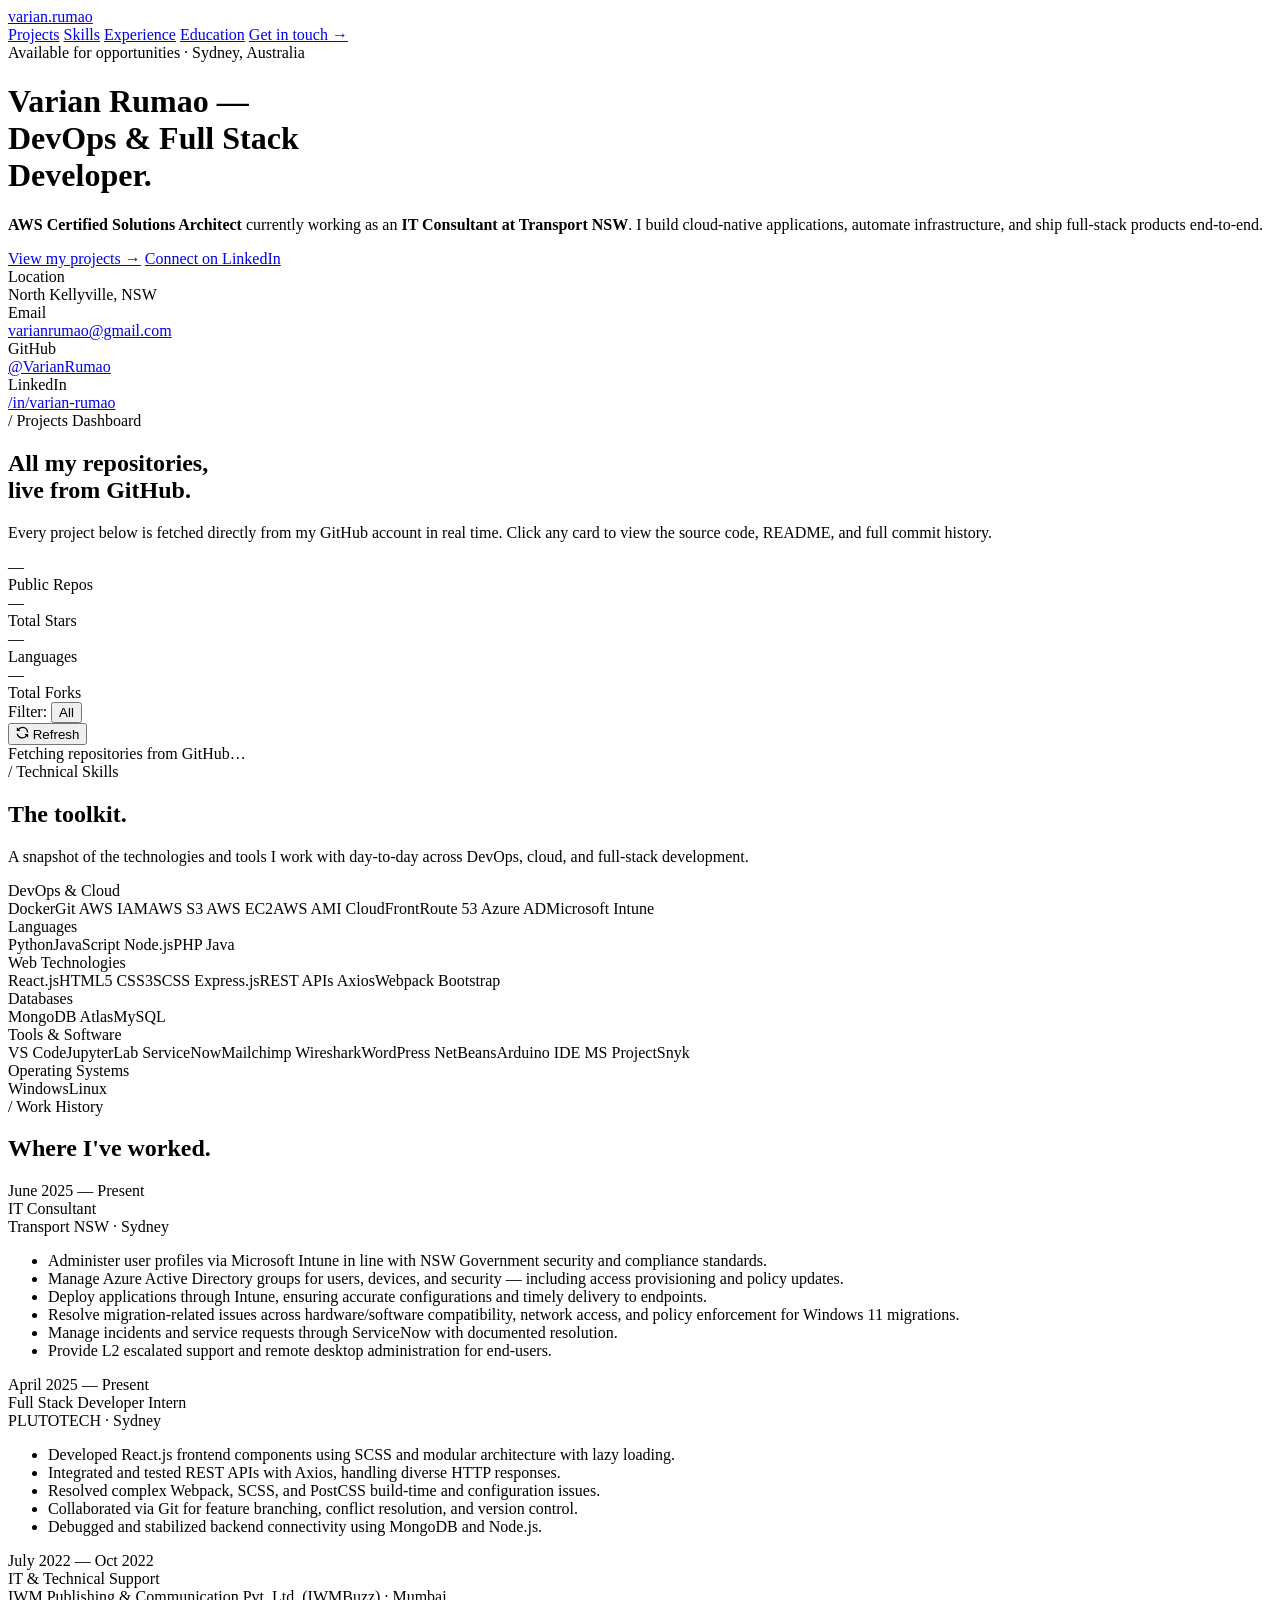
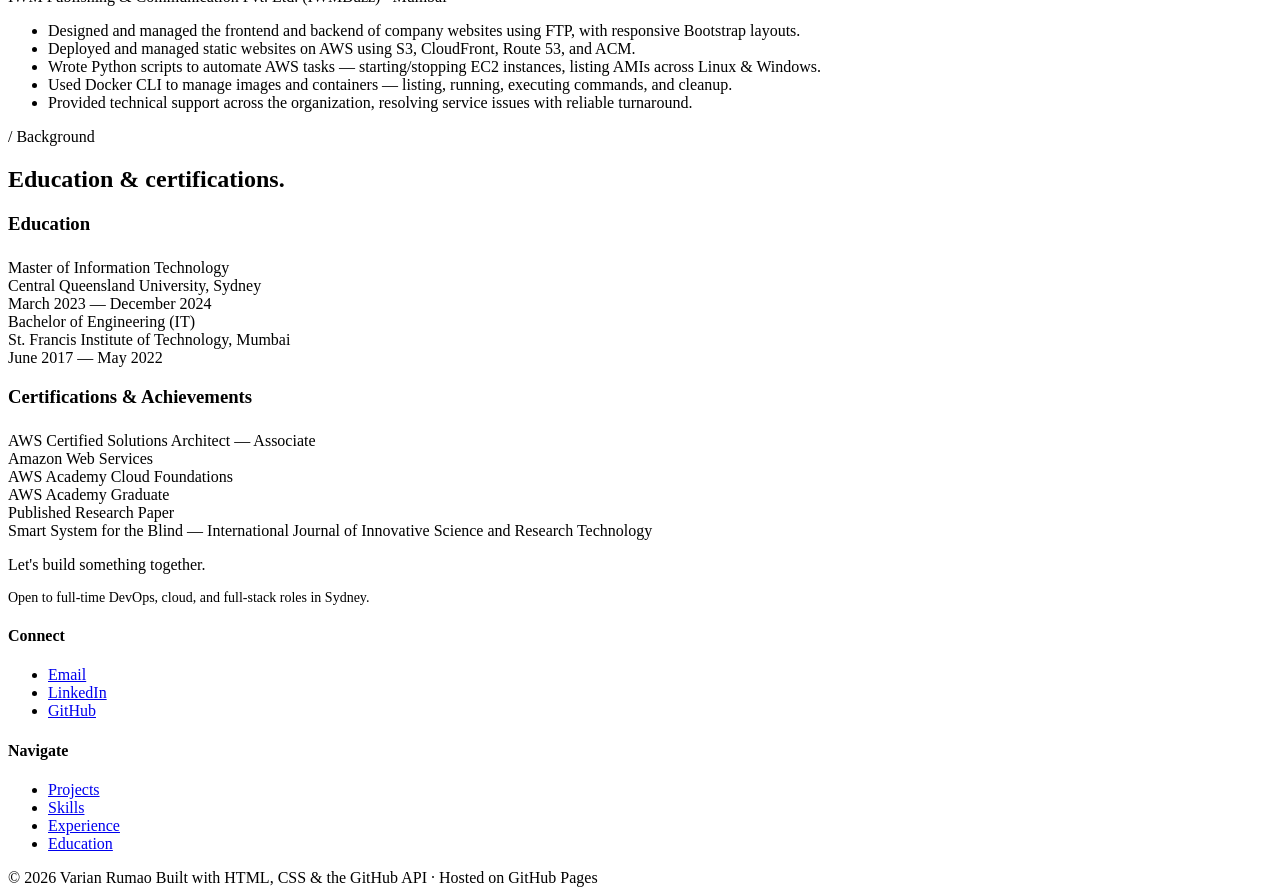
==== index.html @ b537152b "Initial commit" ====
<!DOCTYPE html>
<html lang="en">
<head>
  <meta charset="UTF-8" />
  <meta name="viewport" content="width=device-width, initial-scale=1.0" />
  <meta name="description" content="Varian Rumao — IT Consultant, Full Stack Developer & DevOps Engineer based in Sydney. AWS Certified Solutions Architect." />
  <title>Varian Rumao — DevOps & Full Stack Developer</title>

  <!-- Google Fonts -->
  <link rel="preconnect" href="https://fonts.googleapis.com" />
  <link rel="preconnect" href="https://fonts.gstatic.com" crossorigin />
  <link href="https://fonts.googleapis.com/css2?family=Bricolage+Grotesque:opsz,wght@12..96,400;12..96,600;12..96,700;12..96,800&family=JetBrains+Mono:wght@400;500;700&family=Manrope:wght@300;400;500;600;700&display=swap" rel="stylesheet" />

  <!-- Stylesheet -->
  <link rel="stylesheet" href="css/styles.css" />
</head>
<body>

<!-- ====================================================
     NAVIGATION
     ==================================================== -->
<nav>
  <div class="nav-inner">
    <a href="#" class="logo">varian<span>.</span>rumao</a>
    <div class="nav-links">
      <a href="#projects">Projects</a>
      <a href="#skills">Skills</a>
      <a href="#experience">Experience</a>
      <a href="#education">Education</a>
      <a href="mailto:varianrumao@gmail.com" class="cta">Get in touch →</a>
    </div>
  </div>
</nav>

<!-- ====================================================
     HERO
     ==================================================== -->
<header class="hero">
  <div class="container">
    <div class="hero-meta">Available for opportunities · Sydney, Australia</div>
    <h1>
      Varian Rumao —<br />
      DevOps &amp; <span class="accent">Full Stack</span><br />
      Developer.
    </h1>
    <p class="hero-tagline">
      <strong>AWS Certified Solutions Architect</strong> currently working as an <strong>IT Consultant at Transport NSW</strong>. I build cloud-native applications, automate infrastructure, and ship full-stack products end-to-end.
    </p>
    <div class="hero-actions">
      <a href="#projects" class="btn btn-primary">View my projects →</a>
      <a href="https://www.linkedin.com/in/varian-rumao-9496921b2/" target="_blank" rel="noopener" class="btn btn-secondary">Connect on LinkedIn</a>
    </div>
    <div class="hero-info">
      <div class="info-block">
        <div class="label">Location</div>
        <div class="value">North Kellyville, NSW</div>
      </div>
      <div class="info-block">
        <div class="label">Email</div>
        <div class="value"><a href="mailto:varianrumao@gmail.com">varianrumao@gmail.com</a></div>
      </div>
      <div class="info-block">
        <div class="label">GitHub</div>
        <div class="value"><a href="https://github.com/VarianRumao" target="_blank" rel="noopener">@VarianRumao</a></div>
      </div>
      <div class="info-block">
        <div class="label">LinkedIn</div>
        <div class="value"><a href="https://www.linkedin.com/in/varian-rumao-9496921b2/" target="_blank" rel="noopener">/in/varian-rumao</a></div>
      </div>
    </div>
  </div>
</header>

<!-- ====================================================
     PROJECTS DASHBOARD (live from GitHub API)
     ==================================================== -->
<section id="projects">
  <div class="container">
    <div class="reveal">
      <div class="section-label">/ Projects Dashboard</div>
      <h2 class="section-title">All my repositories,<br />live from GitHub.</h2>
      <p class="section-intro">
        Every project below is fetched directly from my GitHub account in real time. Click any card to view the source code, README, and full commit history.
      </p>
    </div>

    <div class="stats-bar reveal">
      <div class="stat"><div class="num" id="stat-repos">—</div><div class="lbl">Public Repos</div></div>
      <div class="stat"><div class="num" id="stat-stars">—</div><div class="lbl">Total Stars</div></div>
      <div class="stat"><div class="num" id="stat-langs">—</div><div class="lbl">Languages</div></div>
      <div class="stat"><div class="num" id="stat-forks">—</div><div class="lbl">Total Forks</div></div>
    </div>

    <div class="controls-row reveal">
      <div class="filter-bar" id="filter-bar">
        <span class="filter-label">Filter:</span>
        <button class="chip active" data-filter="all">All</button>
      </div>
      <button class="refresh-btn" id="refresh-btn" title="Refresh repos from GitHub">
        <svg width="13" height="13" viewBox="0 0 16 16" fill="currentColor"><path d="M8 2.5a5.487 5.487 0 0 0-4.131 1.869l1.204 1.204A.25.25 0 0 1 4.896 6H1.25A.25.25 0 0 1 1 5.75V2.104a.25.25 0 0 1 .427-.177l1.38 1.38A7.001 7.001 0 0 1 14.95 7.16a.75.75 0 1 1-1.49.178A5.501 5.501 0 0 0 8 2.5Zm-6.477 6.823a.75.75 0 0 1 .835.656A5.501 5.501 0 0 0 12.13 11.63l-1.204-1.204a.25.25 0 0 1 .177-.427h3.646a.25.25 0 0 1 .25.25v3.646a.25.25 0 0 1-.427.177l-1.38-1.38A7.001 7.001 0 0 1 .867 10.158a.75.75 0 0 1 .656-.835Z"/></svg>
        Refresh
      </button>
    </div>

    <div class="repo-grid" id="repo-grid">
      <div class="loading-state"><span class="spinner"></span>Fetching repositories from GitHub…</div>
    </div>
    <div class="source-banner" id="source-banner"></div>
  </div>
</section>

<!-- ====================================================
     SKILLS
     ==================================================== -->
<section id="skills">
  <div class="container">
    <div class="reveal">
      <div class="section-label">/ Technical Skills</div>
      <h2 class="section-title">The toolkit.</h2>
      <p class="section-intro">A snapshot of the technologies and tools I work with day-to-day across DevOps, cloud, and full-stack development.</p>
    </div>
    <div class="skills-grid reveal">
      <div class="skill-cat">
        <div class="skill-cat-name">DevOps &amp; Cloud</div>
        <div class="skill-list">
          <span class="skill-tag">Docker</span><span class="skill-tag">Git</span>
          <span class="skill-tag">AWS IAM</span><span class="skill-tag">AWS S3</span>
          <span class="skill-tag">AWS EC2</span><span class="skill-tag">AWS AMI</span>
          <span class="skill-tag">CloudFront</span><span class="skill-tag">Route 53</span>
          <span class="skill-tag">Azure AD</span><span class="skill-tag">Microsoft Intune</span>
        </div>
      </div>
      <div class="skill-cat">
        <div class="skill-cat-name">Languages</div>
        <div class="skill-list">
          <span class="skill-tag">Python</span><span class="skill-tag">JavaScript</span>
          <span class="skill-tag">Node.js</span><span class="skill-tag">PHP</span>
          <span class="skill-tag">Java</span>
        </div>
      </div>
      <div class="skill-cat">
        <div class="skill-cat-name">Web Technologies</div>
        <div class="skill-list">
          <span class="skill-tag">React.js</span><span class="skill-tag">HTML5</span>
          <span class="skill-tag">CSS3</span><span class="skill-tag">SCSS</span>
          <span class="skill-tag">Express.js</span><span class="skill-tag">REST APIs</span>
          <span class="skill-tag">Axios</span><span class="skill-tag">Webpack</span>
          <span class="skill-tag">Bootstrap</span>
        </div>
      </div>
      <div class="skill-cat">
        <div class="skill-cat-name">Databases</div>
        <div class="skill-list">
          <span class="skill-tag">MongoDB Atlas</span><span class="skill-tag">MySQL</span>
        </div>
      </div>
      <div class="skill-cat">
        <div class="skill-cat-name">Tools &amp; Software</div>
        <div class="skill-list">
          <span class="skill-tag">VS Code</span><span class="skill-tag">JupyterLab</span>
          <span class="skill-tag">ServiceNow</span><span class="skill-tag">Mailchimp</span>
          <span class="skill-tag">Wireshark</span><span class="skill-tag">WordPress</span>
          <span class="skill-tag">NetBeans</span><span class="skill-tag">Arduino IDE</span>
          <span class="skill-tag">MS Project</span><span class="skill-tag">Snyk</span>
        </div>
      </div>
      <div class="skill-cat">
        <div class="skill-cat-name">Operating Systems</div>
        <div class="skill-list">
          <span class="skill-tag">Windows</span><span class="skill-tag">Linux</span>
        </div>
      </div>
    </div>
  </div>
</section>

<!-- ====================================================
     EXPERIENCE
     ==================================================== -->
<section id="experience">
  <div class="container">
    <div class="reveal">
      <div class="section-label">/ Work History</div>
      <h2 class="section-title">Where I've worked.</h2>
    </div>
    <div class="exp-list reveal">
      <article class="exp-item">
        <div class="exp-date">June 2025 — Present</div>
        <div>
          <div class="exp-role">IT Consultant</div>
          <div class="exp-company">Transport NSW · Sydney</div>
          <ul class="exp-points">
            <li>Administer user profiles via Microsoft Intune in line with NSW Government security and compliance standards.</li>
            <li>Manage Azure Active Directory groups for users, devices, and security — including access provisioning and policy updates.</li>
            <li>Deploy applications through Intune, ensuring accurate configurations and timely delivery to endpoints.</li>
            <li>Resolve migration-related issues across hardware/software compatibility, network access, and policy enforcement for Windows 11 migrations.</li>
            <li>Manage incidents and service requests through ServiceNow with documented resolution.</li>
            <li>Provide L2 escalated support and remote desktop administration for end-users.</li>
          </ul>
        </div>
      </article>
      <article class="exp-item">
        <div class="exp-date">April 2025 — Present</div>
        <div>
          <div class="exp-role">Full Stack Developer Intern</div>
          <div class="exp-company">PLUTOTECH · Sydney</div>
          <ul class="exp-points">
            <li>Developed React.js frontend components using SCSS and modular architecture with lazy loading.</li>
            <li>Integrated and tested REST APIs with Axios, handling diverse HTTP responses.</li>
            <li>Resolved complex Webpack, SCSS, and PostCSS build-time and configuration issues.</li>
            <li>Collaborated via Git for feature branching, conflict resolution, and version control.</li>
            <li>Debugged and stabilized backend connectivity using MongoDB and Node.js.</li>
          </ul>
        </div>
      </article>
      <article class="exp-item">
        <div class="exp-date">July 2022 — Oct 2022</div>
        <div>
          <div class="exp-role">IT &amp; Technical Support</div>
          <div class="exp-company">IWM Publishing &amp; Communication Pvt. Ltd. (IWMBuzz) · Mumbai</div>
          <ul class="exp-points">
            <li>Designed and managed the frontend and backend of company websites using FTP, with responsive Bootstrap layouts.</li>
            <li>Deployed and managed static websites on AWS using S3, CloudFront, Route 53, and ACM.</li>
            <li>Wrote Python scripts to automate AWS tasks — starting/stopping EC2 instances, listing AMIs across Linux &amp; Windows.</li>
            <li>Used Docker CLI to manage images and containers — listing, running, executing commands, and cleanup.</li>
            <li>Provided technical support across the organization, resolving service issues with reliable turnaround.</li>
          </ul>
        </div>
      </article>
    </div>
  </div>
</section>

<!-- ====================================================
     EDUCATION & CERTIFICATIONS
     ==================================================== -->
<section id="education">
  <div class="container">
    <div class="reveal">
      <div class="section-label">/ Background</div>
      <h2 class="section-title">Education &amp; certifications.</h2>
    </div>
    <div class="two-col reveal">
      <div>
        <h3 class="skill-cat-name" style="margin-bottom:24px;">Education</h3>
        <div class="edu-item">
          <div class="edu-degree">Master of Information Technology</div>
          <div class="edu-school">Central Queensland University, Sydney</div>
          <div class="edu-date">March 2023 — December 2024</div>
        </div>
        <div class="edu-item">
          <div class="edu-degree">Bachelor of Engineering (IT)</div>
          <div class="edu-school">St. Francis Institute of Technology, Mumbai</div>
          <div class="edu-date">June 2017 — May 2022</div>
        </div>
      </div>
      <div>
        <h3 class="skill-cat-name" style="margin-bottom:24px;">Certifications &amp; Achievements</h3>
        <div class="cert-item">
          <div class="cert-name">AWS Certified Solutions Architect — Associate</div>
          <div class="cert-issuer">Amazon Web Services</div>
        </div>
        <div class="cert-item">
          <div class="cert-name">AWS Academy Cloud Foundations</div>
          <div class="cert-issuer">AWS Academy Graduate</div>
        </div>
        <div class="cert-item">
          <div class="cert-name">Published Research Paper</div>
          <div class="cert-issuer">Smart System for the Blind — International Journal of Innovative Science and Research Technology</div>
        </div>
      </div>
    </div>
  </div>
</section>

<!-- ====================================================
     FOOTER
     ==================================================== -->
<footer>
  <div class="container">
    <div class="footer-grid">
      <div class="footer-col">
        <p class="footer-tagline">Let's build something together.</p>
        <p style="color:var(--text-dim);font-size:14px;max-width:380px;">Open to full-time DevOps, cloud, and full-stack roles in Sydney.</p>
      </div>
      <div class="footer-col">
        <h4>Connect</h4>
        <ul>
          <li><a href="mailto:varianrumao@gmail.com">Email</a></li>
          <li><a href="https://www.linkedin.com/in/varian-rumao-9496921b2/" target="_blank" rel="noopener">LinkedIn</a></li>
          <li><a href="https://github.com/VarianRumao" target="_blank" rel="noopener">GitHub</a></li>
        </ul>
      </div>
      <div class="footer-col">
        <h4>Navigate</h4>
        <ul>
          <li><a href="#projects">Projects</a></li>
          <li><a href="#skills">Skills</a></li>
          <li><a href="#experience">Experience</a></li>
          <li><a href="#education">Education</a></li>
        </ul>
      </div>
    </div>
    <div class="footer-bottom">
      <span>© <span id="year">2026</span> Varian Rumao</span>
      <span>Built with HTML, CSS &amp; the GitHub API · Hosted on GitHub Pages</span>
    </div>
  </div>
</footer>

<!-- Main JavaScript -->
<script src="js/main.js"></script>

</body>
</html>
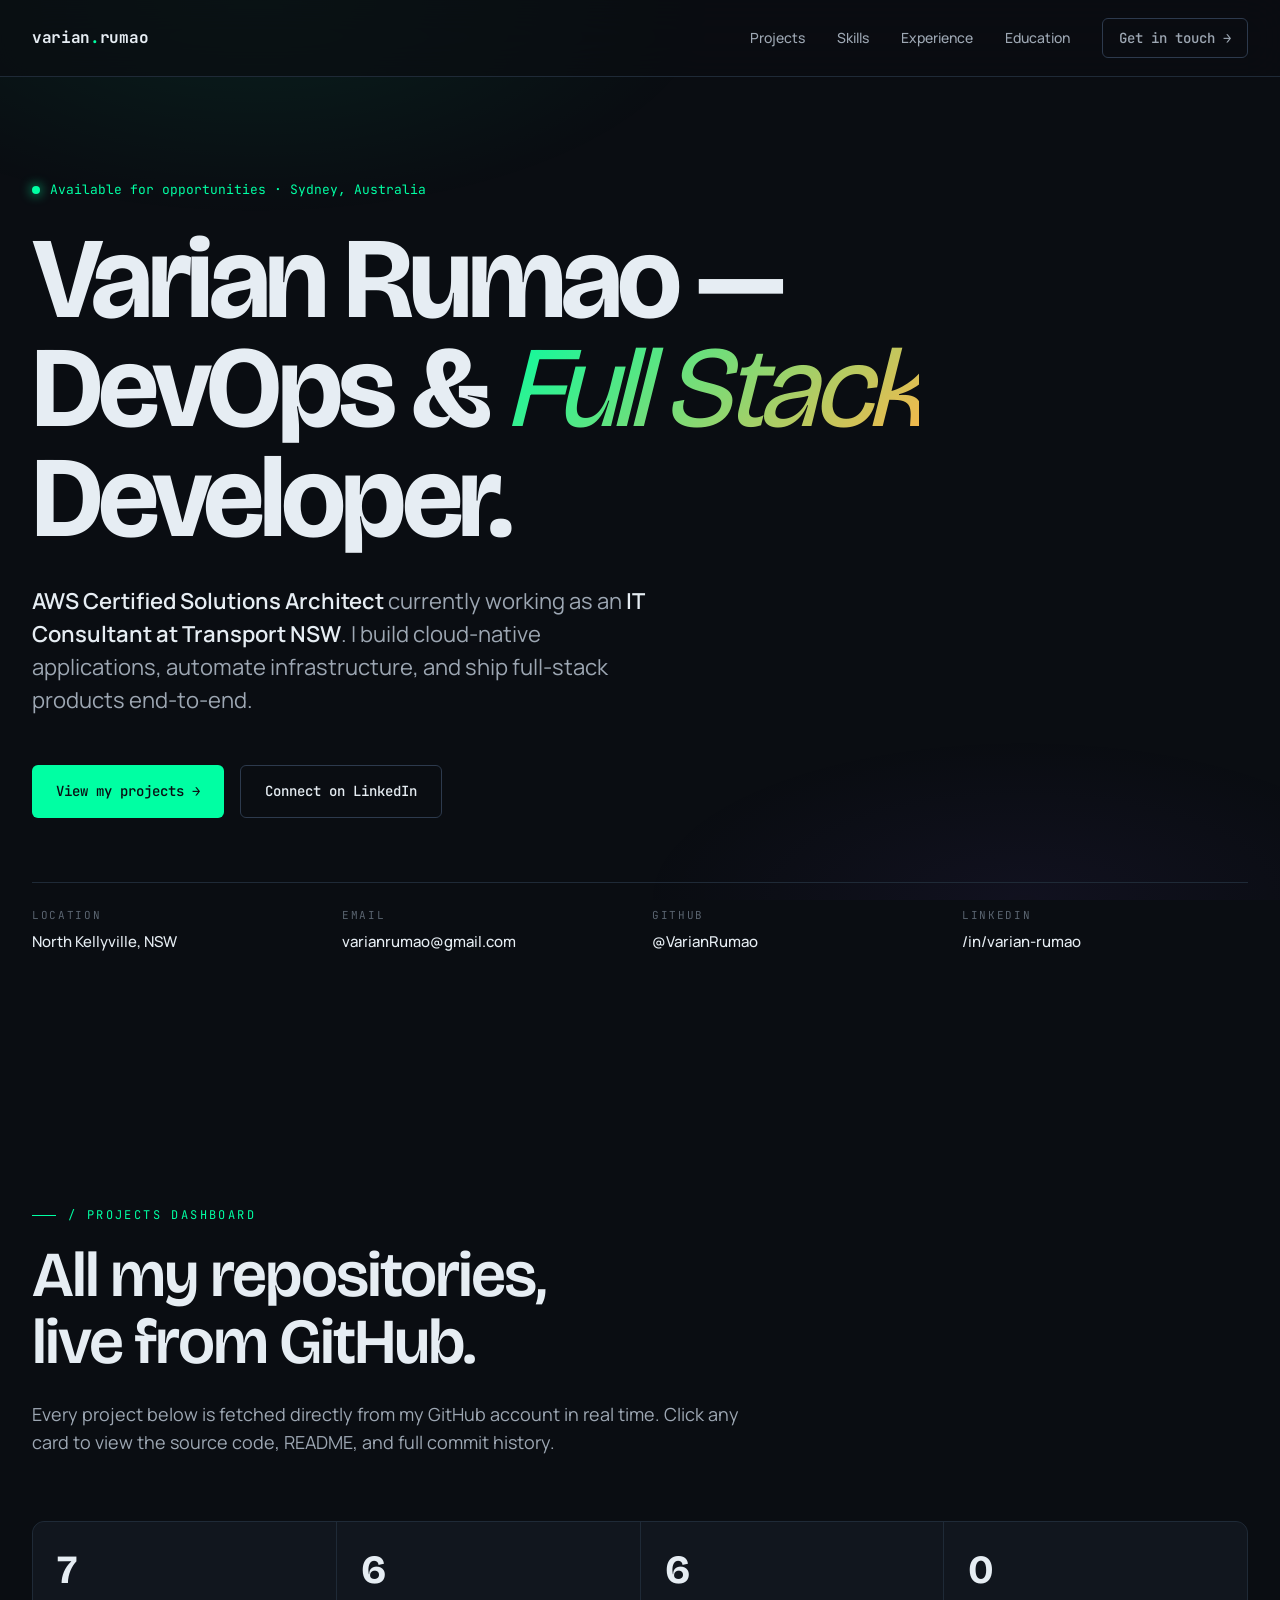
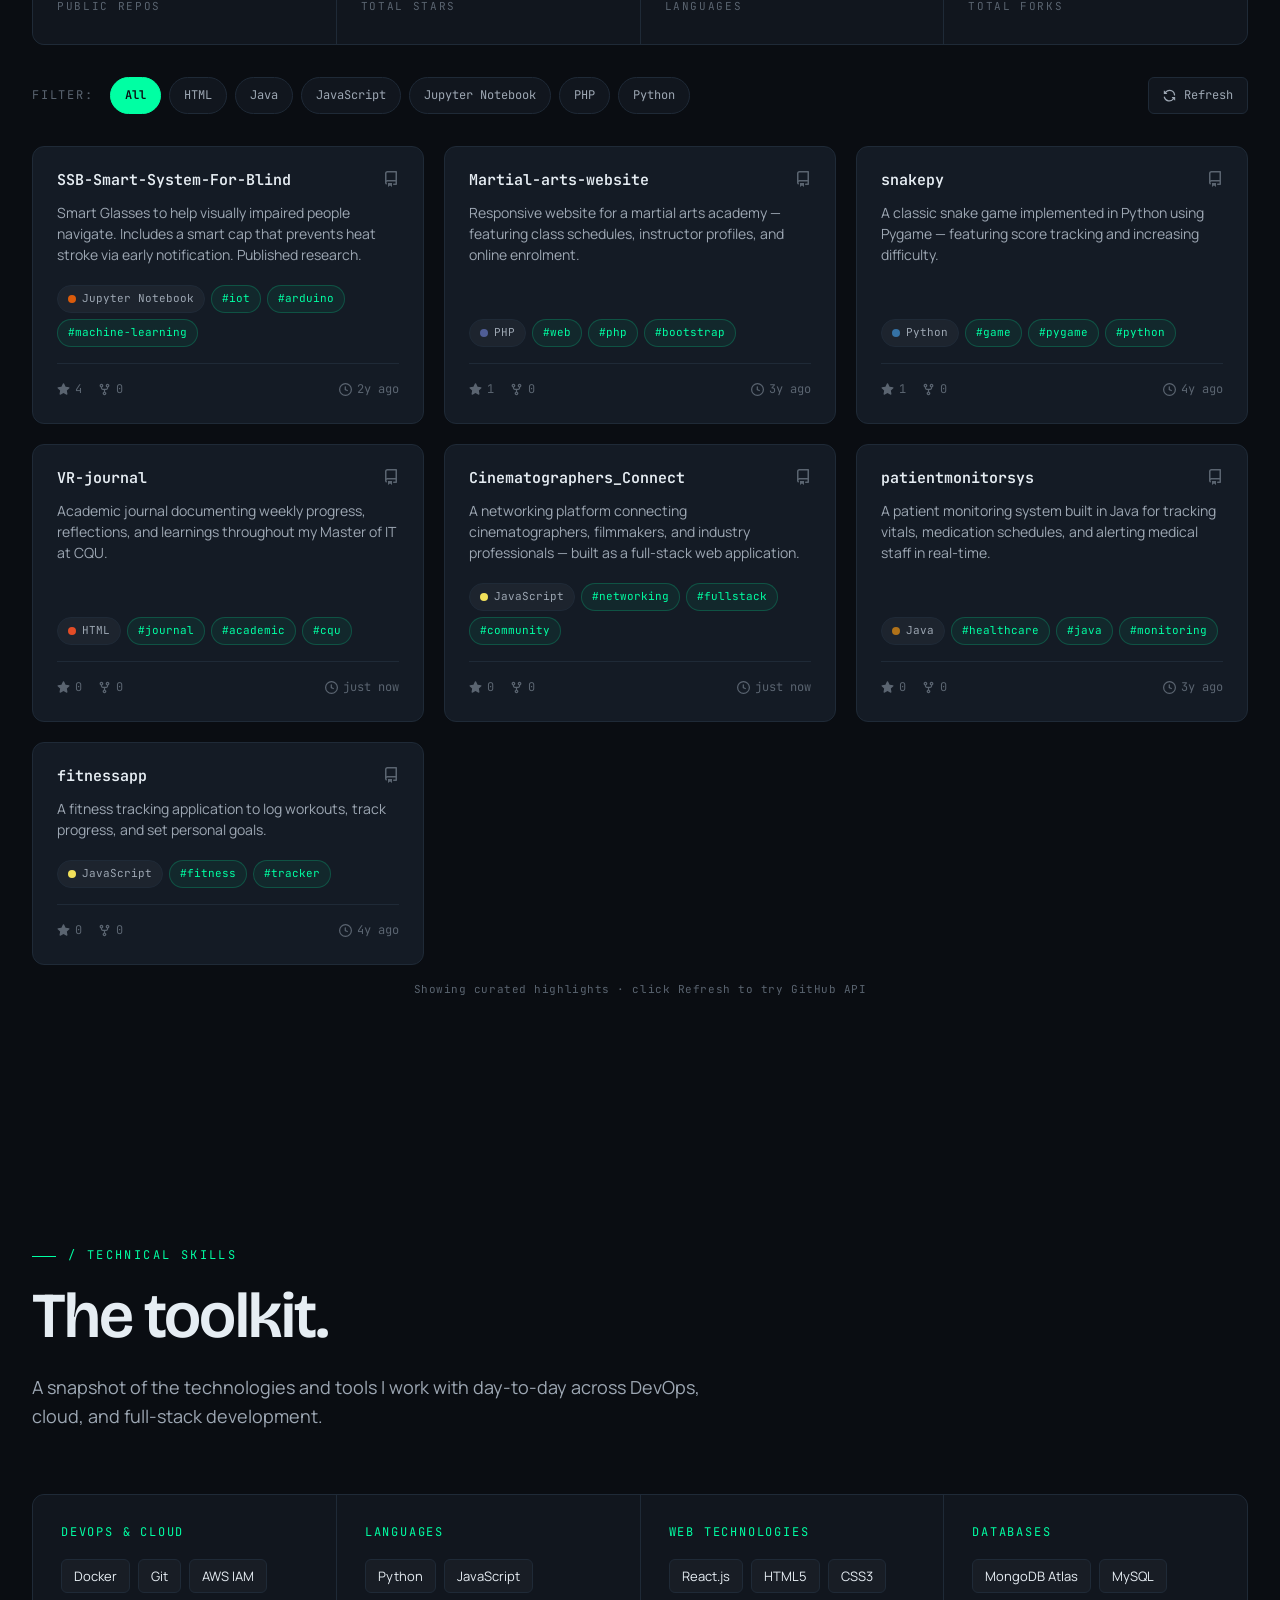
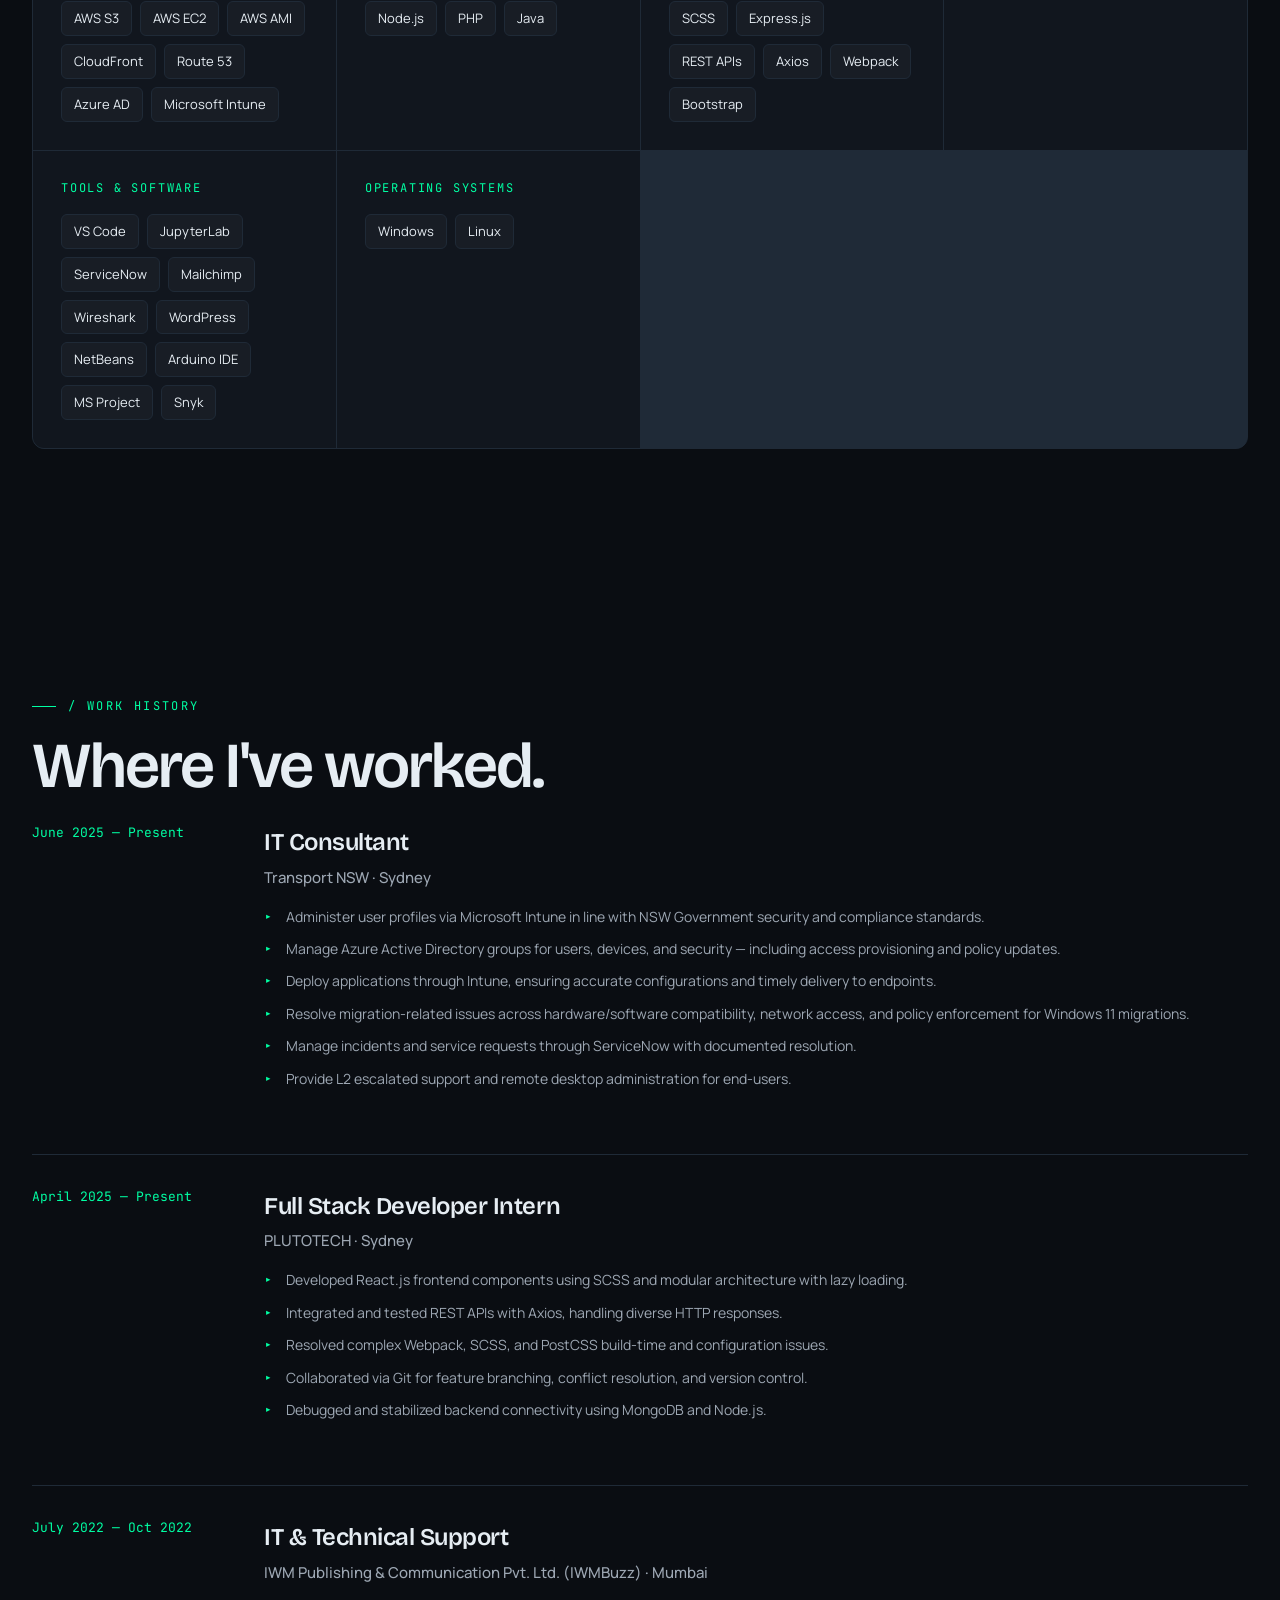
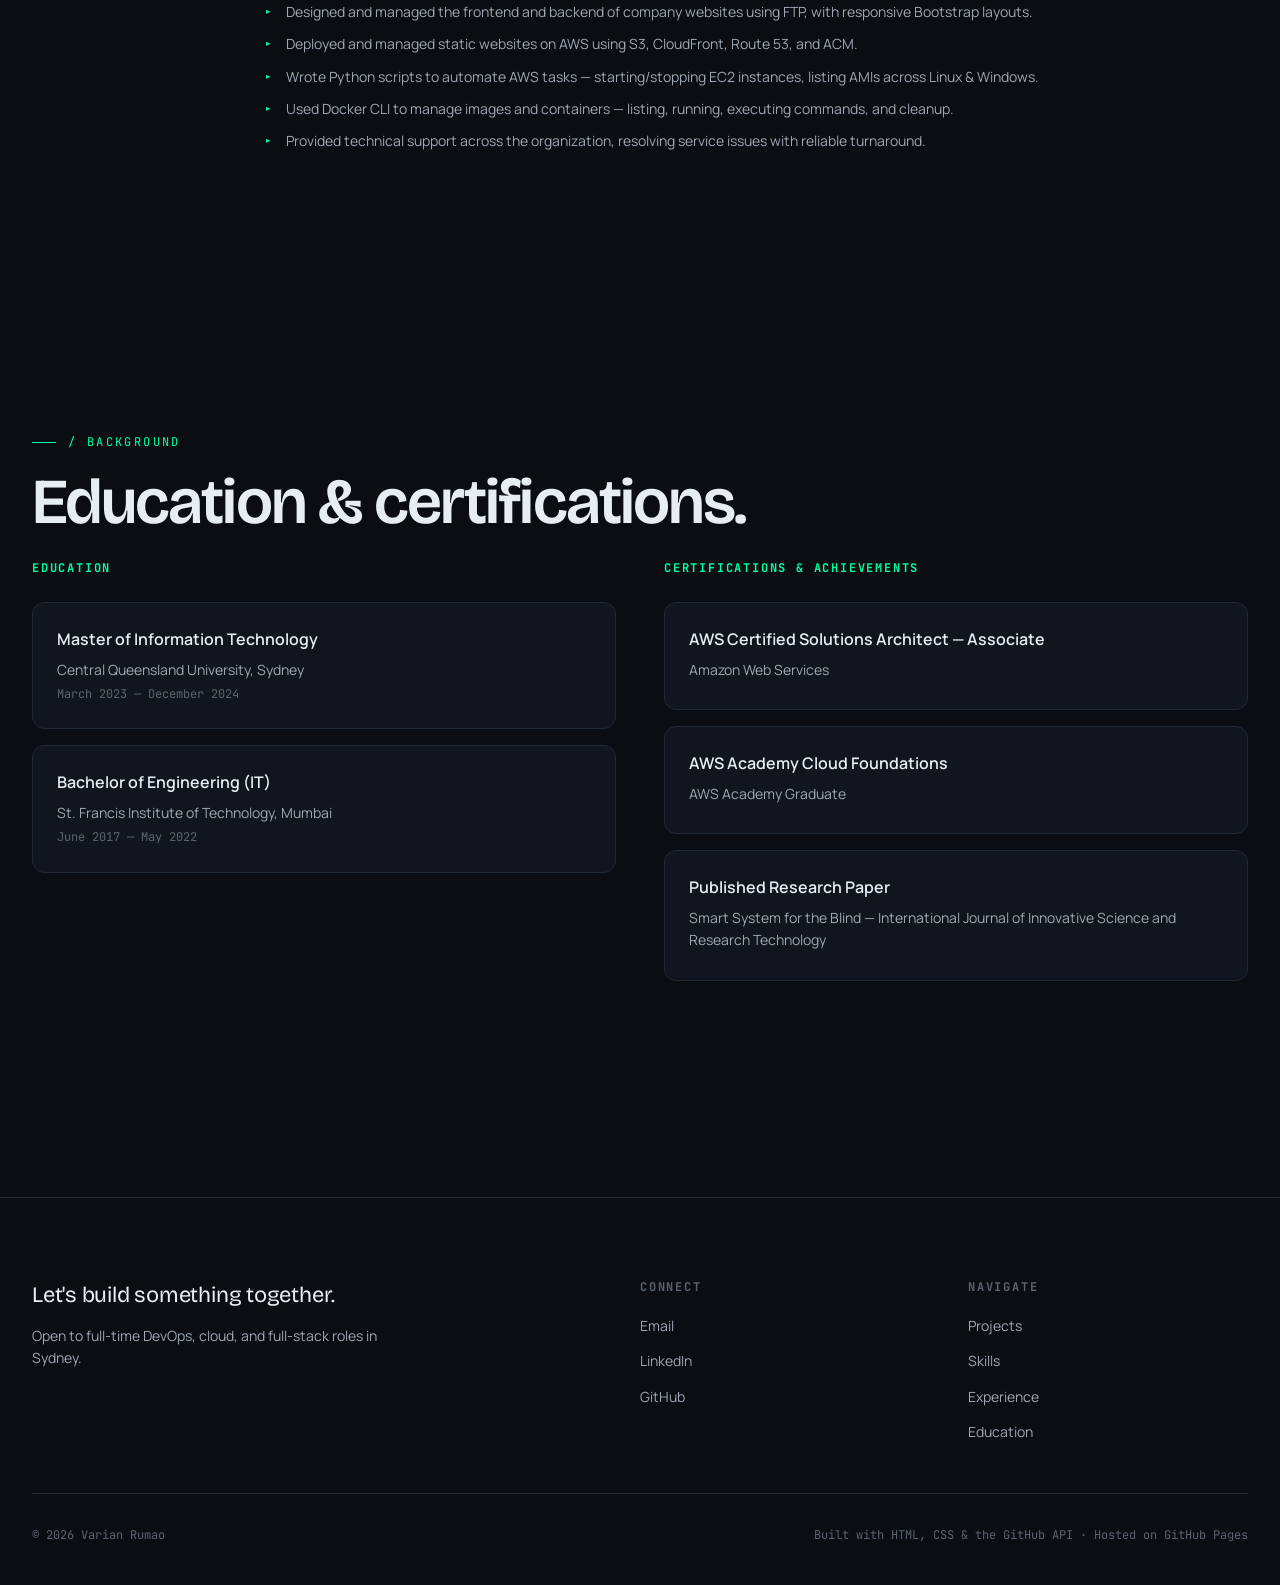
==== commit 921f8b95: "third commit" ====
--- a/index.html
+++ b/index.html
@@ -4,7 +4,7 @@
   <meta charset="UTF-8" />
   <meta name="viewport" content="width=device-width, initial-scale=1.0" />
   <meta name="description" content="Varian Rumao — IT Consultant, Full Stack Developer & DevOps Engineer based in Sydney. AWS Certified Solutions Architect." />
-  <title>Varian Rumao — DevOps & Full Stack Developer</title>
+  <title>Varian Rumao — DevOps & IT Cloud Operations</title>
 
   <!-- Google Fonts -->
   <link rel="preconnect" href="https://fonts.googleapis.com" />
--- a/css/styles.css
+++ b/css/styles.css
@@ -0,0 +1,579 @@
+/* ===========================================================
+   Varian Rumao — Portfolio Website Styles
+   ===========================================================
+   A dark, terminal-inspired developer portfolio.
+
+   Sections:
+   1. Design Tokens (CSS Variables)
+   2. Reset & Base
+   3. Layout
+   4. Navigation
+   5. Hero
+   6. Section Headers
+   7. Stats & Filters
+   8. Repo Cards (GitHub Dashboard)
+   9. Skills
+   10. Experience Timeline
+   11. Education & Certifications
+   12. Footer
+   13. Animations
+   =========================================================== */
+
+:root {
+  --bg: #0a0d12;
+  --bg-elev: #11161e;
+  --bg-card: #141b25;
+  --border: #1f2a37;
+  --border-strong: #2d3a4d;
+  --text: #e6edf3;
+  --text-dim: #9da7b3;
+  --text-faint: #5a6470;
+  --accent: #00ffa3;
+  --accent-warm: #ffb547;
+  --accent-purple: #8b5cf6;
+  --danger: #ff5470;
+  --font-display: 'Bricolage Grotesque', serif;
+  --font-body: 'Manrope', system-ui, sans-serif;
+  --font-mono: 'JetBrains Mono', ui-monospace, monospace;
+  --radius-sm: 6px;
+  --radius-md: 12px;
+  --radius-lg: 18px;
+  --max-width: 1280px;
+}
+*, *::before, *::after { box-sizing: border-box; margin: 0; padding: 0; }
+html {
+  scroll-behavior: smooth;
+  -webkit-text-size-adjust: 100%;
+  scroll-padding-top: 80px; /* offset for fixed nav so anchor links don't hide section titles */
+}
+body {
+  font-family: var(--font-body);
+  background: var(--bg);
+  color: var(--text);
+  line-height: 1.6;
+  overflow-x: hidden;
+}
+body::before {
+  content: '';
+  position: fixed;
+  inset: 0;
+  background:
+    radial-gradient(ellipse 60% 40% at 20% 0%, rgba(0,255,163,0.08), transparent 60%),
+    radial-gradient(ellipse 50% 30% at 80% 100%, rgba(139,92,246,0.06), transparent 60%);
+  pointer-events: none;
+  z-index: 0;
+}
+img { max-width: 100%; display: block; }
+a { color: inherit; text-decoration: none; }
+button { font: inherit; cursor: pointer; border: none; background: none; color: inherit; }
+
+.container {
+  max-width: var(--max-width);
+  margin: 0 auto;
+  padding: 0 32px;
+  position: relative;
+  z-index: 1;
+}
+@media (max-width: 640px) { .container { padding: 0 20px; } }
+section { padding: 120px 0; position: relative; }
+@media (max-width: 768px) { section { padding: 80px 0; } }
+
+nav {
+  position: fixed;
+  top: 0; left: 0; right: 0;
+  z-index: 100;
+  backdrop-filter: blur(20px);
+  -webkit-backdrop-filter: blur(20px);
+  background: rgba(10,13,18,0.7);
+  border-bottom: 1px solid var(--border);
+}
+.nav-inner {
+  max-width: var(--max-width);
+  margin: 0 auto;
+  padding: 18px 32px;
+  display: flex;
+  justify-content: space-between;
+  align-items: center;
+}
+.logo {
+  font-family: var(--font-mono);
+  font-weight: 700;
+  font-size: 16px;
+  letter-spacing: -0.02em;
+}
+.logo span { color: var(--accent); }
+.nav-links { display: flex; gap: 32px; align-items: center; }
+.nav-links a {
+  font-size: 14px;
+  color: var(--text-dim);
+  transition: color 0.2s;
+  font-weight: 500;
+}
+.nav-links a:hover { color: var(--accent); }
+@media (max-width: 768px) {
+  .nav-inner { padding: 14px 20px; }
+  .nav-links { gap: 18px; }
+  .nav-links a:not(.cta) { display: none; }
+}
+.cta {
+  padding: 8px 16px;
+  border: 1px solid var(--border-strong);
+  border-radius: var(--radius-sm);
+  font-family: var(--font-mono);
+  font-size: 13px;
+  transition: all 0.2s;
+}
+.cta:hover {
+  border-color: var(--accent);
+  color: var(--accent) !important;
+  background: rgba(0,255,163,0.05);
+}
+
+.hero { padding-top: 180px; padding-bottom: 100px; }
+.hero-meta {
+  font-family: var(--font-mono);
+  font-size: 13px;
+  color: var(--accent);
+  margin-bottom: 24px;
+  display: flex;
+  align-items: center;
+  gap: 10px;
+}
+.hero-meta::before {
+  content: '';
+  width: 8px; height: 8px;
+  background: var(--accent);
+  border-radius: 50%;
+  box-shadow: 0 0 12px var(--accent);
+  animation: pulse 2s ease-in-out infinite;
+}
+@keyframes pulse {
+  0%, 100% { opacity: 1; transform: scale(1); }
+  50% { opacity: 0.6; transform: scale(0.9); }
+}
+.hero h1 {
+  font-family: var(--font-display);
+  font-size: clamp(48px, 9vw, 120px);
+  font-weight: 700;
+  line-height: 0.95;
+  letter-spacing: -0.04em;
+  margin-bottom: 32px;
+}
+.hero h1 .accent {
+  font-style: italic;
+  font-weight: 400;
+  background: linear-gradient(135deg, var(--accent) 0%, var(--accent-warm) 100%);
+  -webkit-background-clip: text;
+  background-clip: text;
+  -webkit-text-fill-color: transparent;
+}
+.hero-tagline {
+  font-size: clamp(18px, 2vw, 22px);
+  color: var(--text-dim);
+  max-width: 640px;
+  margin-bottom: 48px;
+  line-height: 1.5;
+}
+.hero-tagline strong { color: var(--text); font-weight: 600; }
+.hero-actions { display: flex; gap: 16px; flex-wrap: wrap; margin-bottom: 64px; }
+.btn {
+  padding: 14px 24px;
+  border-radius: var(--radius-sm);
+  font-family: var(--font-mono);
+  font-size: 14px;
+  font-weight: 500;
+  transition: all 0.25s ease;
+  display: inline-flex;
+  align-items: center;
+  gap: 10px;
+}
+.btn-primary { background: var(--accent); color: var(--bg); }
+.btn-primary:hover {
+  background: #00d488;
+  transform: translateY(-2px);
+  box-shadow: 0 8px 24px rgba(0,255,163,0.25);
+}
+.btn-secondary { border: 1px solid var(--border-strong); color: var(--text); }
+.btn-secondary:hover { border-color: var(--text); background: var(--bg-elev); }
+.hero-info {
+  display: grid;
+  grid-template-columns: repeat(auto-fit, minmax(180px, 1fr));
+  gap: 24px;
+  padding: 24px 0;
+  border-top: 1px solid var(--border);
+}
+.info-block .label {
+  font-family: var(--font-mono);
+  font-size: 11px;
+  text-transform: uppercase;
+  letter-spacing: 0.15em;
+  color: var(--text-faint);
+  margin-bottom: 6px;
+}
+.info-block .value { font-size: 15px; font-weight: 500; }
+
+.section-label {
+  font-family: var(--font-mono);
+  font-size: 12px;
+  text-transform: uppercase;
+  letter-spacing: 0.2em;
+  color: var(--accent);
+  margin-bottom: 16px;
+  display: inline-flex;
+  align-items: center;
+  gap: 12px;
+}
+.section-label::before {
+  content: '';
+  width: 24px;
+  height: 1px;
+  background: var(--accent);
+}
+.section-title {
+  font-family: var(--font-display);
+  font-size: clamp(36px, 6vw, 64px);
+  font-weight: 600;
+  letter-spacing: -0.03em;
+  line-height: 1.05;
+  margin-bottom: 24px;
+}
+.section-intro {
+  font-size: 18px;
+  color: var(--text-dim);
+  max-width: 720px;
+  margin-bottom: 64px;
+}
+
+.stats-bar {
+  display: grid;
+  grid-template-columns: repeat(4, 1fr);
+  gap: 1px;
+  background: var(--border);
+  border: 1px solid var(--border);
+  border-radius: var(--radius-md);
+  overflow: hidden;
+  margin-bottom: 32px;
+}
+@media (max-width: 640px) { .stats-bar { grid-template-columns: repeat(2, 1fr); } }
+.stat { background: var(--bg-elev); padding: 28px 24px; transition: background 0.25s; }
+.stat:hover { background: var(--bg-card); }
+.stat .num {
+  font-family: var(--font-display);
+  font-size: 40px;
+  font-weight: 700;
+  letter-spacing: -0.02em;
+  line-height: 1;
+  margin-bottom: 8px;
+}
+.stat .lbl {
+  font-family: var(--font-mono);
+  font-size: 11px;
+  text-transform: uppercase;
+  letter-spacing: 0.15em;
+  color: var(--text-faint);
+}
+
+.controls-row {
+  display: flex;
+  justify-content: space-between;
+  align-items: center;
+  gap: 16px;
+  flex-wrap: wrap;
+  margin-bottom: 32px;
+}
+.filter-bar { display: flex; gap: 8px; flex-wrap: wrap; align-items: center; }
+.filter-label {
+  font-family: var(--font-mono);
+  font-size: 12px;
+  color: var(--text-faint);
+  text-transform: uppercase;
+  letter-spacing: 0.15em;
+  margin-right: 8px;
+}
+.chip {
+  padding: 8px 14px;
+  border: 1px solid var(--border);
+  border-radius: 100px;
+  font-family: var(--font-mono);
+  font-size: 12px;
+  color: var(--text-dim);
+  transition: all 0.2s;
+  background: var(--bg-elev);
+}
+.chip:hover { border-color: var(--border-strong); color: var(--text); }
+.chip.active {
+  background: var(--accent);
+  color: var(--bg);
+  border-color: var(--accent);
+  font-weight: 600;
+}
+.refresh-btn {
+  font-family: var(--font-mono);
+  font-size: 12px;
+  color: var(--text-dim);
+  padding: 8px 14px;
+  border: 1px solid var(--border);
+  border-radius: var(--radius-sm);
+  background: var(--bg-elev);
+  transition: all 0.2s;
+  display: inline-flex;
+  align-items: center;
+  gap: 8px;
+}
+.refresh-btn:hover { border-color: var(--accent); color: var(--accent); }
+.refresh-btn.spinning svg { animation: spin 0.8s linear infinite; }
+
+.repo-grid {
+  display: grid;
+  grid-template-columns: repeat(auto-fill, minmax(340px, 1fr));
+  gap: 20px;
+}
+.repo-card {
+  background: var(--bg-card);
+  border: 1px solid var(--border);
+  border-radius: var(--radius-md);
+  padding: 24px;
+  transition: all 0.3s ease;
+  display: flex;
+  flex-direction: column;
+  position: relative;
+  overflow: hidden;
+}
+.repo-card::before {
+  content: '';
+  position: absolute;
+  top: 0; left: 0; right: 0;
+  height: 2px;
+  background: linear-gradient(90deg, transparent, var(--accent), transparent);
+  transform: translateX(-100%);
+  transition: transform 0.5s ease;
+}
+.repo-card:hover {
+  border-color: var(--border-strong);
+  transform: translateY(-4px);
+  box-shadow: 0 16px 40px rgba(0,0,0,0.3);
+}
+.repo-card:hover::before { transform: translateX(100%); }
+.repo-header {
+  display: flex;
+  justify-content: space-between;
+  align-items: flex-start;
+  gap: 12px;
+  margin-bottom: 12px;
+}
+.repo-name {
+  font-family: var(--font-mono);
+  font-size: 15px;
+  font-weight: 600;
+  word-break: break-word;
+  line-height: 1.3;
+}
+.repo-name:hover { color: var(--accent); }
+.repo-icon {
+  flex-shrink: 0;
+  width: 16px; height: 16px;
+  color: var(--text-faint);
+}
+.repo-desc {
+  font-size: 14px;
+  color: var(--text-dim);
+  line-height: 1.5;
+  margin-bottom: 20px;
+  flex-grow: 1;
+  display: -webkit-box;
+  -webkit-line-clamp: 3;
+  line-clamp: 3;
+  -webkit-box-orient: vertical;
+  overflow: hidden;
+}
+.repo-desc.empty { color: var(--text-faint); font-style: italic; }
+.repo-langs {
+  display: flex;
+  gap: 6px;
+  flex-wrap: wrap;
+  margin-bottom: 16px;
+}
+.lang-pill {
+  font-family: var(--font-mono);
+  font-size: 11px;
+  padding: 4px 10px;
+  border-radius: 100px;
+  background: rgba(255,255,255,0.04);
+  border: 1px solid var(--border);
+  color: var(--text-dim);
+  display: inline-flex;
+  align-items: center;
+  gap: 6px;
+}
+.lang-dot { width: 8px; height: 8px; border-radius: 50%; background: var(--accent); }
+.repo-meta {
+  display: flex;
+  gap: 16px;
+  padding-top: 16px;
+  border-top: 1px solid var(--border);
+  font-family: var(--font-mono);
+  font-size: 12px;
+  color: var(--text-faint);
+}
+.repo-meta-item { display: inline-flex; align-items: center; gap: 5px; }
+.loading-state, .error-state {
+  grid-column: 1 / -1;
+  text-align: center;
+  padding: 60px 20px;
+  font-family: var(--font-mono);
+  font-size: 14px;
+}
+.loading-state { color: var(--text-dim); }
+.error-state { color: var(--accent-warm); }
+.loading-state .spinner {
+  display: inline-block;
+  width: 20px; height: 20px;
+  border: 2px solid var(--border);
+  border-top-color: var(--accent);
+  border-radius: 50%;
+  animation: spin 0.8s linear infinite;
+  margin-right: 12px;
+  vertical-align: middle;
+}
+@keyframes spin { to { transform: rotate(360deg); } }
+.source-banner {
+  font-family: var(--font-mono);
+  font-size: 11px;
+  color: var(--text-faint);
+  text-align: center;
+  margin-top: 16px;
+  letter-spacing: 0.05em;
+}
+.source-banner.live { color: var(--accent); }
+.source-banner.live::before { content: '● '; }
+
+.skills-grid {
+  display: grid;
+  grid-template-columns: repeat(auto-fit, minmax(280px, 1fr));
+  gap: 1px;
+  background: var(--border);
+  border: 1px solid var(--border);
+  border-radius: var(--radius-md);
+  overflow: hidden;
+}
+.skill-cat { background: var(--bg-elev); padding: 28px; transition: background 0.25s; }
+.skill-cat:hover { background: var(--bg-card); }
+.skill-cat-name {
+  font-family: var(--font-mono);
+  font-size: 12px;
+  text-transform: uppercase;
+  letter-spacing: 0.15em;
+  color: var(--accent);
+  margin-bottom: 16px;
+}
+.skill-list { display: flex; gap: 8px; flex-wrap: wrap; }
+.skill-tag {
+  padding: 6px 12px;
+  border-radius: var(--radius-sm);
+  background: rgba(255,255,255,0.03);
+  border: 1px solid var(--border);
+  font-size: 13px;
+  transition: all 0.2s;
+}
+.skill-tag:hover { border-color: var(--accent); color: var(--accent); }
+
+.exp-list { display: flex; flex-direction: column; gap: 32px; }
+.exp-item {
+  display: grid;
+  grid-template-columns: 200px 1fr;
+  gap: 32px;
+  padding: 32px 0;
+  border-top: 1px solid var(--border);
+}
+.exp-item:first-child { border-top: none; padding-top: 0; }
+@media (max-width: 768px) { .exp-item { grid-template-columns: 1fr; gap: 12px; } }
+.exp-date { font-family: var(--font-mono); font-size: 13px; color: var(--accent); }
+.exp-role {
+  font-family: var(--font-display);
+  font-size: 24px;
+  font-weight: 600;
+  letter-spacing: -0.02em;
+  margin-bottom: 4px;
+}
+.exp-company { font-size: 15px; color: var(--text-dim); margin-bottom: 16px; font-weight: 500; }
+.exp-points { list-style: none; display: flex; flex-direction: column; gap: 10px; }
+.exp-points li {
+  font-size: 14px;
+  color: var(--text-dim);
+  line-height: 1.6;
+  padding-left: 22px;
+  position: relative;
+}
+.exp-points li::before {
+  content: '▸';
+  position: absolute;
+  left: 0; top: 0;
+  color: var(--accent);
+  font-family: var(--font-mono);
+}
+
+.two-col { display: grid; grid-template-columns: 1fr 1fr; gap: 48px; }
+@media (max-width: 768px) { .two-col { grid-template-columns: 1fr; gap: 48px; } }
+.edu-item, .cert-item {
+  padding: 24px;
+  background: var(--bg-elev);
+  border: 1px solid var(--border);
+  border-radius: var(--radius-md);
+  margin-bottom: 16px;
+  transition: all 0.25s;
+}
+.edu-item:hover, .cert-item:hover {
+  border-color: var(--border-strong);
+  background: var(--bg-card);
+}
+.edu-degree, .cert-name { font-weight: 600; font-size: 16px; margin-bottom: 6px; }
+.edu-school, .cert-issuer { font-size: 14px; color: var(--text-dim); margin-bottom: 4px; }
+.edu-date, .cert-date {
+  font-family: var(--font-mono);
+  font-size: 12px;
+  color: var(--text-faint);
+}
+
+footer { padding: 80px 0 40px; border-top: 1px solid var(--border); margin-top: 80px; }
+.footer-grid {
+  display: grid;
+  grid-template-columns: 2fr 1fr 1fr;
+  gap: 48px;
+  margin-bottom: 48px;
+}
+@media (max-width: 768px) { .footer-grid { grid-template-columns: 1fr; gap: 32px; } }
+.footer-col h4 {
+  font-family: var(--font-mono);
+  font-size: 12px;
+  text-transform: uppercase;
+  letter-spacing: 0.15em;
+  color: var(--text-faint);
+  margin-bottom: 16px;
+}
+.footer-col ul { list-style: none; display: flex; flex-direction: column; gap: 10px; }
+.footer-col a { color: var(--text-dim); transition: color 0.2s; font-size: 14px; }
+.footer-col a:hover { color: var(--accent); }
+.footer-tagline {
+  font-family: var(--font-display);
+  font-size: 22px;
+  margin-bottom: 12px;
+  letter-spacing: -0.01em;
+}
+.footer-bottom {
+  padding-top: 32px;
+  border-top: 1px solid var(--border);
+  display: flex;
+  justify-content: space-between;
+  flex-wrap: wrap;
+  gap: 16px;
+  font-family: var(--font-mono);
+  font-size: 12px;
+  color: var(--text-faint);
+}
+
+.reveal {
+  opacity: 0;
+  transform: translateY(20px);
+  transition: opacity 0.8s ease, transform 0.8s ease;
+}
+.reveal.visible { opacity: 1; transform: translateY(0); }
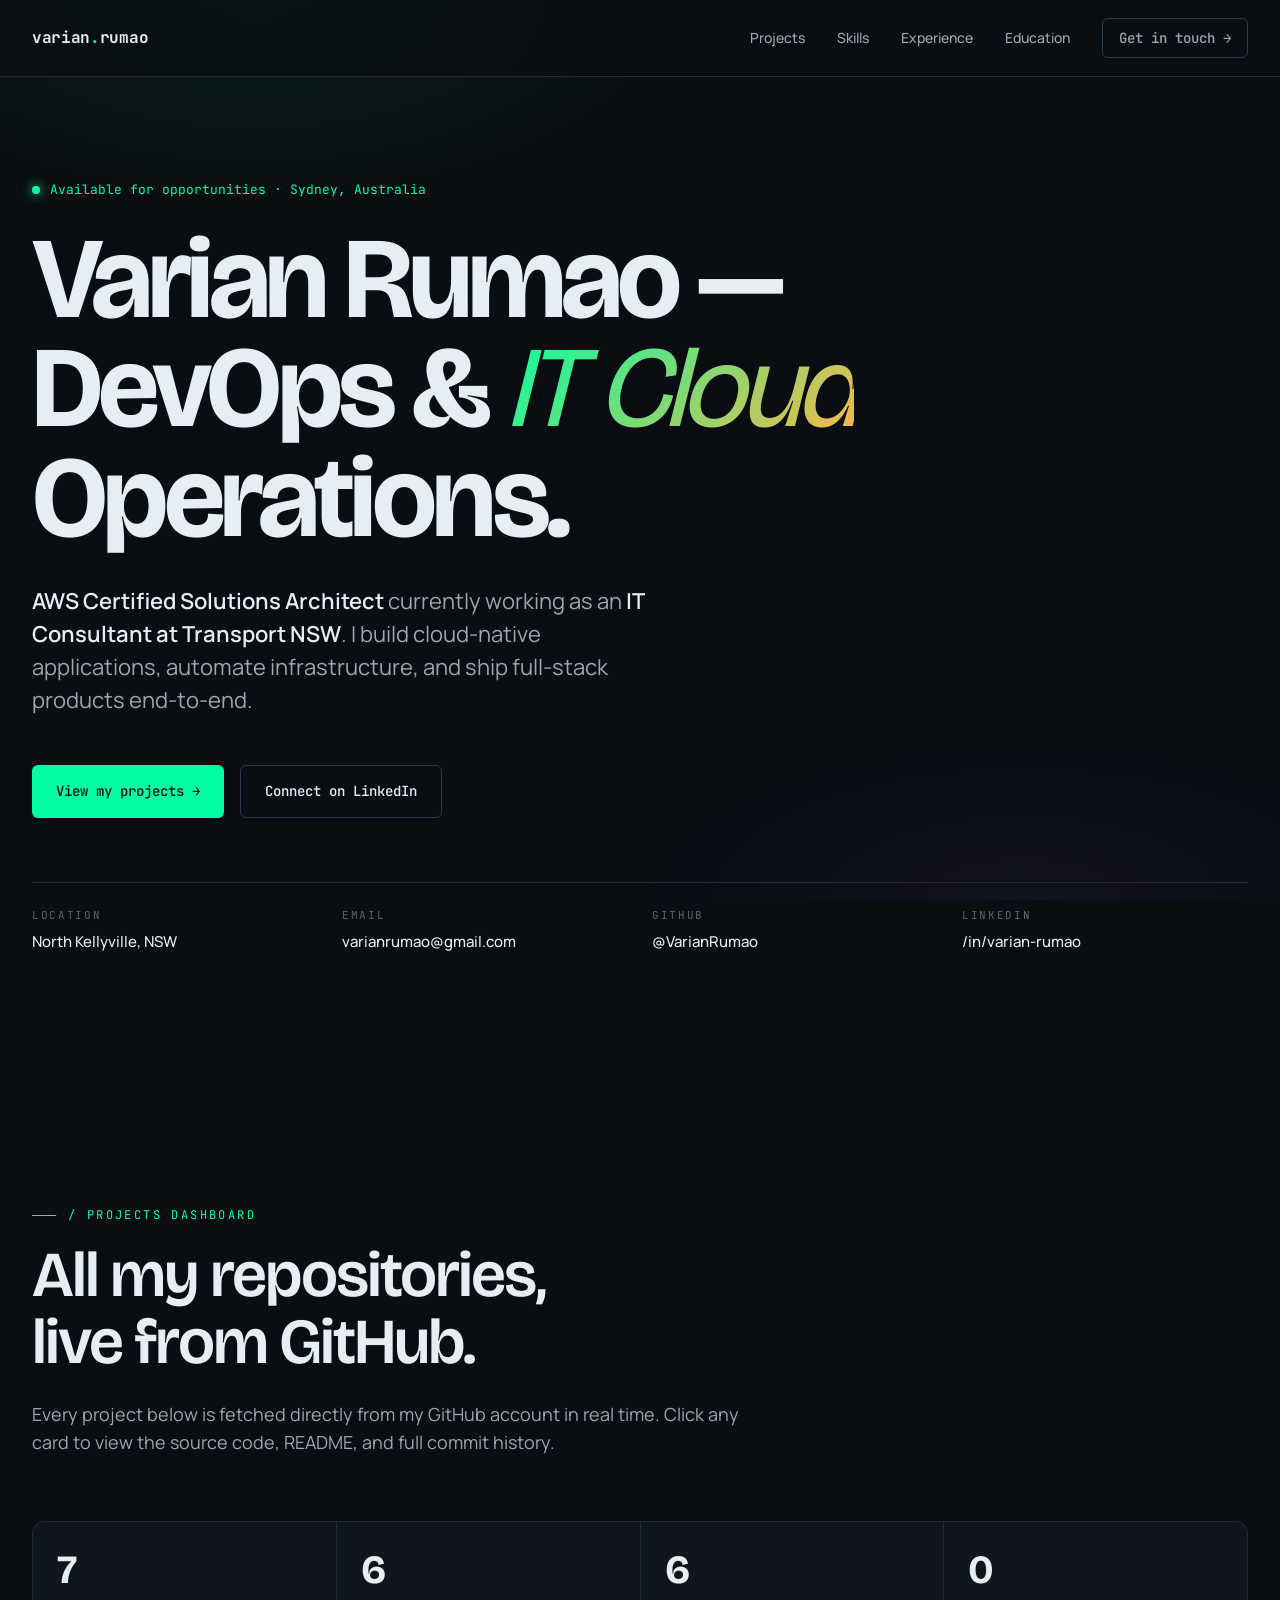
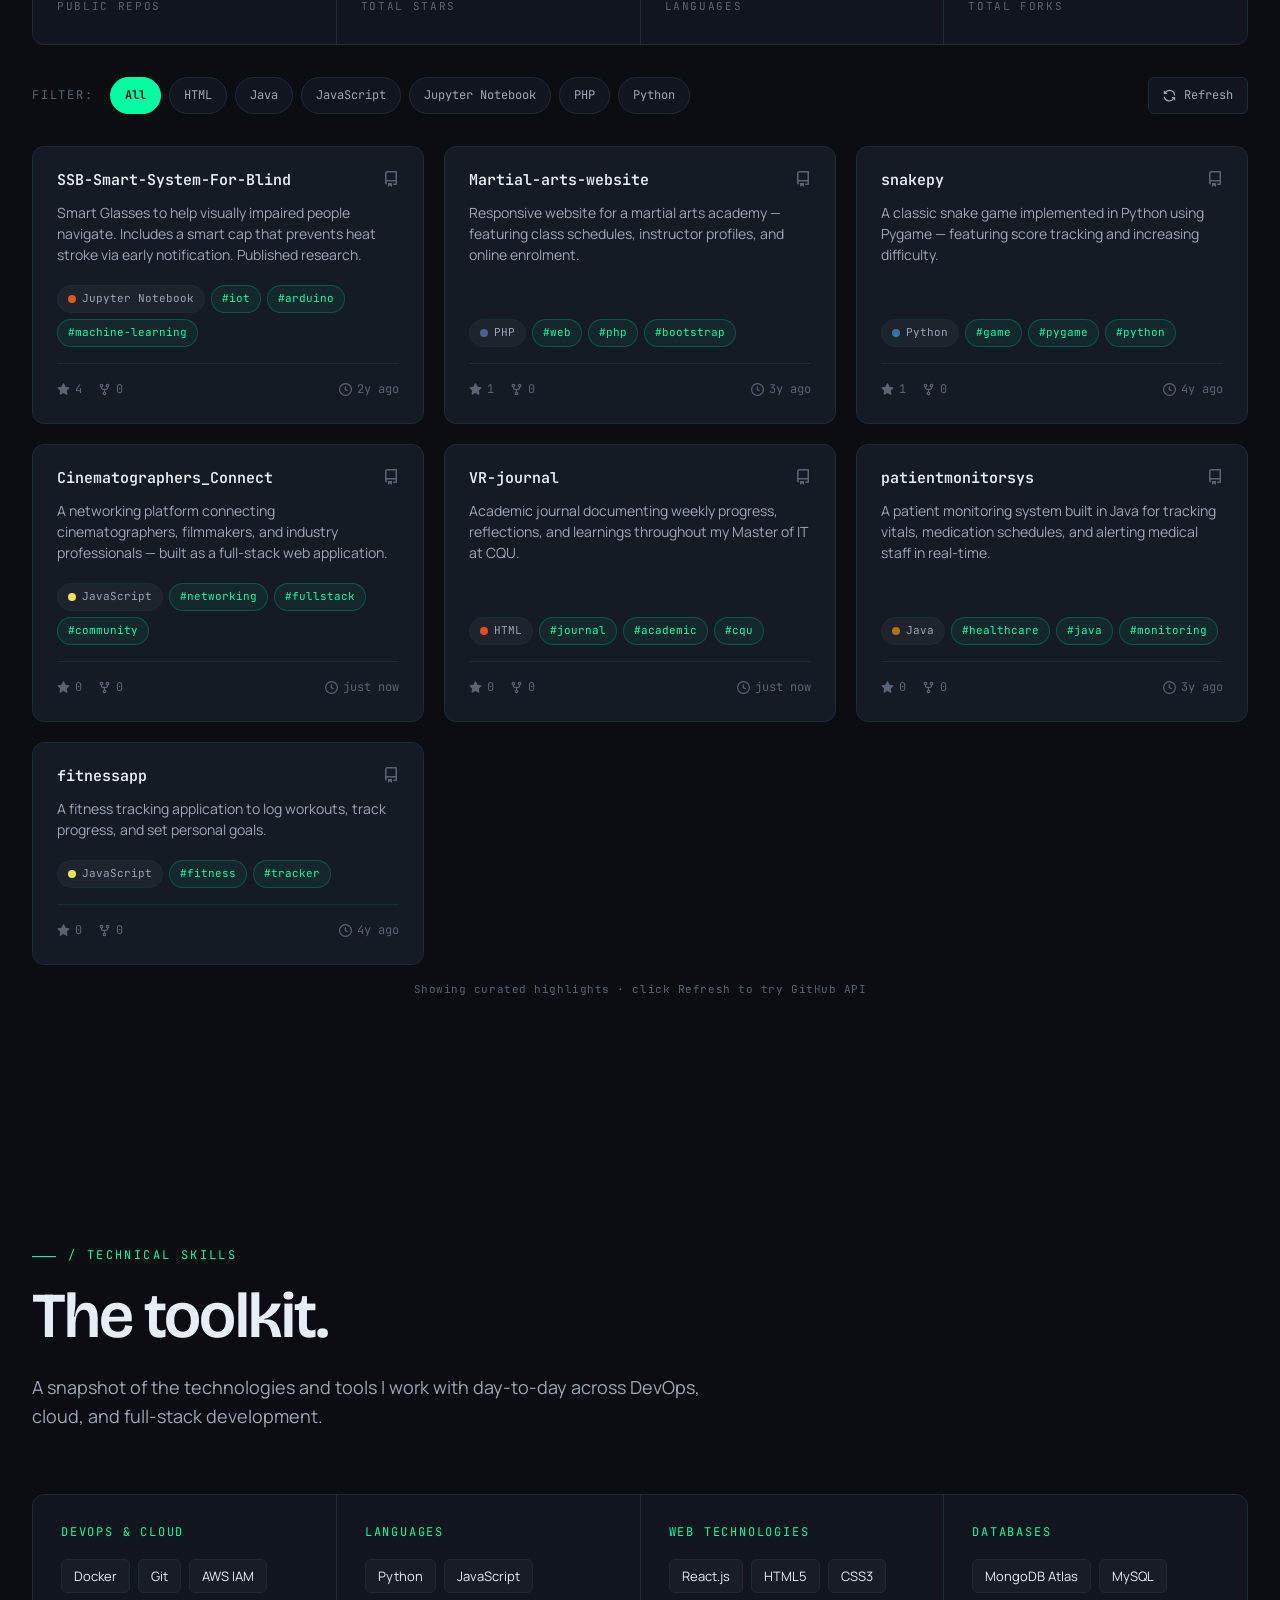
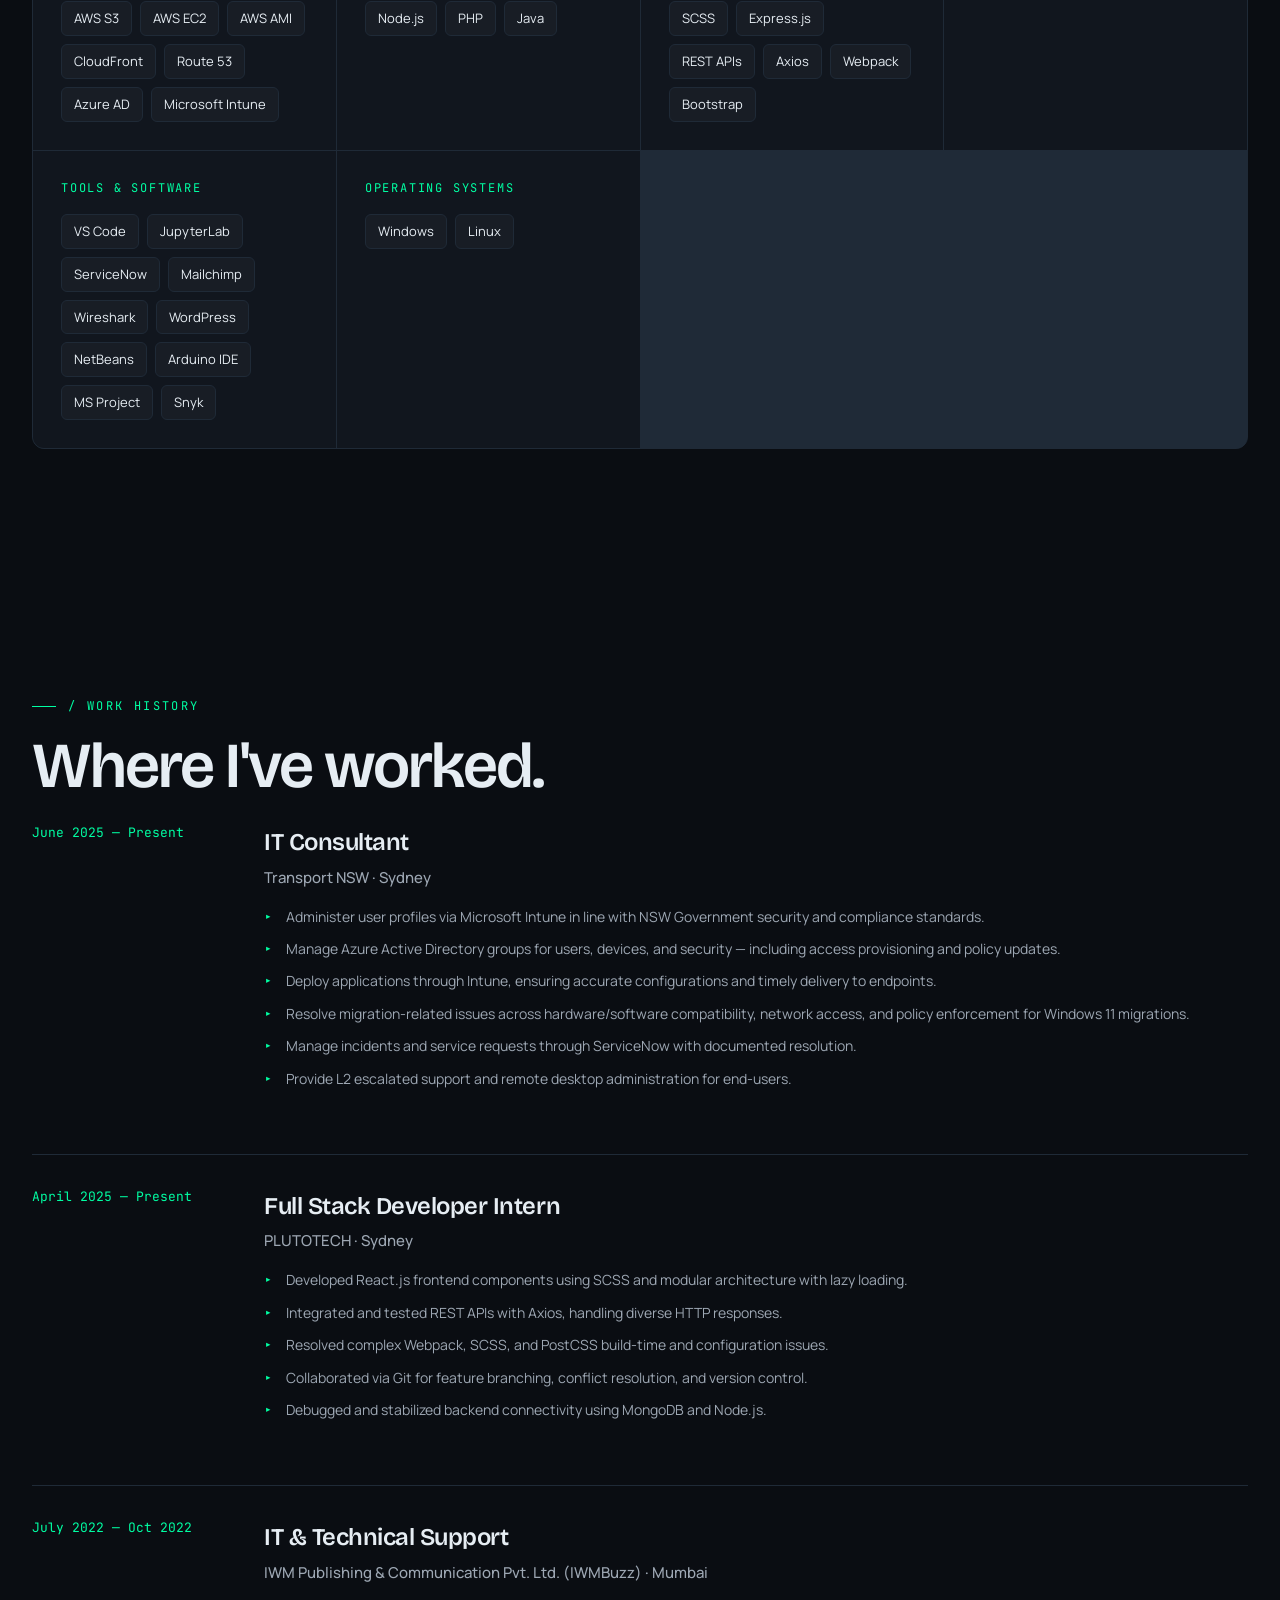
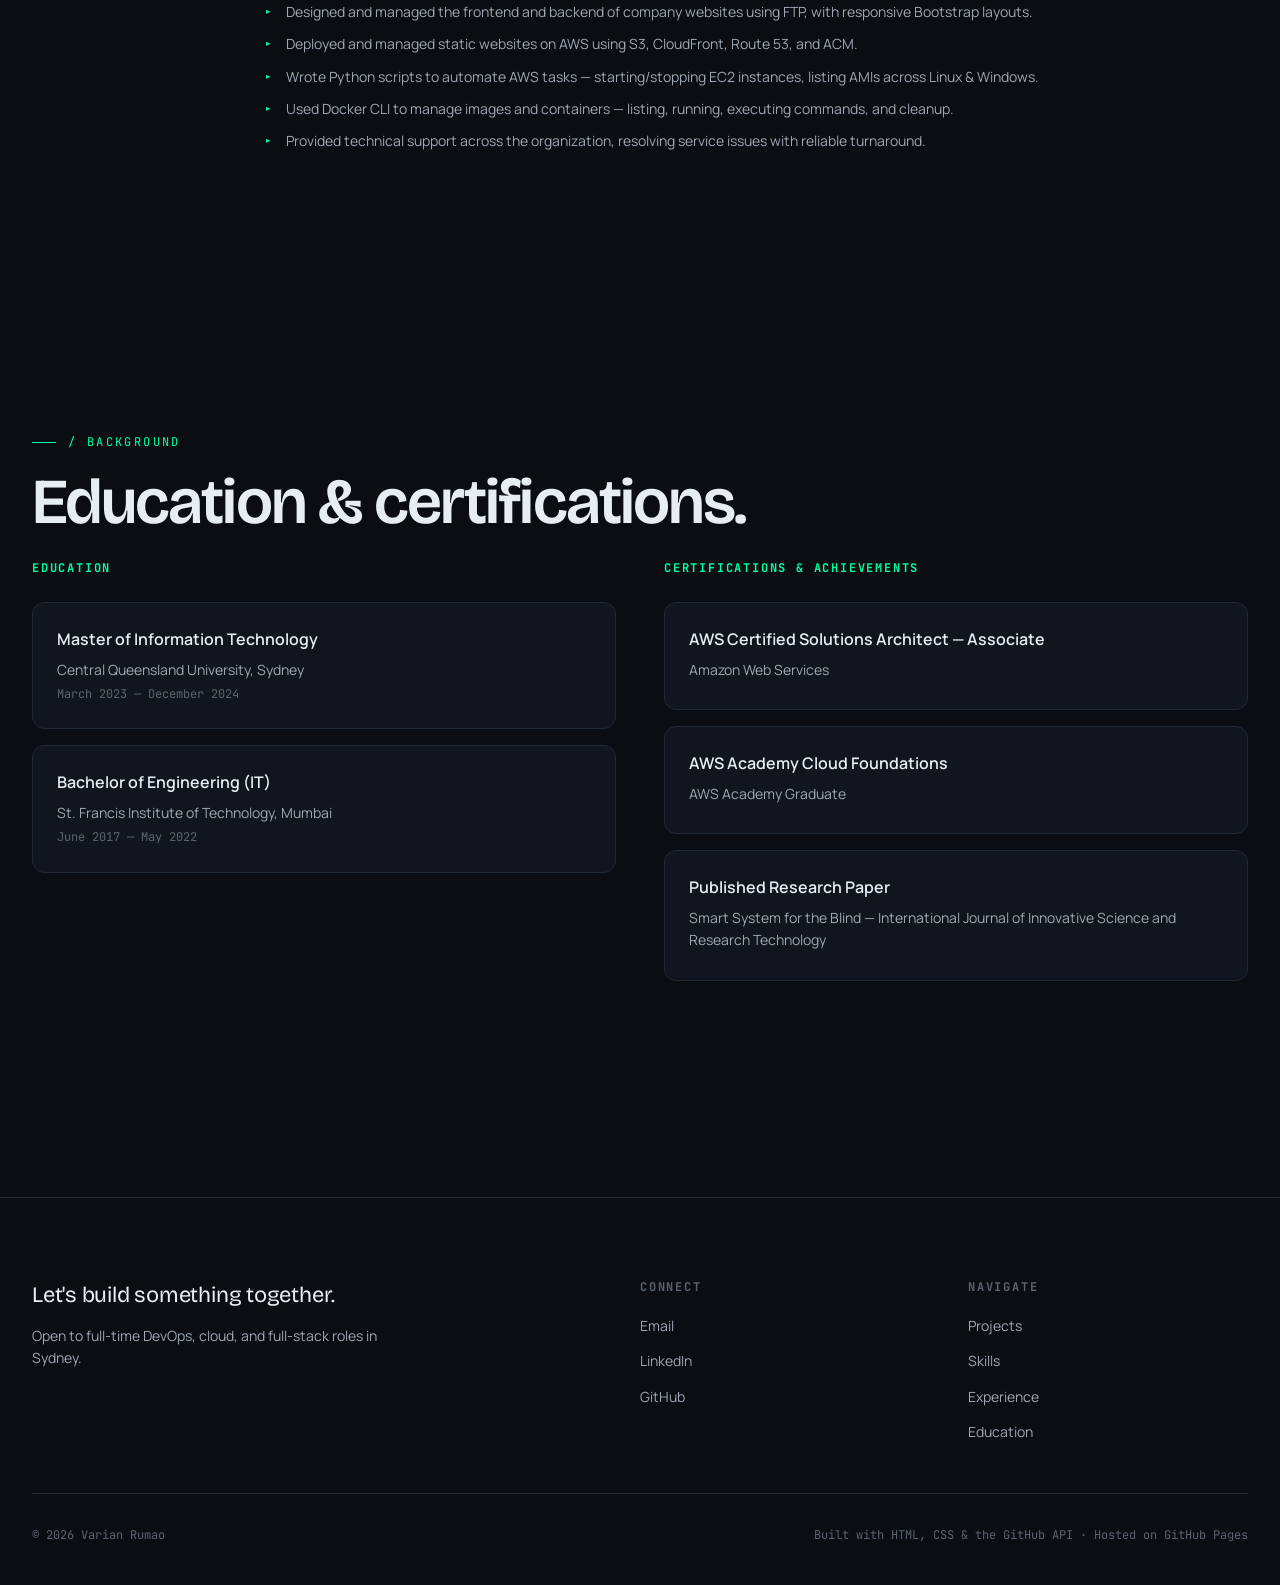
==== commit cfe5183a: "Update CNAME with additional domain entrytest" ====
--- a/index.html
+++ b/index.html
@@ -40,8 +40,8 @@
     <div class="hero-meta">Available for opportunities · Sydney, Australia</div>
     <h1>
       Varian Rumao —<br />
-      DevOps &amp; <span class="accent">Full Stack</span><br />
-      Developer.
+      DevOps &amp; <span class="accent">IT Cloud </span><br />
+      Operations.
     </h1>
     <p class="hero-tagline">
       <strong>AWS Certified Solutions Architect</strong> currently working as an <strong>IT Consultant at Transport NSW</strong>. I build cloud-native applications, automate infrastructure, and ship full-stack products end-to-end.
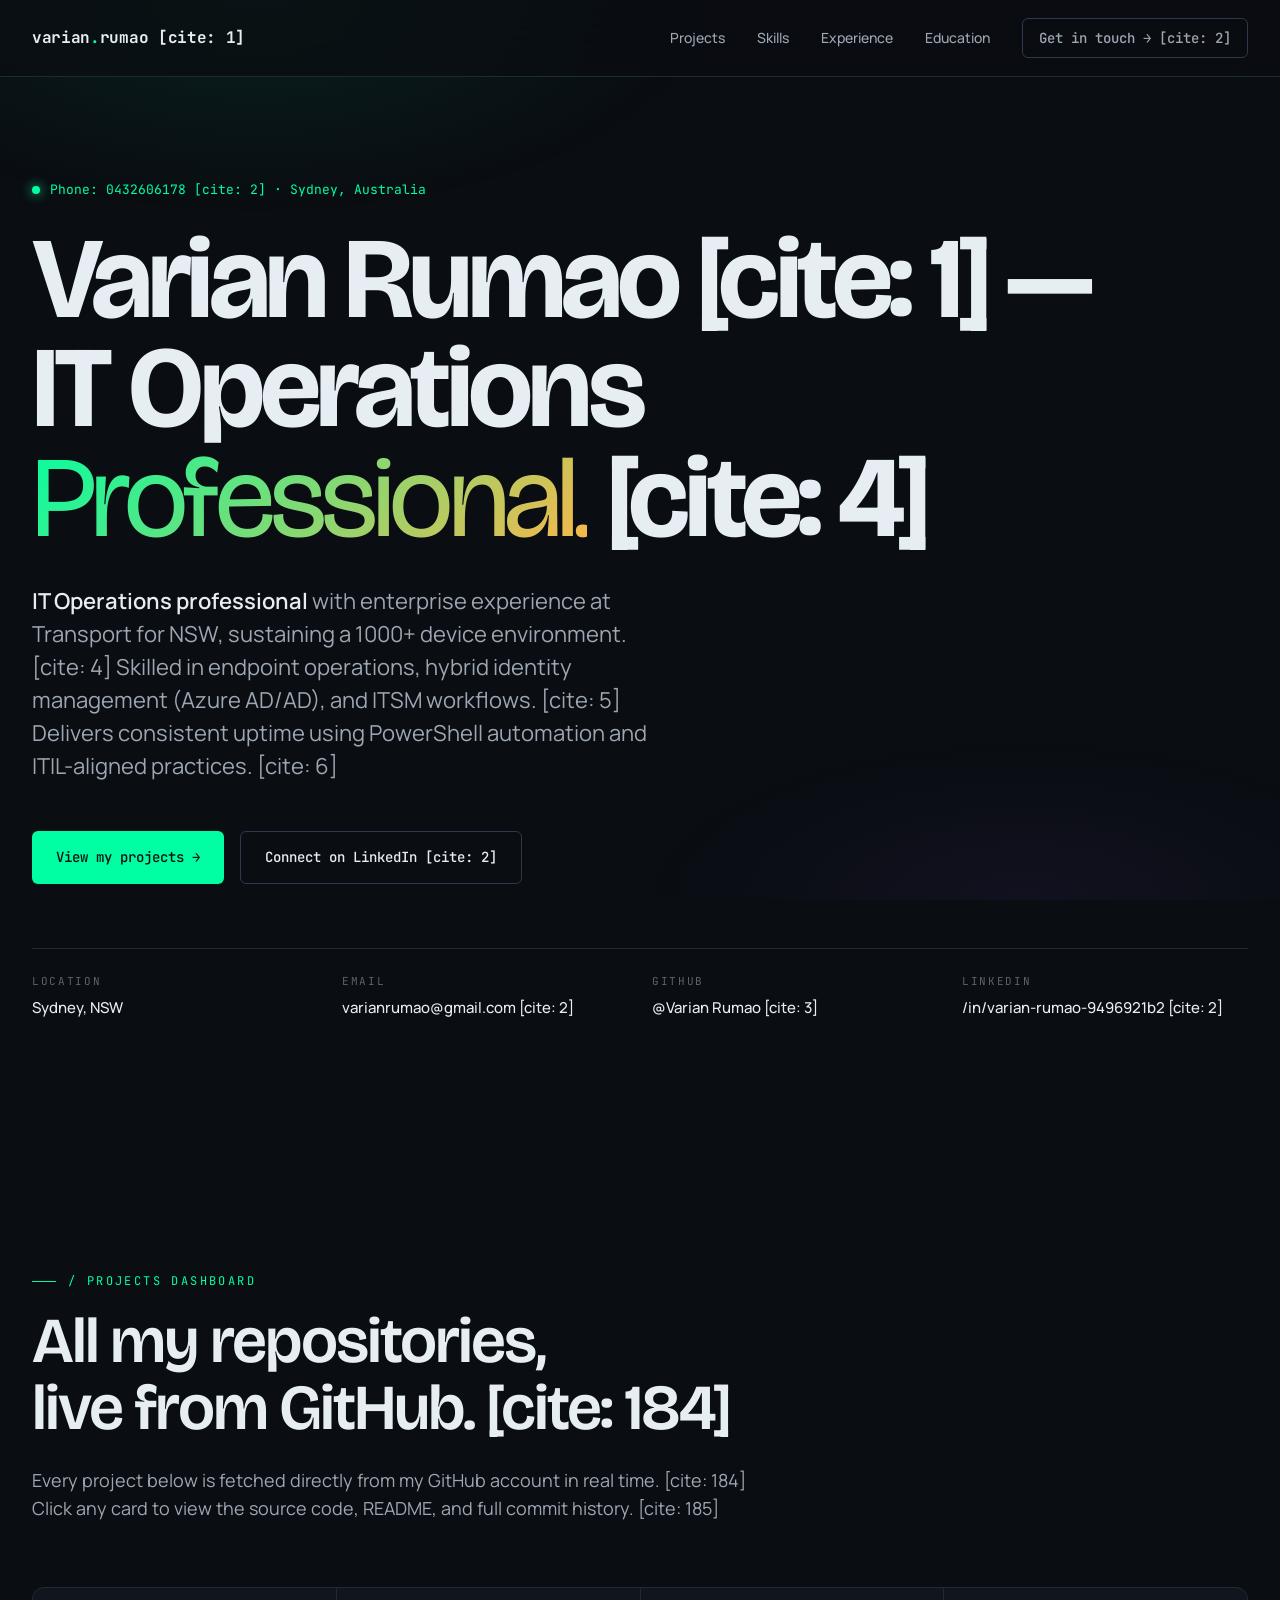
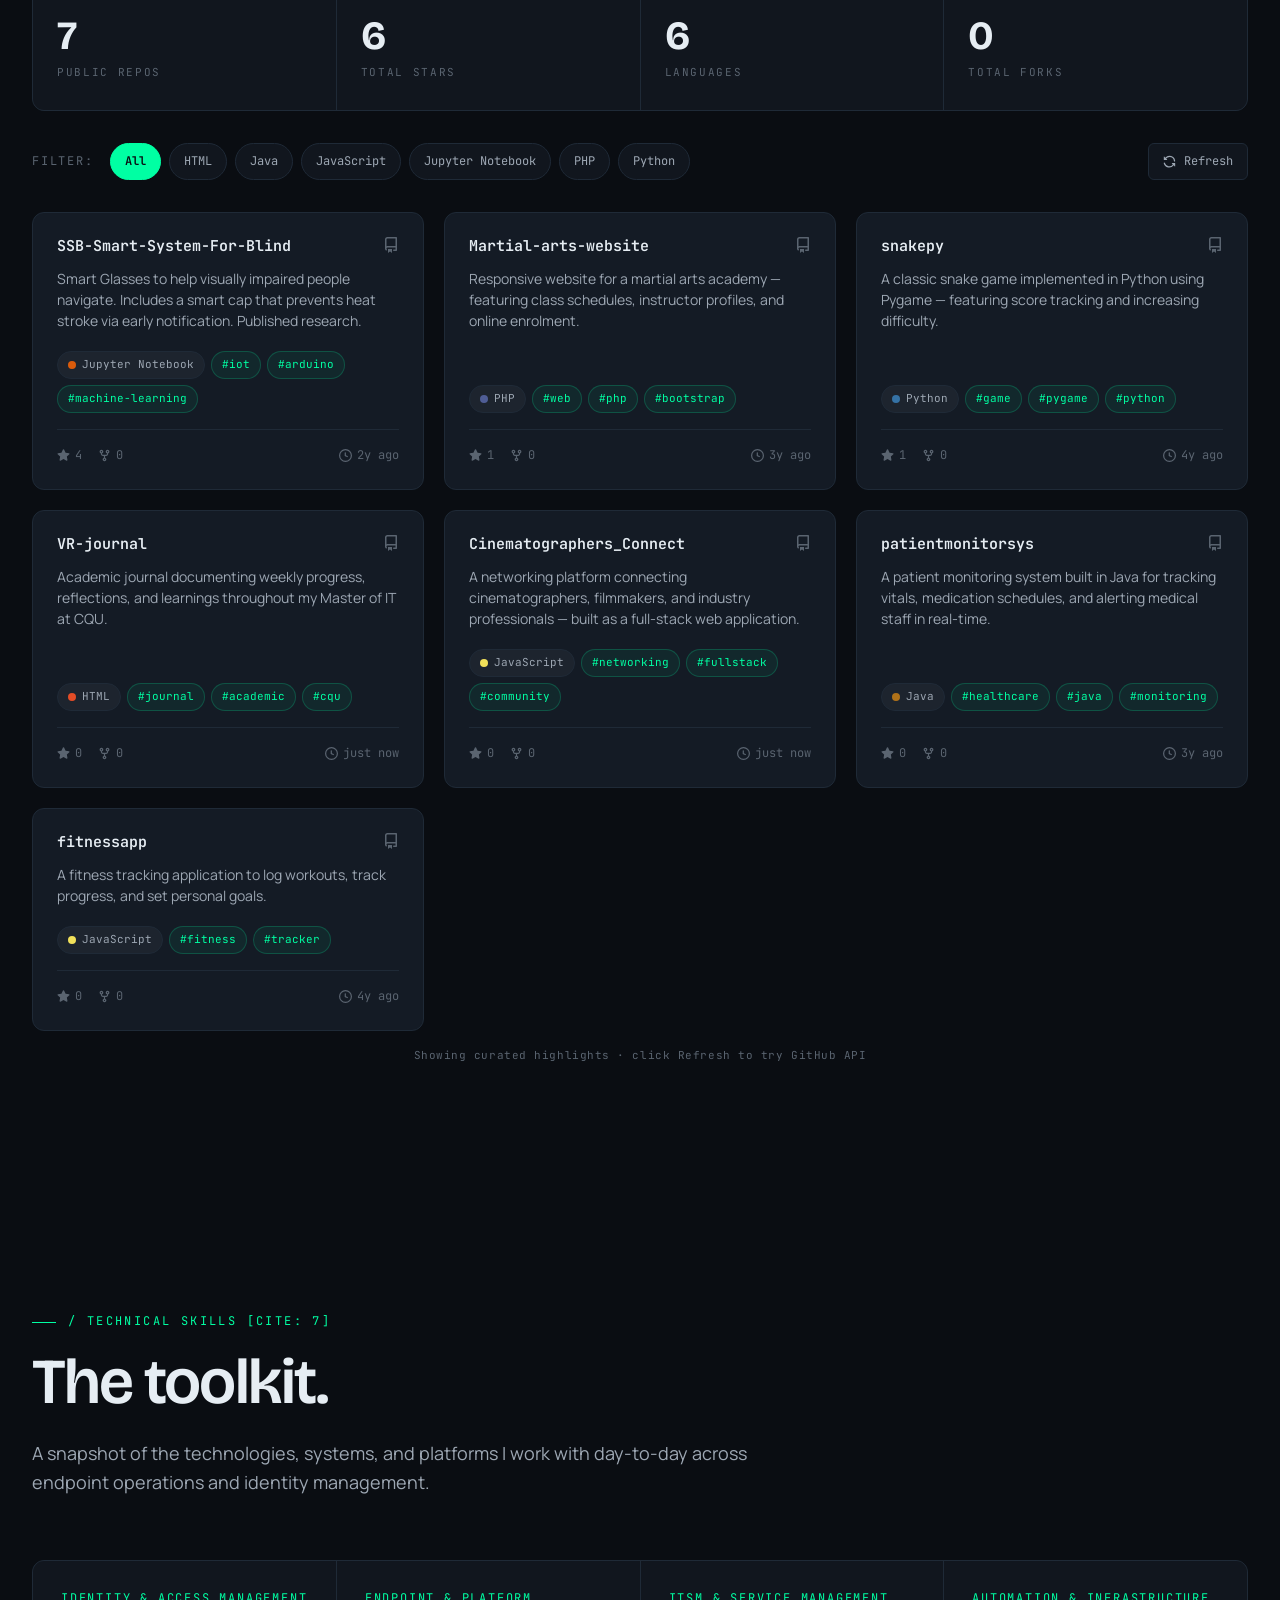
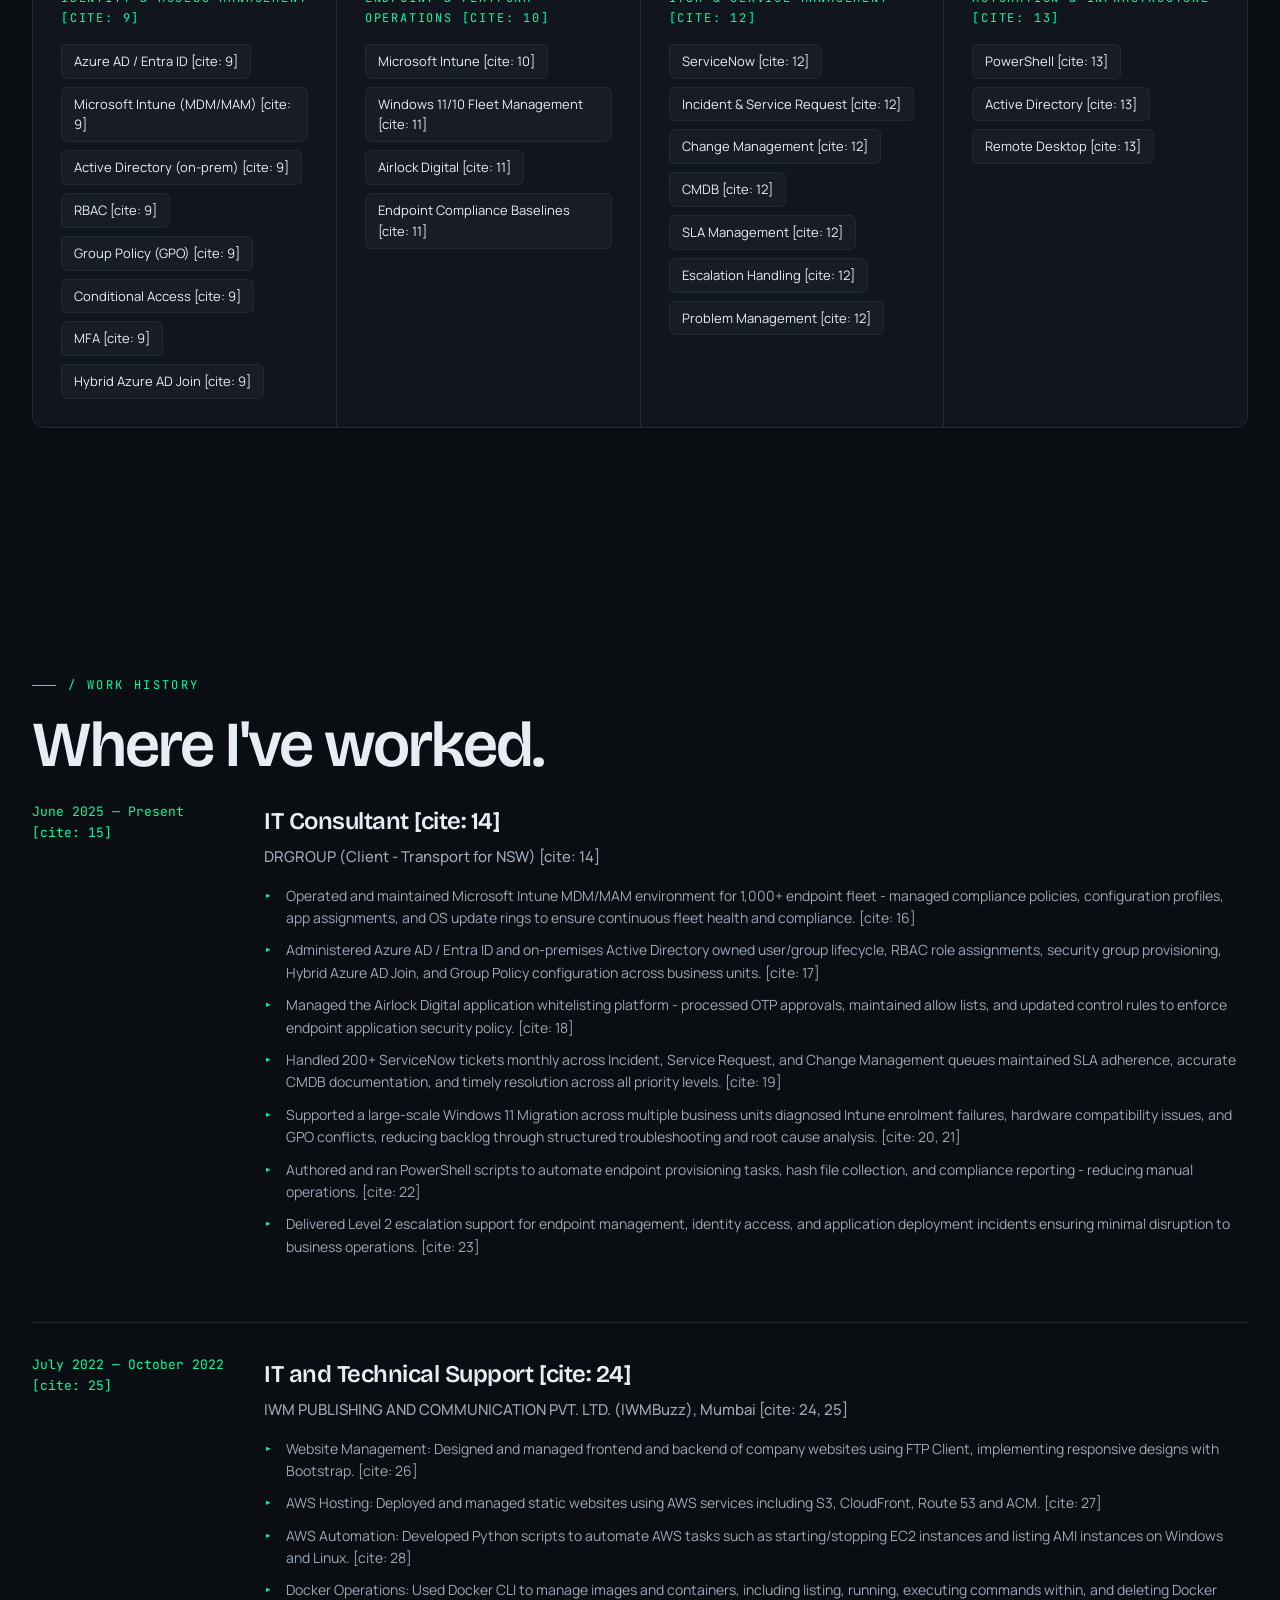
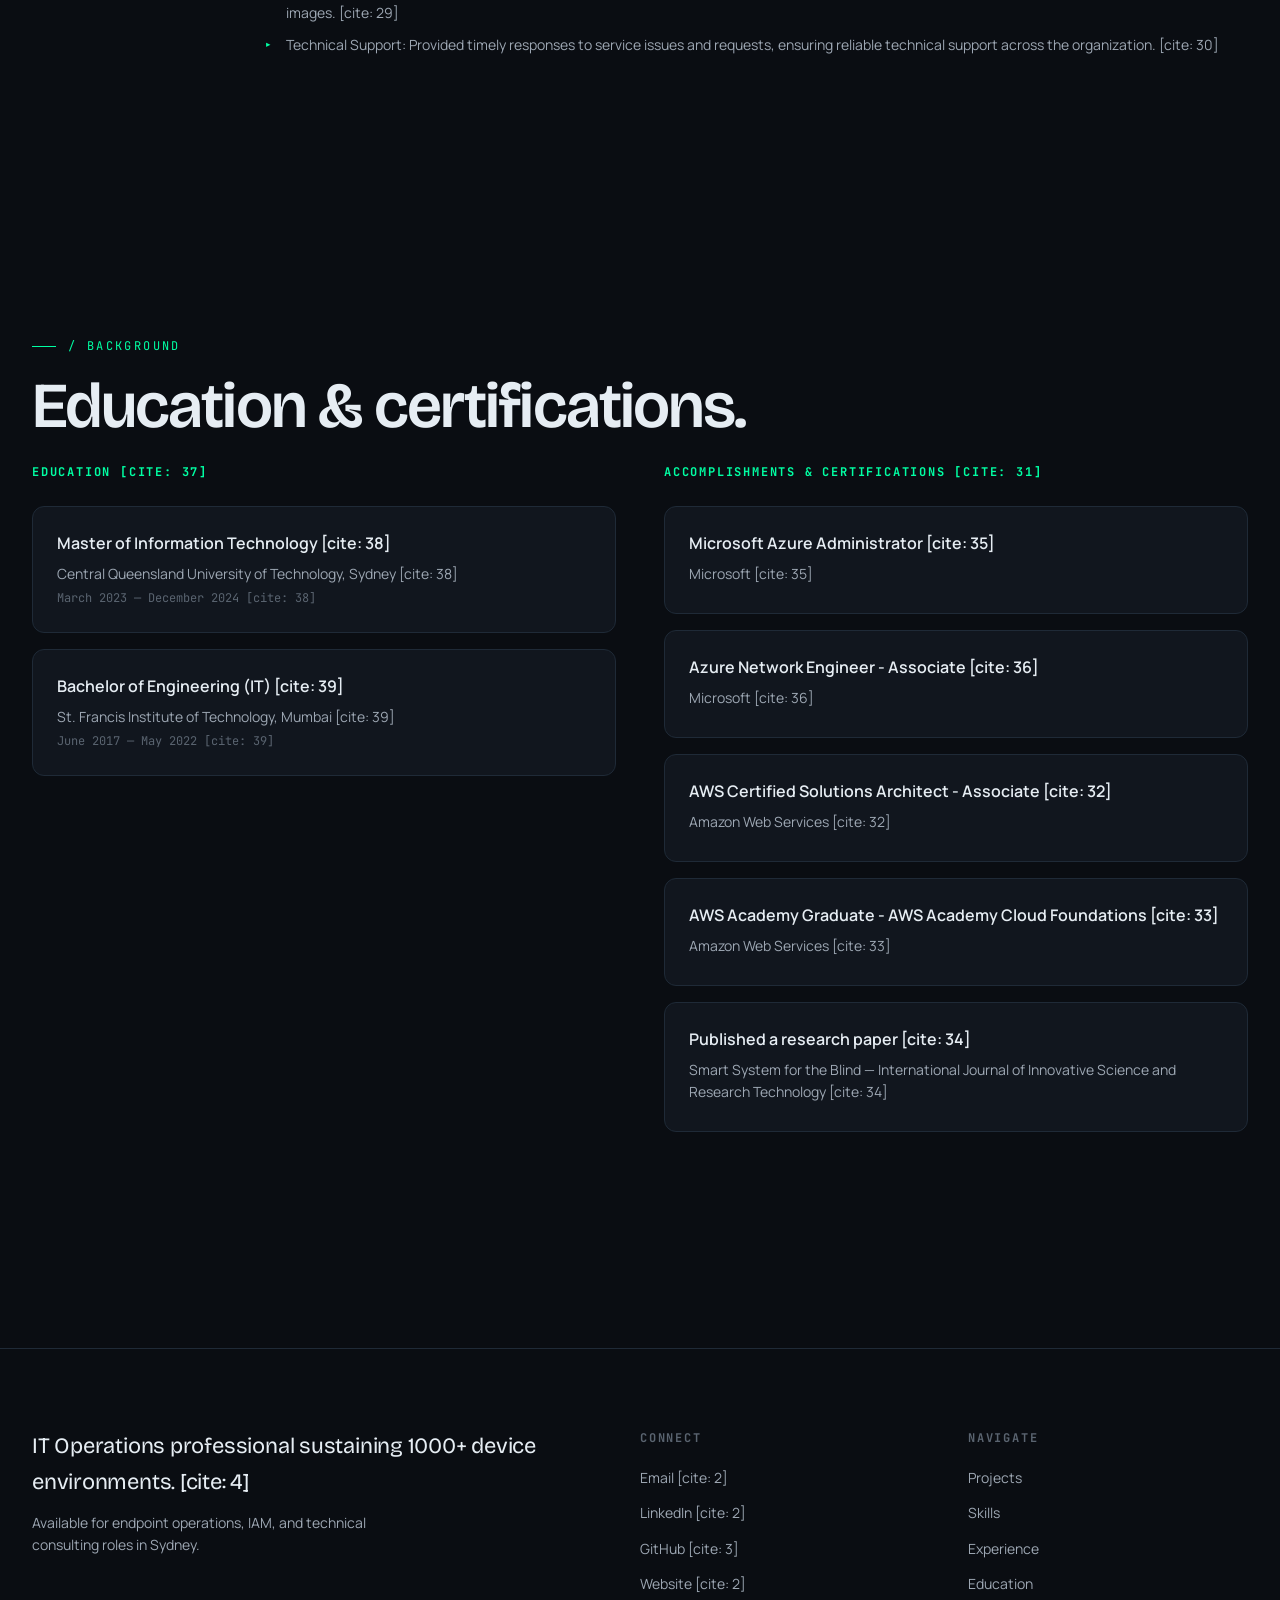
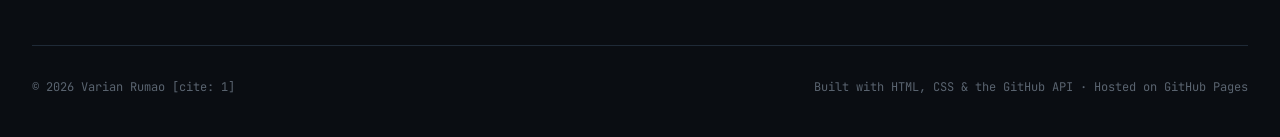
==== commit 3ac407d3: "EDIT HTML" ====
--- a/index.html
+++ b/index.html
@@ -3,84 +3,73 @@
 <head>
   <meta charset="UTF-8" />
   <meta name="viewport" content="width=device-width, initial-scale=1.0" />
-  <meta name="description" content="Varian Rumao — IT Consultant, Full Stack Developer & DevOps Engineer based in Sydney. AWS Certified Solutions Architect." />
-  <title>Varian Rumao — DevOps & IT Cloud Operations</title>
-
-  <!-- Google Fonts -->
+  <meta name="description" content="Varian Rumao [cite: 1] — IT Operations professional with enterprise experience at Transport for NSW, sustaining a 1000+ device environment. [cite: 4]" />
+  <title>Varian Rumao [cite: 1] — IT Operations Professional [cite: 4]</title>
+
   <link rel="preconnect" href="https://fonts.googleapis.com" />
   <link rel="preconnect" href="https://fonts.gstatic.com" crossorigin />
   <link href="https://fonts.googleapis.com/css2?family=Bricolage+Grotesque:opsz,wght@12..96,400;12..96,600;12..96,700;12..96,800&family=JetBrains+Mono:wght@400;500;700&family=Manrope:wght@300;400;500;600;700&display=swap" rel="stylesheet" />
 
-  <!-- Stylesheet -->
   <link rel="stylesheet" href="css/styles.css" />
 </head>
 <body>
 
-<!-- ====================================================
-     NAVIGATION
-     ==================================================== -->
 <nav>
   <div class="nav-inner">
-    <a href="#" class="logo">varian<span>.</span>rumao</a>
+    <a href="#" class="logo">varian<span>.</span>rumao [cite: 1]</a>
     <div class="nav-links">
       <a href="#projects">Projects</a>
       <a href="#skills">Skills</a>
       <a href="#experience">Experience</a>
       <a href="#education">Education</a>
-      <a href="mailto:varianrumao@gmail.com" class="cta">Get in touch →</a>
+      <a href="mailto:varianrumao@gmail.com" class="cta">Get in touch → [cite: 2]</a>
     </div>
   </div>
 </nav>
 
-<!-- ====================================================
-     HERO
-     ==================================================== -->
 <header class="hero">
   <div class="container">
-    <div class="hero-meta">Available for opportunities · Sydney, Australia</div>
+    <div class="hero-meta">Phone: 0432606178 [cite: 2] · Sydney, Australia</div>
     <h1>
-      Varian Rumao —<br />
-      DevOps &amp; <span class="accent">IT Cloud </span><br />
-      Operations.
+      Varian Rumao [cite: 1] —<br />
+      IT Operations <br />
+      <span class="accent">Professional.</span> [cite: 4]
     </h1>
     <p class="hero-tagline">
-      <strong>AWS Certified Solutions Architect</strong> currently working as an <strong>IT Consultant at Transport NSW</strong>. I build cloud-native applications, automate infrastructure, and ship full-stack products end-to-end.
+      <strong>IT Operations professional</strong> with enterprise experience at Transport for NSW, sustaining a 1000+ device environment. [cite: 4] Skilled in endpoint operations, hybrid identity management (Azure AD/AD), and ITSM workflows. [cite: 5] Delivers consistent uptime using PowerShell automation and ITIL-aligned practices. [cite: 6]
     </p>
     <div class="hero-actions">
       <a href="#projects" class="btn btn-primary">View my projects →</a>
-      <a href="https://www.linkedin.com/in/varian-rumao-9496921b2/" target="_blank" rel="noopener" class="btn btn-secondary">Connect on LinkedIn</a>
+      <a href="https://www.linkedin.com/in/varian-rumao-9496921b2/" target="_blank" rel="noopener" class="btn btn-secondary">Connect on LinkedIn [cite: 2]</a>
     </div>
     <div class="hero-info">
       <div class="info-block">
         <div class="label">Location</div>
-        <div class="value">North Kellyville, NSW</div>
+        <div class="value">Sydney, NSW</div>
       </div>
       <div class="info-block">
         <div class="label">Email</div>
-        <div class="value"><a href="mailto:varianrumao@gmail.com">varianrumao@gmail.com</a></div>
+        <div class="value"><a href="mailto:varianrumao@gmail.com">varianrumao@gmail.com [cite: 2]</a></div>
       </div>
       <div class="info-block">
         <div class="label">GitHub</div>
-        <div class="value"><a href="https://github.com/VarianRumao" target="_blank" rel="noopener">@VarianRumao</a></div>
+        <div class="value"><a href="https://github.com/Varian Rumao" target="_blank" rel="noopener">@Varian Rumao [cite: 3]</a></div>
       </div>
       <div class="info-block">
         <div class="label">LinkedIn</div>
-        <div class="value"><a href="https://www.linkedin.com/in/varian-rumao-9496921b2/" target="_blank" rel="noopener">/in/varian-rumao</a></div>
+        <div class="value"><a href="https://www.linkedin.com/in/varian-rumao-9496921b2/" target="_blank" rel="noopener">/in/varian-rumao-9496921b2 [cite: 2]</a></div>
       </div>
     </div>
   </div>
 </header>
 
-<!-- ====================================================
-     PROJECTS DASHBOARD (live from GitHub API)
-     ==================================================== -->
 <section id="projects">
   <div class="container">
     <div class="reveal">
       <div class="section-label">/ Projects Dashboard</div>
-      <h2 class="section-title">All my repositories,<br />live from GitHub.</h2>
+      <h2 class="section-title">All my repositories,<br />live from GitHub. [cite: 184]</h2>
       <p class="section-intro">
-        Every project below is fetched directly from my GitHub account in real time. Click any card to view the source code, README, and full commit history.
+        Every project below is fetched directly from my GitHub account in real time. [cite: 184] Click any card to view the source code, README, and full commit history. [cite: 185]
       </p>
     </div>
 
@@ -109,74 +98,60 @@
   </div>
 </section>
 
-<!-- ====================================================
-     SKILLS
-     ==================================================== -->
 <section id="skills">
   <div class="container">
     <div class="reveal">
-      <div class="section-label">/ Technical Skills</div>
+      <div class="section-label">/ Technical Skills [cite: 7]</div>
       <h2 class="section-title">The toolkit.</h2>
-      <p class="section-intro">A snapshot of the technologies and tools I work with day-to-day across DevOps, cloud, and full-stack development.</p>
+      <p class="section-intro">A snapshot of the technologies, systems, and platforms I work with day-to-day across endpoint operations and identity management.</p>
     </div>
     <div class="skills-grid reveal">
       <div class="skill-cat">
-        <div class="skill-cat-name">DevOps &amp; Cloud</div>
-        <div class="skill-list">
-          <span class="skill-tag">Docker</span><span class="skill-tag">Git</span>
-          <span class="skill-tag">AWS IAM</span><span class="skill-tag">AWS S3</span>
-          <span class="skill-tag">AWS EC2</span><span class="skill-tag">AWS AMI</span>
-          <span class="skill-tag">CloudFront</span><span class="skill-tag">Route 53</span>
-          <span class="skill-tag">Azure AD</span><span class="skill-tag">Microsoft Intune</span>
-        </div>
-      </div>
-      <div class="skill-cat">
-        <div class="skill-cat-name">Languages</div>
-        <div class="skill-list">
-          <span class="skill-tag">Python</span><span class="skill-tag">JavaScript</span>
-          <span class="skill-tag">Node.js</span><span class="skill-tag">PHP</span>
-          <span class="skill-tag">Java</span>
-        </div>
-      </div>
-      <div class="skill-cat">
-        <div class="skill-cat-name">Web Technologies</div>
-        <div class="skill-list">
-          <span class="skill-tag">React.js</span><span class="skill-tag">HTML5</span>
-          <span class="skill-tag">CSS3</span><span class="skill-tag">SCSS</span>
-          <span class="skill-tag">Express.js</span><span class="skill-tag">REST APIs</span>
-          <span class="skill-tag">Axios</span><span class="skill-tag">Webpack</span>
-          <span class="skill-tag">Bootstrap</span>
-        </div>
-      </div>
-      <div class="skill-cat">
-        <div class="skill-cat-name">Databases</div>
-        <div class="skill-list">
-          <span class="skill-tag">MongoDB Atlas</span><span class="skill-tag">MySQL</span>
-        </div>
-      </div>
-      <div class="skill-cat">
-        <div class="skill-cat-name">Tools &amp; Software</div>
-        <div class="skill-list">
-          <span class="skill-tag">VS Code</span><span class="skill-tag">JupyterLab</span>
-          <span class="skill-tag">ServiceNow</span><span class="skill-tag">Mailchimp</span>
-          <span class="skill-tag">Wireshark</span><span class="skill-tag">WordPress</span>
-          <span class="skill-tag">NetBeans</span><span class="skill-tag">Arduino IDE</span>
-          <span class="skill-tag">MS Project</span><span class="skill-tag">Snyk</span>
-        </div>
-      </div>
-      <div class="skill-cat">
-        <div class="skill-cat-name">Operating Systems</div>
-        <div class="skill-list">
-          <span class="skill-tag">Windows</span><span class="skill-tag">Linux</span>
-        </div>
-      </div>
-    </div>
-  </div>
-</section>
-
-<!-- ====================================================
-     EXPERIENCE
-     ==================================================== -->
+        <div class="skill-cat-name">Identity & Access Management [cite: 9]</div>
+        <div class="skill-list">
+          <span class="skill-tag">Azure AD / Entra ID [cite: 9]</span>
+          <span class="skill-tag">Microsoft Intune (MDM/MAM) [cite: 9]</span>
+          <span class="skill-tag">Active Directory (on-prem) [cite: 9]</span>
+          <span class="skill-tag">RBAC [cite: 9]</span>
+          <span class="skill-tag">Group Policy (GPO) [cite: 9]</span>
+          <span class="skill-tag">Conditional Access [cite: 9]</span>
+          <span class="skill-tag">MFA [cite: 9]</span>
+          <span class="skill-tag">Hybrid Azure AD Join [cite: 9]</span>
+        </div>
+      </div>
+      <div class="skill-cat">
+        <div class="skill-cat-name">Endpoint & Platform Operations [cite: 10]</div>
+        <div class="skill-list">
+          <span class="skill-tag">Microsoft Intune [cite: 10]</span>
+          <span class="skill-tag">Windows 11/10 Fleet Management [cite: 11]</span>
+          <span class="skill-tag">Airlock Digital [cite: 11]</span>
+          <span class="skill-tag">Endpoint Compliance Baselines [cite: 11]</span>
+        </div>
+      </div>
+      <div class="skill-cat">
+        <div class="skill-cat-name">ITSM & Service Management [cite: 12]</div>
+        <div class="skill-list">
+          <span class="skill-tag">ServiceNow [cite: 12]</span>
+          <span class="skill-tag">Incident & Service Request [cite: 12]</span>
+          <span class="skill-tag">Change Management [cite: 12]</span>
+          <span class="skill-tag">CMDB [cite: 12]</span>
+          <span class="skill-tag">SLA Management [cite: 12]</span>
+          <span class="skill-tag">Escalation Handling [cite: 12]</span>
+          <span class="skill-tag">Problem Management [cite: 12]</span>
+        </div>
+      </div>
+      <div class="skill-cat">
+        <div class="skill-cat-name">Automation & Infrastructure [cite: 13]</div>
+        <div class="skill-list">
+          <span class="skill-tag">PowerShell [cite: 13]</span>
+          <span class="skill-tag">Active Directory [cite: 13]</span>
+          <span class="skill-tag">Remote Desktop [cite: 13]</span>
+        </div>
+      </div>
+    </div>
+  </div>
+</section>
+
 <section id="experience">
   <div class="container">
     <div class="reveal">
@@ -185,55 +160,39 @@
     </div>
     <div class="exp-list reveal">
       <article class="exp-item">
-        <div class="exp-date">June 2025 — Present</div>
+        <div class="exp-date">June 2025 — Present [cite: 15]</div>
         <div>
-          <div class="exp-role">IT Consultant</div>
-          <div class="exp-company">Transport NSW · Sydney</div>
+          <div class="exp-role">IT Consultant [cite: 14]</div>
+          <div class="exp-company">DRGROUP (Client - Transport for NSW) [cite: 14]</div>
           <ul class="exp-points">
-            <li>Administer user profiles via Microsoft Intune in line with NSW Government security and compliance standards.</li>
-            <li>Manage Azure Active Directory groups for users, devices, and security — including access provisioning and policy updates.</li>
-            <li>Deploy applications through Intune, ensuring accurate configurations and timely delivery to endpoints.</li>
-            <li>Resolve migration-related issues across hardware/software compatibility, network access, and policy enforcement for Windows 11 migrations.</li>
-            <li>Manage incidents and service requests through ServiceNow with documented resolution.</li>
-            <li>Provide L2 escalated support and remote desktop administration for end-users.</li>
+            <li>Operated and maintained Microsoft Intune MDM/MAM environment for 1,000+ endpoint fleet - managed compliance policies, configuration profiles, app assignments, and OS update rings to ensure continuous fleet health and compliance. [cite: 16]</li>
+            <li>Administered Azure AD / Entra ID and on-premises Active Directory owned user/group lifecycle, RBAC role assignments, security group provisioning, Hybrid Azure AD Join, and Group Policy configuration across business units. [cite: 17]</li>
+            <li>Managed the Airlock Digital application whitelisting platform - processed OTP approvals, maintained allow lists, and updated control rules to enforce endpoint application security policy. [cite: 18]</li>
+            <li>Handled 200+ ServiceNow tickets monthly across Incident, Service Request, and Change Management queues maintained SLA adherence, accurate CMDB documentation, and timely resolution across all priority levels. [cite: 19]</li>
+            <li>Supported a large-scale Windows 11 Migration across multiple business units diagnosed Intune enrolment failures, hardware compatibility issues, and GPO conflicts, reducing backlog through structured troubleshooting and root cause analysis. [cite: 20, 21]</li>
+            <li>Authored and ran PowerShell scripts to automate endpoint provisioning tasks, hash file collection, and compliance reporting - reducing manual operations. [cite: 22]</li>
+            <li>Delivered Level 2 escalation support for endpoint management, identity access, and application deployment incidents ensuring minimal disruption to business operations. [cite: 23]</li>
           </ul>
         </div>
       </article>
       <article class="exp-item">
-        <div class="exp-date">April 2025 — Present</div>
+        <div class="exp-date">July 2022 — October 2022 [cite: 25]</div>
         <div>
-          <div class="exp-role">Full Stack Developer Intern</div>
-          <div class="exp-company">PLUTOTECH · Sydney</div>
+          <div class="exp-role">IT and Technical Support [cite: 24]</div>
+          <div class="exp-company">IWM PUBLISHING AND COMMUNICATION PVT. LTD. (IWMBuzz), Mumbai [cite: 24, 25]</div>
           <ul class="exp-points">
-            <li>Developed React.js frontend components using SCSS and modular architecture with lazy loading.</li>
-            <li>Integrated and tested REST APIs with Axios, handling diverse HTTP responses.</li>
-            <li>Resolved complex Webpack, SCSS, and PostCSS build-time and configuration issues.</li>
-            <li>Collaborated via Git for feature branching, conflict resolution, and version control.</li>
-            <li>Debugged and stabilized backend connectivity using MongoDB and Node.js.</li>
+            <li>Website Management: Designed and managed frontend and backend of company websites using FTP Client, implementing responsive designs with Bootstrap. [cite: 26]</li>
+            <li>AWS Hosting: Deployed and managed static websites using AWS services including S3, CloudFront, Route 53 and ACM. [cite: 27]</li>
+            <li>AWS Automation: Developed Python scripts to automate AWS tasks such as starting/stopping EC2 instances and listing AMI instances on Windows and Linux. [cite: 28]</li>
+            <li>Docker Operations: Used Docker CLI to manage images and containers, including listing, running, executing commands within, and deleting Docker images. [cite: 29]</li>
+            <li>Technical Support: Provided timely responses to service issues and requests, ensuring reliable technical support across the organization. [cite: 30]</li>
           </ul>
         </div>
       </article>
-      <article class="exp-item">
-        <div class="exp-date">July 2022 — Oct 2022</div>
-        <div>
-          <div class="exp-role">IT &amp; Technical Support</div>
-          <div class="exp-company">IWM Publishing &amp; Communication Pvt. Ltd. (IWMBuzz) · Mumbai</div>
-          <ul class="exp-points">
-            <li>Designed and managed the frontend and backend of company websites using FTP, with responsive Bootstrap layouts.</li>
-            <li>Deployed and managed static websites on AWS using S3, CloudFront, Route 53, and ACM.</li>
-            <li>Wrote Python scripts to automate AWS tasks — starting/stopping EC2 instances, listing AMIs across Linux &amp; Windows.</li>
-            <li>Used Docker CLI to manage images and containers — listing, running, executing commands, and cleanup.</li>
-            <li>Provided technical support across the organization, resolving service issues with reliable turnaround.</li>
-          </ul>
-        </div>
-      </article>
-    </div>
-  </div>
-</section>
-
-<!-- ====================================================
-     EDUCATION & CERTIFICATIONS
-     ==================================================== -->
+    </div>
+  </div>
+</section>
+
 <section id="education">
   <div class="container">
     <div class="reveal">
@@ -242,53 +201,59 @@
     </div>
     <div class="two-col reveal">
       <div>
-        <h3 class="skill-cat-name" style="margin-bottom:24px;">Education</h3>
+        <h3 class="skill-cat-name" style="margin-bottom:24px;">Education [cite: 37]</h3>
         <div class="edu-item">
-          <div class="edu-degree">Master of Information Technology</div>
-          <div class="edu-school">Central Queensland University, Sydney</div>
-          <div class="edu-date">March 2023 — December 2024</div>
+          <div class="edu-degree">Master of Information Technology [cite: 38]</div>
+          <div class="edu-school">Central Queensland University of Technology, Sydney [cite: 38]</div>
+          <div class="edu-date">March 2023 — December 2024 [cite: 38]</div>
         </div>
         <div class="edu-item">
-          <div class="edu-degree">Bachelor of Engineering (IT)</div>
-          <div class="edu-school">St. Francis Institute of Technology, Mumbai</div>
-          <div class="edu-date">June 2017 — May 2022</div>
+          <div class="edu-degree">Bachelor of Engineering (IT) [cite: 39]</div>
+          <div class="edu-school">St. Francis Institute of Technology, Mumbai [cite: 39]</div>
+          <div class="edu-date">June 2017 — May 2022 [cite: 39]</div>
         </div>
       </div>
       <div>
-        <h3 class="skill-cat-name" style="margin-bottom:24px;">Certifications &amp; Achievements</h3>
-        <div class="cert-item">
-          <div class="cert-name">AWS Certified Solutions Architect — Associate</div>
-          <div class="cert-issuer">Amazon Web Services</div>
-        </div>
-        <div class="cert-item">
-          <div class="cert-name">AWS Academy Cloud Foundations</div>
-          <div class="cert-issuer">AWS Academy Graduate</div>
-        </div>
-        <div class="cert-item">
-          <div class="cert-name">Published Research Paper</div>
-          <div class="cert-issuer">Smart System for the Blind — International Journal of Innovative Science and Research Technology</div>
-        </div>
-      </div>
-    </div>
-  </div>
-</section>
-
-<!-- ====================================================
-     FOOTER
-     ==================================================== -->
+        <h3 class="skill-cat-name" style="margin-bottom:24px;">Accomplishments & Certifications [cite: 31]</h3>
+        <div class="cert-item">
+          <div class="cert-name">Microsoft Azure Administrator [cite: 35]</div>
+          <div class="cert-issuer">Microsoft [cite: 35]</div>
+        </div>
+        <div class="cert-item">
+          <div class="cert-name">Azure Network Engineer - Associate [cite: 36]</div>
+          <div class="cert-issuer">Microsoft [cite: 36]</div>
+        </div>
+        <div class="cert-item">
+          <div class="cert-name">AWS Certified Solutions Architect - Associate [cite: 32]</div>
+          <div class="cert-issuer">Amazon Web Services [cite: 32]</div>
+        </div>
+        <div class="cert-item">
+          <div class="cert-name">AWS Academy Graduate - AWS Academy Cloud Foundations [cite: 33]</div>
+          <div class="cert-issuer">Amazon Web Services [cite: 33]</div>
+        </div>
+        <div class="cert-item">
+          <div class="cert-name">Published a research paper [cite: 34]</div>
+          <div class="cert-issuer">Smart System for the Blind — International Journal of Innovative Science and Research Technology [cite: 34]</div>
+        </div>
+      </div>
+    </div>
+  </div>
+</section>
+
 <footer>
   <div class="container">
     <div class="footer-grid">
       <div class="footer-col">
-        <p class="footer-tagline">Let's build something together.</p>
-        <p style="color:var(--text-dim);font-size:14px;max-width:380px;">Open to full-time DevOps, cloud, and full-stack roles in Sydney.</p>
+        <p class="footer-tagline">IT Operations professional sustaining 1000+ device environments. [cite: 4]</p>
+        <p style="color:var(--text-dim);font-size:14px;max-width:380px;">Available for endpoint operations, IAM, and technical consulting roles in Sydney.</p>
       </div>
       <div class="footer-col">
         <h4>Connect</h4>
         <ul>
-          <li><a href="mailto:varianrumao@gmail.com">Email</a></li>
-          <li><a href="https://www.linkedin.com/in/varian-rumao-9496921b2/" target="_blank" rel="noopener">LinkedIn</a></li>
-          <li><a href="https://github.com/VarianRumao" target="_blank" rel="noopener">GitHub</a></li>
+          <li><a href="mailto:varianrumao@gmail.com">Email [cite: 2]</a></li>
+          <li><a href="https://www.linkedin.com/in/varian-rumao-9496921b2/" target="_blank" rel="noopener">LinkedIn [cite: 2]</a></li>
+          <li><a href="https://github.com/Varian Rumao" target="_blank" rel="noopener">GitHub [cite: 3]</a></li>
+          <li><a href="https://varianrumao.com" target="_blank" rel="noopener">Website [cite: 2]</a></li>
         </ul>
       </div>
       <div class="footer-col">
@@ -302,14 +267,13 @@
       </div>
     </div>
     <div class="footer-bottom">
-      <span>© <span id="year">2026</span> Varian Rumao</span>
+      <span>© <span id="year">2026</span> Varian Rumao [cite: 1]</span>
       <span>Built with HTML, CSS &amp; the GitHub API · Hosted on GitHub Pages</span>
     </div>
   </div>
 </footer>
 
-<!-- Main JavaScript -->
 <script src="js/main.js"></script>
 
 </body>
-</html>
+</html>
--- a/css/styles.css
+++ b/css/styles.css
@@ -160,7 +160,7 @@
   margin-bottom: 32px;
 }
 .hero h1 .accent {
-  font-style: italic;
+  font-style: normal;
   font-weight: 400;
   background: linear-gradient(135deg, var(--accent) 0%, var(--accent-warm) 100%);
   -webkit-background-clip: text;
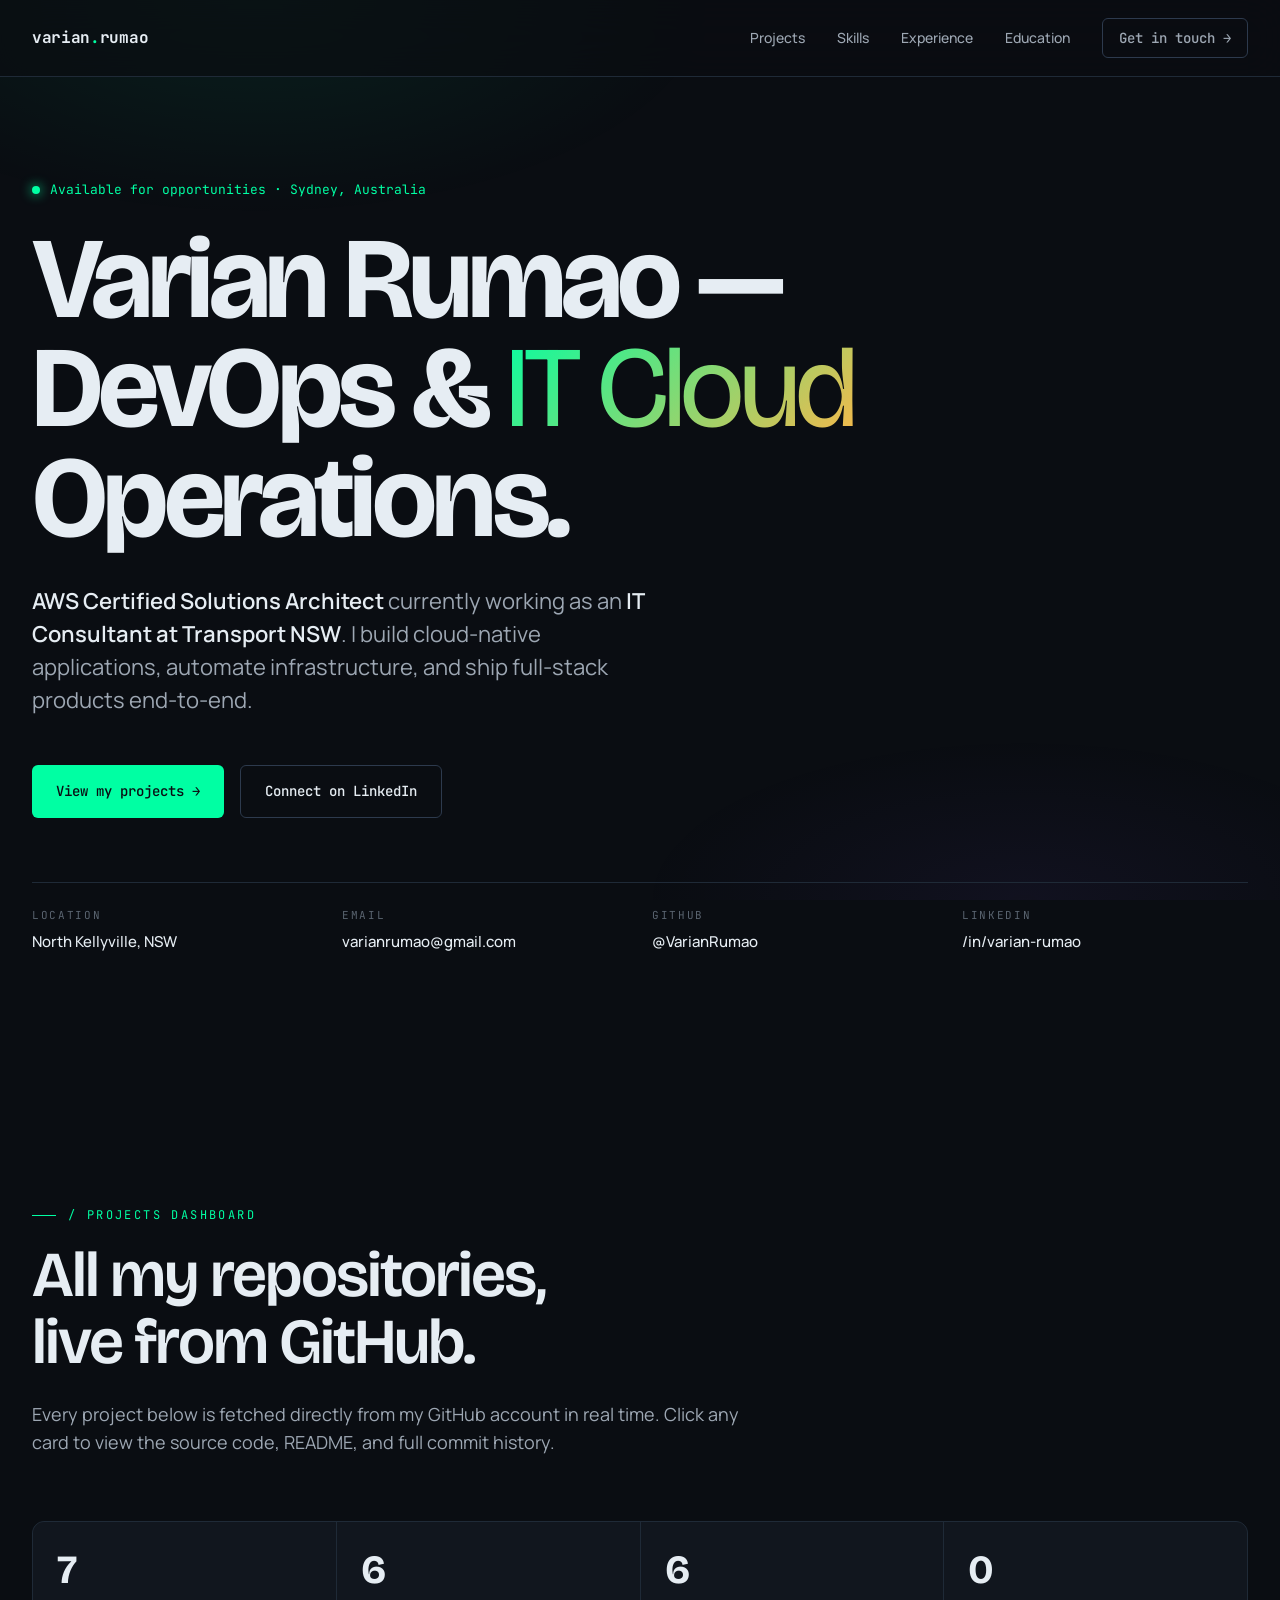
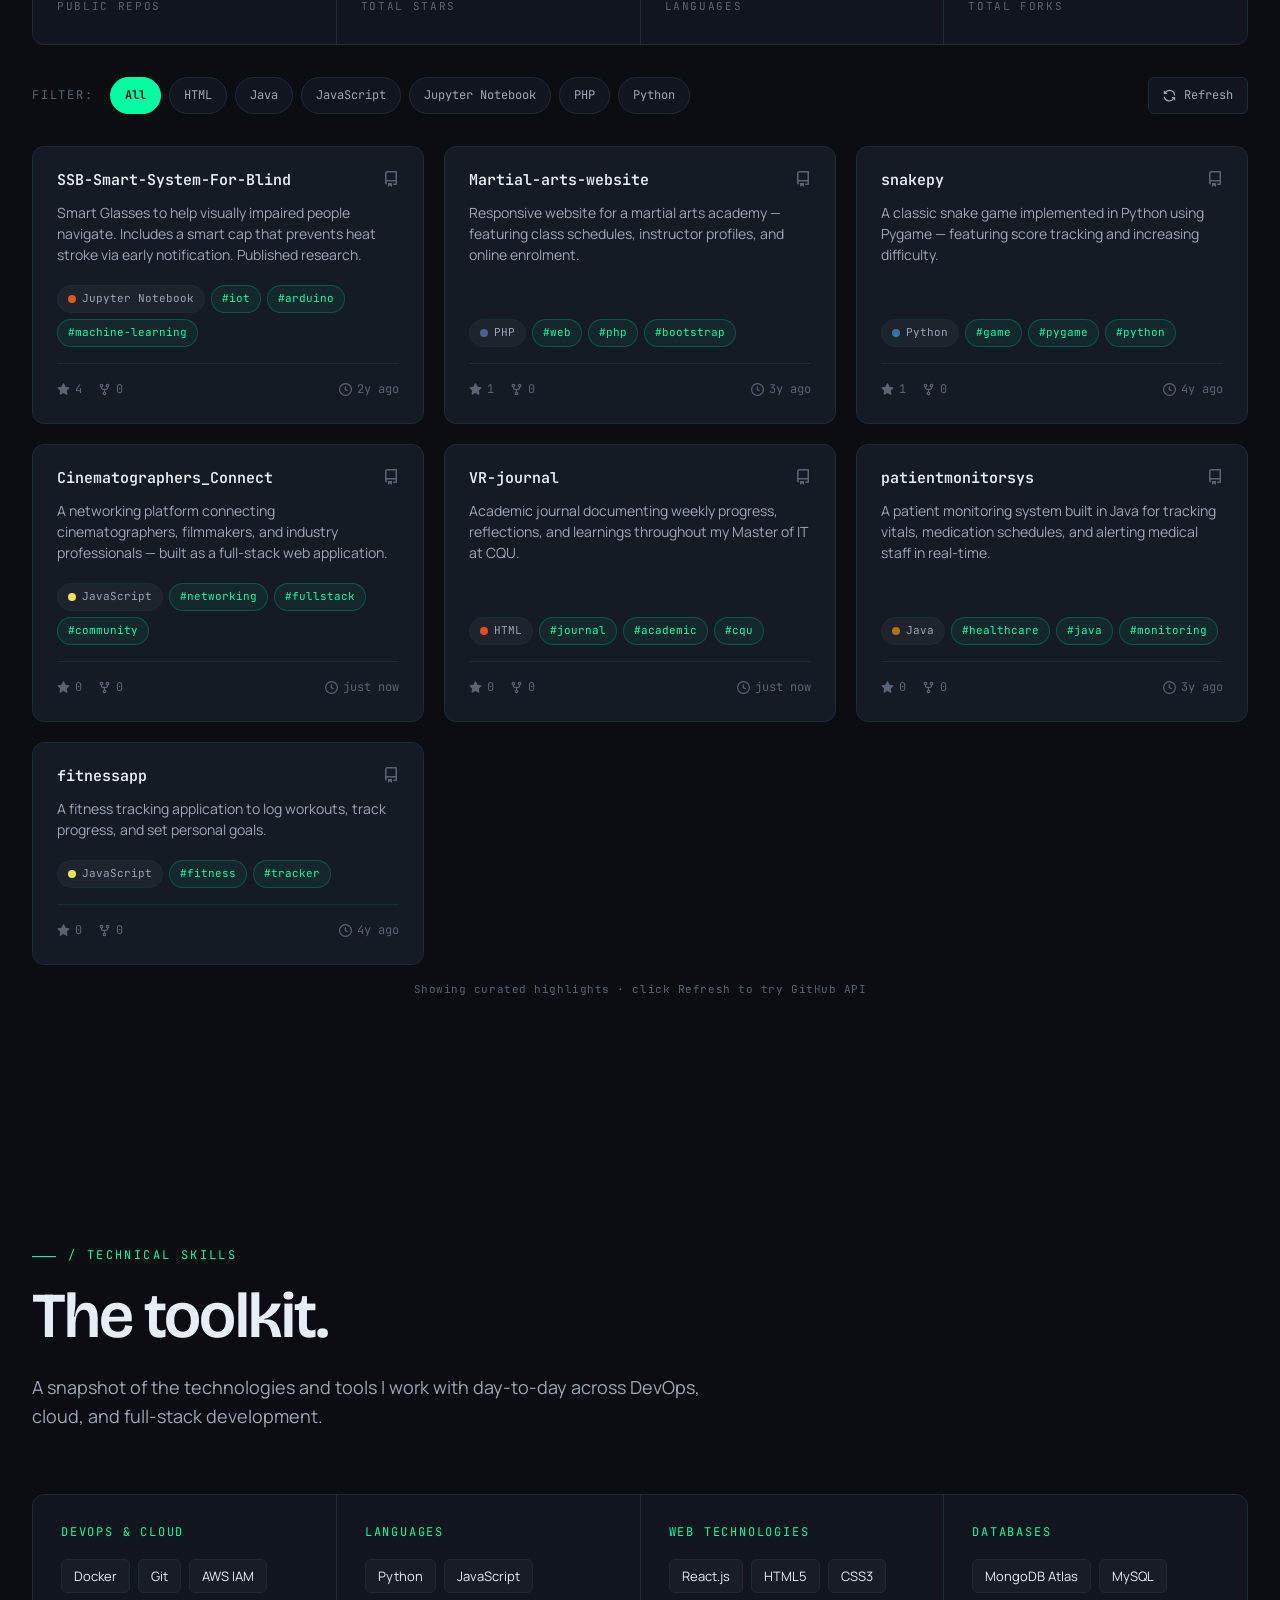
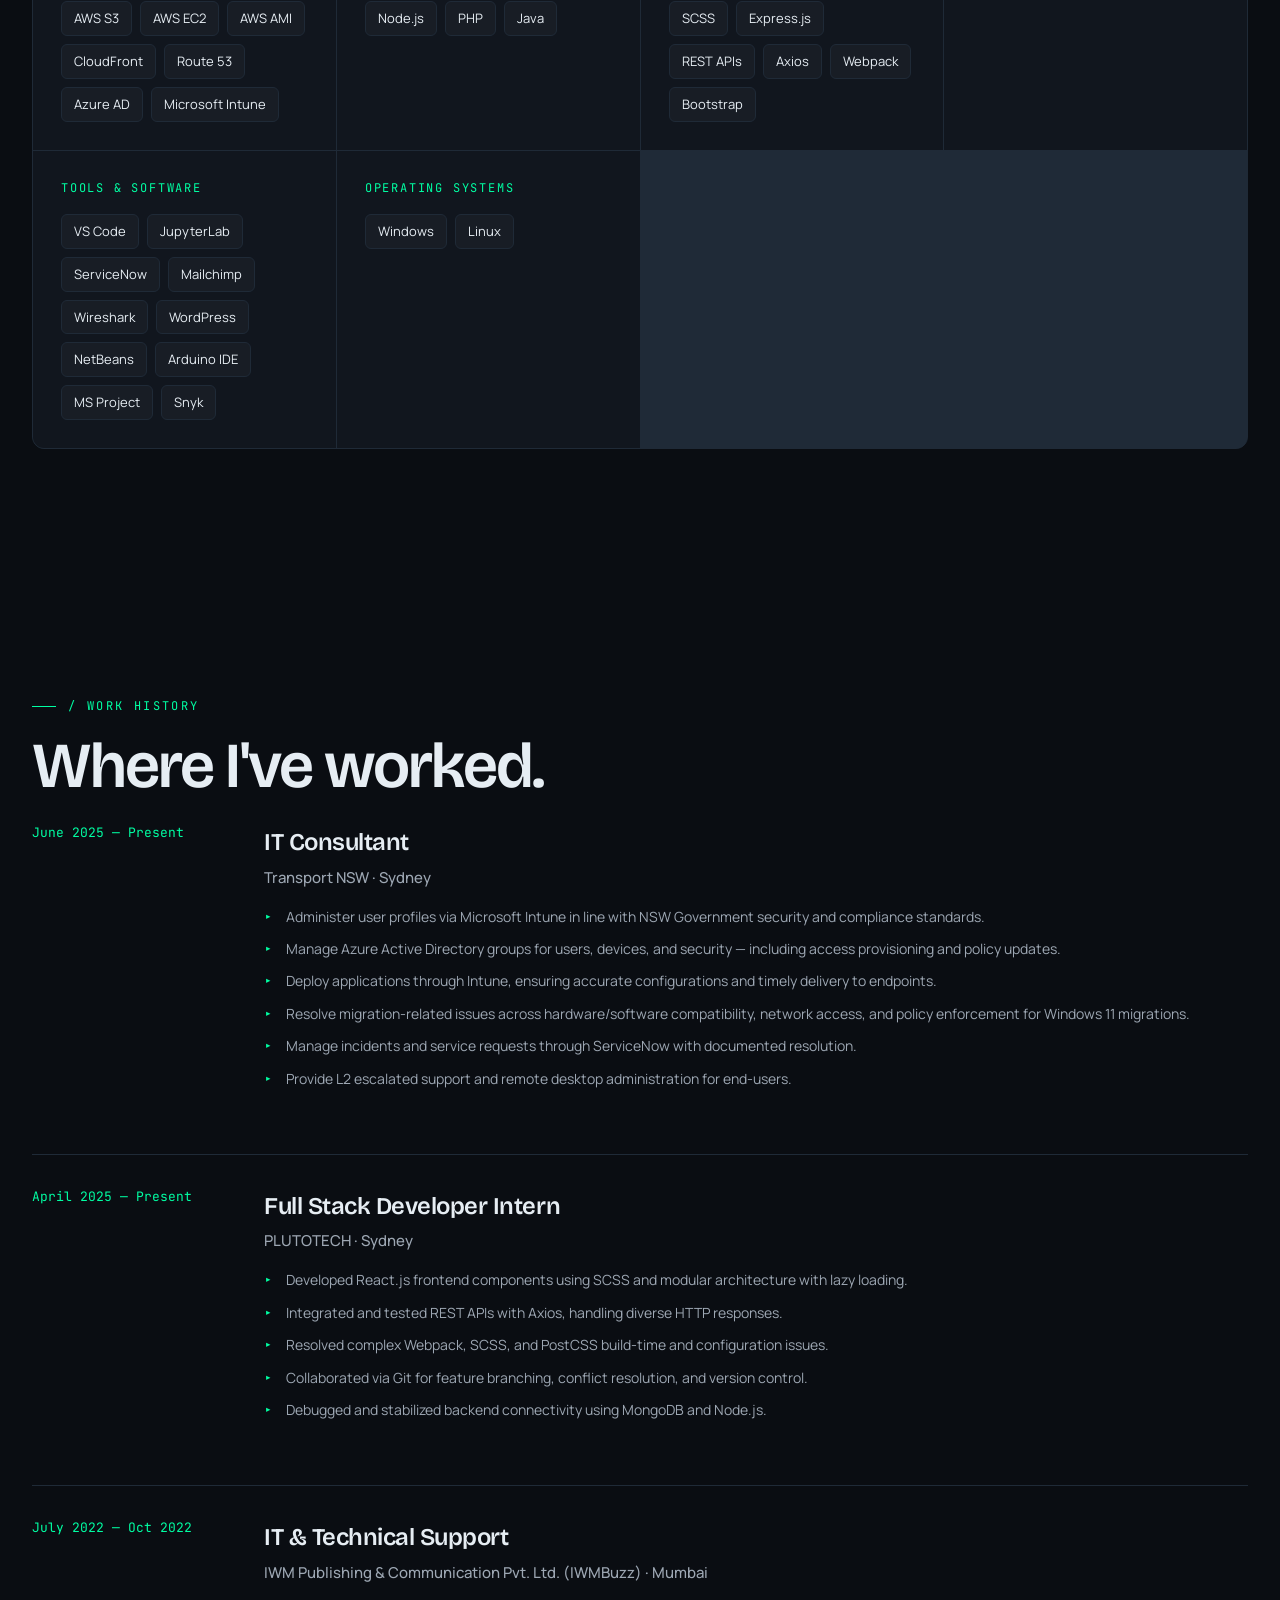
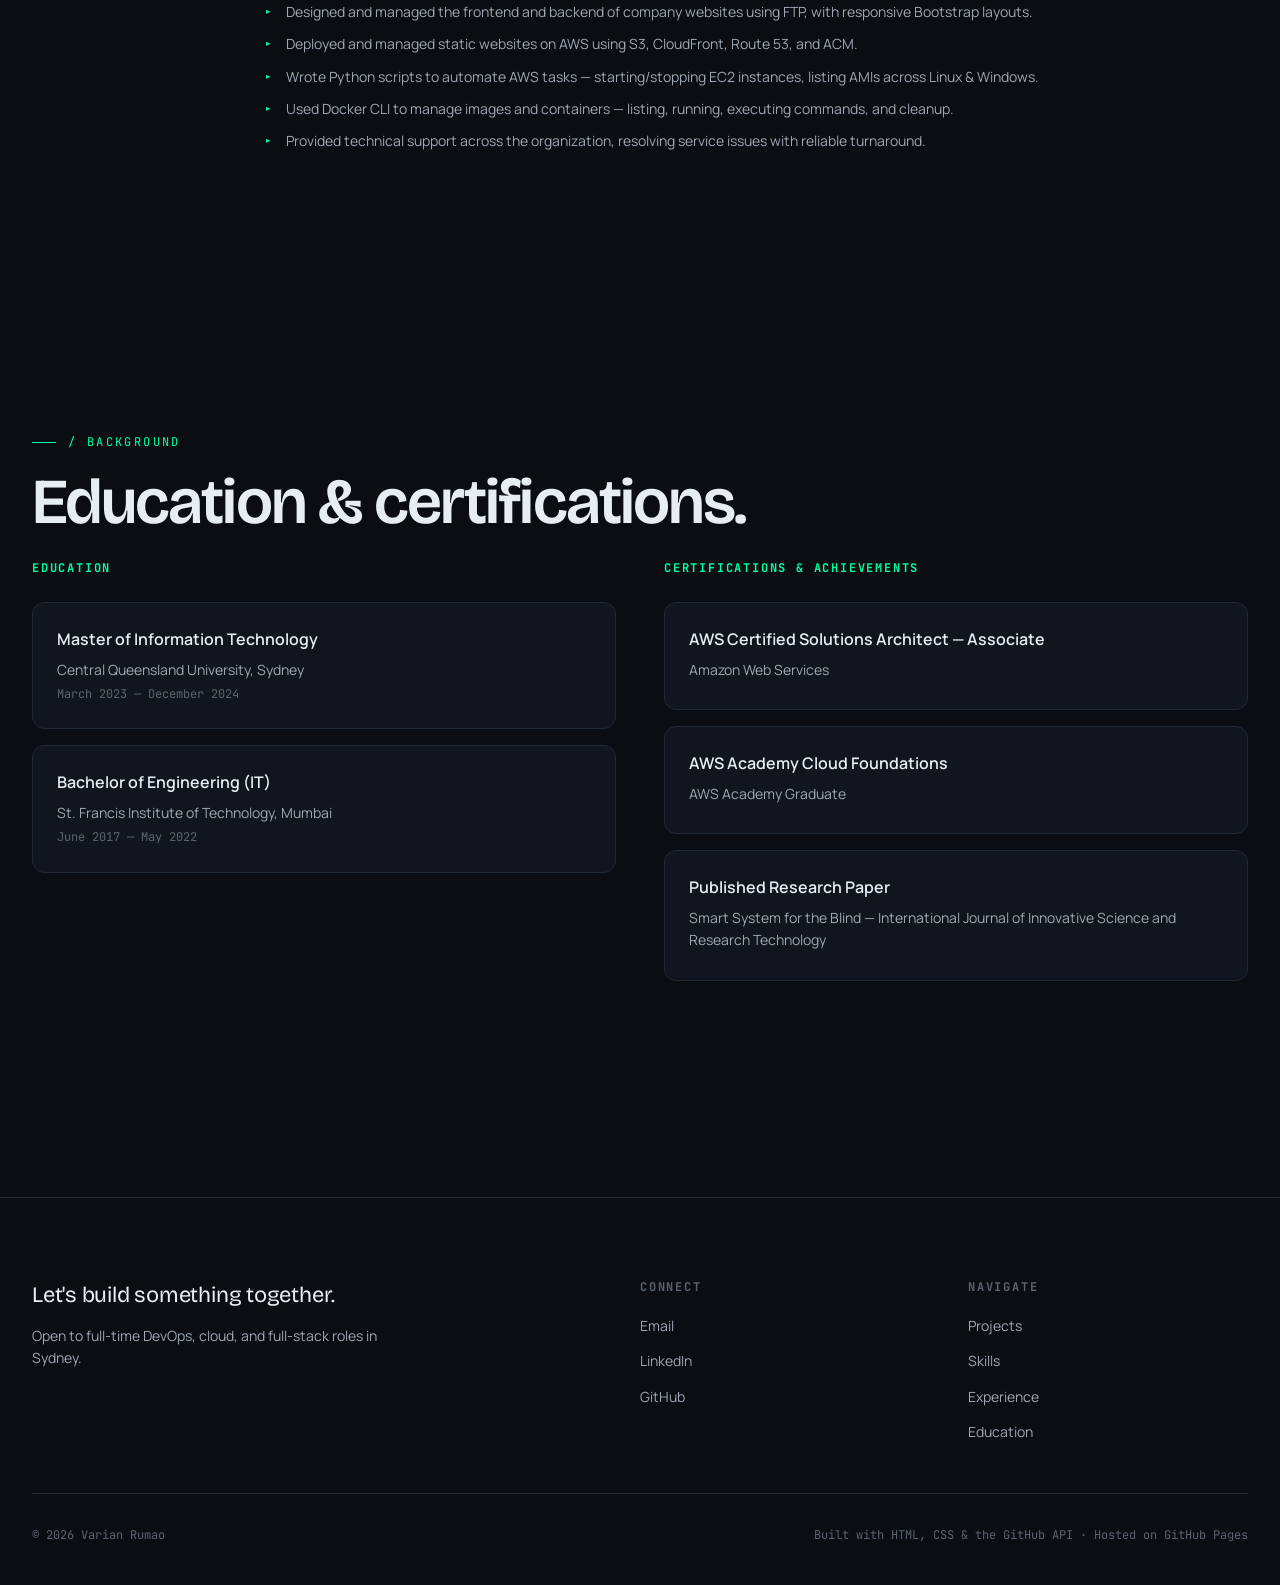
==== commit 010966b6: "<!DOCTYPE html>" ====
--- a/index.html
+++ b/index.html
@@ -3,73 +3,84 @@
 <head>
   <meta charset="UTF-8" />
   <meta name="viewport" content="width=device-width, initial-scale=1.0" />
-  <meta name="description" content="Varian Rumao [cite: 1] — IT Operations professional with enterprise experience at Transport for NSW, sustaining a 1000+ device environment. [cite: 4]" />
-  <title>Varian Rumao [cite: 1] — IT Operations Professional [cite: 4]</title>
-
+  <meta name="description" content="Varian Rumao — IT Consultant, Full Stack Developer & DevOps Engineer based in Sydney. AWS Certified Solutions Architect." />
+  <title>Varian Rumao — DevOps & IT Cloud Operations</title>
+
+  <!-- Google Fonts -->
   <link rel="preconnect" href="https://fonts.googleapis.com" />
   <link rel="preconnect" href="https://fonts.gstatic.com" crossorigin />
   <link href="https://fonts.googleapis.com/css2?family=Bricolage+Grotesque:opsz,wght@12..96,400;12..96,600;12..96,700;12..96,800&family=JetBrains+Mono:wght@400;500;700&family=Manrope:wght@300;400;500;600;700&display=swap" rel="stylesheet" />
 
+  <!-- Stylesheet -->
   <link rel="stylesheet" href="css/styles.css" />
 </head>
 <body>
 
+<!-- ====================================================
+     NAVIGATION
+     ==================================================== -->
 <nav>
   <div class="nav-inner">
-    <a href="#" class="logo">varian<span>.</span>rumao [cite: 1]</a>
+    <a href="#" class="logo">varian<span>.</span>rumao</a>
     <div class="nav-links">
       <a href="#projects">Projects</a>
       <a href="#skills">Skills</a>
       <a href="#experience">Experience</a>
       <a href="#education">Education</a>
-      <a href="mailto:varianrumao@gmail.com" class="cta">Get in touch → [cite: 2]</a>
+      <a href="mailto:varianrumao@gmail.com" class="cta">Get in touch →</a>
     </div>
   </div>
 </nav>
 
+<!-- ====================================================
+     HERO
+     ==================================================== -->
 <header class="hero">
   <div class="container">
-    <div class="hero-meta">Phone: 0432606178 [cite: 2] · Sydney, Australia</div>
+    <div class="hero-meta">Available for opportunities · Sydney, Australia</div>
     <h1>
-      Varian Rumao [cite: 1] —<br />
-      IT Operations <br />
-      <span class="accent">Professional.</span> [cite: 4]
+      Varian Rumao —<br />
+      DevOps &amp; <span class="accent">IT Cloud </span><br />
+      Operations.
     </h1>
     <p class="hero-tagline">
-      <strong>IT Operations professional</strong> with enterprise experience at Transport for NSW, sustaining a 1000+ device environment. [cite: 4] Skilled in endpoint operations, hybrid identity management (Azure AD/AD), and ITSM workflows. [cite: 5] Delivers consistent uptime using PowerShell automation and ITIL-aligned practices. [cite: 6]
+      <strong>AWS Certified Solutions Architect</strong> currently working as an <strong>IT Consultant at Transport NSW</strong>. I build cloud-native applications, automate infrastructure, and ship full-stack products end-to-end.
     </p>
     <div class="hero-actions">
       <a href="#projects" class="btn btn-primary">View my projects →</a>
-      <a href="https://www.linkedin.com/in/varian-rumao-9496921b2/" target="_blank" rel="noopener" class="btn btn-secondary">Connect on LinkedIn [cite: 2]</a>
+      <a href="https://www.linkedin.com/in/varian-rumao-9496921b2/" target="_blank" rel="noopener" class="btn btn-secondary">Connect on LinkedIn</a>
     </div>
     <div class="hero-info">
       <div class="info-block">
         <div class="label">Location</div>
-        <div class="value">Sydney, NSW</div>
+        <div class="value">North Kellyville, NSW</div>
       </div>
       <div class="info-block">
         <div class="label">Email</div>
-        <div class="value"><a href="mailto:varianrumao@gmail.com">varianrumao@gmail.com [cite: 2]</a></div>
+        <div class="value"><a href="mailto:varianrumao@gmail.com">varianrumao@gmail.com</a></div>
       </div>
       <div class="info-block">
         <div class="label">GitHub</div>
-        <div class="value"><a href="https://github.com/Varian Rumao" target="_blank" rel="noopener">@Varian Rumao [cite: 3]</a></div>
+        <div class="value"><a href="https://github.com/VarianRumao" target="_blank" rel="noopener">@VarianRumao</a></div>
       </div>
       <div class="info-block">
         <div class="label">LinkedIn</div>
-        <div class="value"><a href="https://www.linkedin.com/in/varian-rumao-9496921b2/" target="_blank" rel="noopener">/in/varian-rumao-9496921b2 [cite: 2]</a></div>
+        <div class="value"><a href="https://www.linkedin.com/in/varian-rumao-9496921b2/" target="_blank" rel="noopener">/in/varian-rumao</a></div>
       </div>
     </div>
   </div>
 </header>
 
+<!-- ====================================================
+     PROJECTS DASHBOARD (live from GitHub API)
+     ==================================================== -->
 <section id="projects">
   <div class="container">
     <div class="reveal">
       <div class="section-label">/ Projects Dashboard</div>
-      <h2 class="section-title">All my repositories,<br />live from GitHub. [cite: 184]</h2>
+      <h2 class="section-title">All my repositories,<br />live from GitHub.</h2>
       <p class="section-intro">
-        Every project below is fetched directly from my GitHub account in real time. [cite: 184] Click any card to view the source code, README, and full commit history. [cite: 185]
+        Every project below is fetched directly from my GitHub account in real time. Click any card to view the source code, README, and full commit history.
       </p>
     </div>
 
@@ -98,60 +109,74 @@
   </div>
 </section>
 
+<!-- ====================================================
+     SKILLS
+     ==================================================== -->
 <section id="skills">
   <div class="container">
     <div class="reveal">
-      <div class="section-label">/ Technical Skills [cite: 7]</div>
+      <div class="section-label">/ Technical Skills</div>
       <h2 class="section-title">The toolkit.</h2>
-      <p class="section-intro">A snapshot of the technologies, systems, and platforms I work with day-to-day across endpoint operations and identity management.</p>
+      <p class="section-intro">A snapshot of the technologies and tools I work with day-to-day across DevOps, cloud, and full-stack development.</p>
     </div>
     <div class="skills-grid reveal">
       <div class="skill-cat">
-        <div class="skill-cat-name">Identity & Access Management [cite: 9]</div>
-        <div class="skill-list">
-          <span class="skill-tag">Azure AD / Entra ID [cite: 9]</span>
-          <span class="skill-tag">Microsoft Intune (MDM/MAM) [cite: 9]</span>
-          <span class="skill-tag">Active Directory (on-prem) [cite: 9]</span>
-          <span class="skill-tag">RBAC [cite: 9]</span>
-          <span class="skill-tag">Group Policy (GPO) [cite: 9]</span>
-          <span class="skill-tag">Conditional Access [cite: 9]</span>
-          <span class="skill-tag">MFA [cite: 9]</span>
-          <span class="skill-tag">Hybrid Azure AD Join [cite: 9]</span>
-        </div>
-      </div>
-      <div class="skill-cat">
-        <div class="skill-cat-name">Endpoint & Platform Operations [cite: 10]</div>
-        <div class="skill-list">
-          <span class="skill-tag">Microsoft Intune [cite: 10]</span>
-          <span class="skill-tag">Windows 11/10 Fleet Management [cite: 11]</span>
-          <span class="skill-tag">Airlock Digital [cite: 11]</span>
-          <span class="skill-tag">Endpoint Compliance Baselines [cite: 11]</span>
-        </div>
-      </div>
-      <div class="skill-cat">
-        <div class="skill-cat-name">ITSM & Service Management [cite: 12]</div>
-        <div class="skill-list">
-          <span class="skill-tag">ServiceNow [cite: 12]</span>
-          <span class="skill-tag">Incident & Service Request [cite: 12]</span>
-          <span class="skill-tag">Change Management [cite: 12]</span>
-          <span class="skill-tag">CMDB [cite: 12]</span>
-          <span class="skill-tag">SLA Management [cite: 12]</span>
-          <span class="skill-tag">Escalation Handling [cite: 12]</span>
-          <span class="skill-tag">Problem Management [cite: 12]</span>
-        </div>
-      </div>
-      <div class="skill-cat">
-        <div class="skill-cat-name">Automation & Infrastructure [cite: 13]</div>
-        <div class="skill-list">
-          <span class="skill-tag">PowerShell [cite: 13]</span>
-          <span class="skill-tag">Active Directory [cite: 13]</span>
-          <span class="skill-tag">Remote Desktop [cite: 13]</span>
+        <div class="skill-cat-name">DevOps &amp; Cloud</div>
+        <div class="skill-list">
+          <span class="skill-tag">Docker</span><span class="skill-tag">Git</span>
+          <span class="skill-tag">AWS IAM</span><span class="skill-tag">AWS S3</span>
+          <span class="skill-tag">AWS EC2</span><span class="skill-tag">AWS AMI</span>
+          <span class="skill-tag">CloudFront</span><span class="skill-tag">Route 53</span>
+          <span class="skill-tag">Azure AD</span><span class="skill-tag">Microsoft Intune</span>
+        </div>
+      </div>
+      <div class="skill-cat">
+        <div class="skill-cat-name">Languages</div>
+        <div class="skill-list">
+          <span class="skill-tag">Python</span><span class="skill-tag">JavaScript</span>
+          <span class="skill-tag">Node.js</span><span class="skill-tag">PHP</span>
+          <span class="skill-tag">Java</span>
+        </div>
+      </div>
+      <div class="skill-cat">
+        <div class="skill-cat-name">Web Technologies</div>
+        <div class="skill-list">
+          <span class="skill-tag">React.js</span><span class="skill-tag">HTML5</span>
+          <span class="skill-tag">CSS3</span><span class="skill-tag">SCSS</span>
+          <span class="skill-tag">Express.js</span><span class="skill-tag">REST APIs</span>
+          <span class="skill-tag">Axios</span><span class="skill-tag">Webpack</span>
+          <span class="skill-tag">Bootstrap</span>
+        </div>
+      </div>
+      <div class="skill-cat">
+        <div class="skill-cat-name">Databases</div>
+        <div class="skill-list">
+          <span class="skill-tag">MongoDB Atlas</span><span class="skill-tag">MySQL</span>
+        </div>
+      </div>
+      <div class="skill-cat">
+        <div class="skill-cat-name">Tools &amp; Software</div>
+        <div class="skill-list">
+          <span class="skill-tag">VS Code</span><span class="skill-tag">JupyterLab</span>
+          <span class="skill-tag">ServiceNow</span><span class="skill-tag">Mailchimp</span>
+          <span class="skill-tag">Wireshark</span><span class="skill-tag">WordPress</span>
+          <span class="skill-tag">NetBeans</span><span class="skill-tag">Arduino IDE</span>
+          <span class="skill-tag">MS Project</span><span class="skill-tag">Snyk</span>
+        </div>
+      </div>
+      <div class="skill-cat">
+        <div class="skill-cat-name">Operating Systems</div>
+        <div class="skill-list">
+          <span class="skill-tag">Windows</span><span class="skill-tag">Linux</span>
         </div>
       </div>
     </div>
   </div>
 </section>
 
+<!-- ====================================================
+     EXPERIENCE
+     ==================================================== -->
 <section id="experience">
   <div class="container">
     <div class="reveal">
@@ -160,39 +185,55 @@
     </div>
     <div class="exp-list reveal">
       <article class="exp-item">
-        <div class="exp-date">June 2025 — Present [cite: 15]</div>
+        <div class="exp-date">June 2025 — Present</div>
         <div>
-          <div class="exp-role">IT Consultant [cite: 14]</div>
-          <div class="exp-company">DRGROUP (Client - Transport for NSW) [cite: 14]</div>
+          <div class="exp-role">IT Consultant</div>
+          <div class="exp-company">Transport NSW · Sydney</div>
           <ul class="exp-points">
-            <li>Operated and maintained Microsoft Intune MDM/MAM environment for 1,000+ endpoint fleet - managed compliance policies, configuration profiles, app assignments, and OS update rings to ensure continuous fleet health and compliance. [cite: 16]</li>
-            <li>Administered Azure AD / Entra ID and on-premises Active Directory owned user/group lifecycle, RBAC role assignments, security group provisioning, Hybrid Azure AD Join, and Group Policy configuration across business units. [cite: 17]</li>
-            <li>Managed the Airlock Digital application whitelisting platform - processed OTP approvals, maintained allow lists, and updated control rules to enforce endpoint application security policy. [cite: 18]</li>
-            <li>Handled 200+ ServiceNow tickets monthly across Incident, Service Request, and Change Management queues maintained SLA adherence, accurate CMDB documentation, and timely resolution across all priority levels. [cite: 19]</li>
-            <li>Supported a large-scale Windows 11 Migration across multiple business units diagnosed Intune enrolment failures, hardware compatibility issues, and GPO conflicts, reducing backlog through structured troubleshooting and root cause analysis. [cite: 20, 21]</li>
-            <li>Authored and ran PowerShell scripts to automate endpoint provisioning tasks, hash file collection, and compliance reporting - reducing manual operations. [cite: 22]</li>
-            <li>Delivered Level 2 escalation support for endpoint management, identity access, and application deployment incidents ensuring minimal disruption to business operations. [cite: 23]</li>
+            <li>Administer user profiles via Microsoft Intune in line with NSW Government security and compliance standards.</li>
+            <li>Manage Azure Active Directory groups for users, devices, and security — including access provisioning and policy updates.</li>
+            <li>Deploy applications through Intune, ensuring accurate configurations and timely delivery to endpoints.</li>
+            <li>Resolve migration-related issues across hardware/software compatibility, network access, and policy enforcement for Windows 11 migrations.</li>
+            <li>Manage incidents and service requests through ServiceNow with documented resolution.</li>
+            <li>Provide L2 escalated support and remote desktop administration for end-users.</li>
           </ul>
         </div>
       </article>
       <article class="exp-item">
-        <div class="exp-date">July 2022 — October 2022 [cite: 25]</div>
+        <div class="exp-date">April 2025 — Present</div>
         <div>
-          <div class="exp-role">IT and Technical Support [cite: 24]</div>
-          <div class="exp-company">IWM PUBLISHING AND COMMUNICATION PVT. LTD. (IWMBuzz), Mumbai [cite: 24, 25]</div>
+          <div class="exp-role">Full Stack Developer Intern</div>
+          <div class="exp-company">PLUTOTECH · Sydney</div>
           <ul class="exp-points">
-            <li>Website Management: Designed and managed frontend and backend of company websites using FTP Client, implementing responsive designs with Bootstrap. [cite: 26]</li>
-            <li>AWS Hosting: Deployed and managed static websites using AWS services including S3, CloudFront, Route 53 and ACM. [cite: 27]</li>
-            <li>AWS Automation: Developed Python scripts to automate AWS tasks such as starting/stopping EC2 instances and listing AMI instances on Windows and Linux. [cite: 28]</li>
-            <li>Docker Operations: Used Docker CLI to manage images and containers, including listing, running, executing commands within, and deleting Docker images. [cite: 29]</li>
-            <li>Technical Support: Provided timely responses to service issues and requests, ensuring reliable technical support across the organization. [cite: 30]</li>
+            <li>Developed React.js frontend components using SCSS and modular architecture with lazy loading.</li>
+            <li>Integrated and tested REST APIs with Axios, handling diverse HTTP responses.</li>
+            <li>Resolved complex Webpack, SCSS, and PostCSS build-time and configuration issues.</li>
+            <li>Collaborated via Git for feature branching, conflict resolution, and version control.</li>
+            <li>Debugged and stabilized backend connectivity using MongoDB and Node.js.</li>
           </ul>
         </div>
       </article>
+      <article class="exp-item">
+        <div class="exp-date">July 2022 — Oct 2022</div>
+        <div>
+          <div class="exp-role">IT &amp; Technical Support</div>
+          <div class="exp-company">IWM Publishing &amp; Communication Pvt. Ltd. (IWMBuzz) · Mumbai</div>
+          <ul class="exp-points">
+            <li>Designed and managed the frontend and backend of company websites using FTP, with responsive Bootstrap layouts.</li>
+            <li>Deployed and managed static websites on AWS using S3, CloudFront, Route 53, and ACM.</li>
+            <li>Wrote Python scripts to automate AWS tasks — starting/stopping EC2 instances, listing AMIs across Linux &amp; Windows.</li>
+            <li>Used Docker CLI to manage images and containers — listing, running, executing commands, and cleanup.</li>
+            <li>Provided technical support across the organization, resolving service issues with reliable turnaround.</li>
+          </ul>
+        </div>
+      </article>
     </div>
   </div>
 </section>
 
+<!-- ====================================================
+     EDUCATION & CERTIFICATIONS
+     ==================================================== -->
 <section id="education">
   <div class="container">
     <div class="reveal">
@@ -201,59 +242,53 @@
     </div>
     <div class="two-col reveal">
       <div>
-        <h3 class="skill-cat-name" style="margin-bottom:24px;">Education [cite: 37]</h3>
+        <h3 class="skill-cat-name" style="margin-bottom:24px;">Education</h3>
         <div class="edu-item">
-          <div class="edu-degree">Master of Information Technology [cite: 38]</div>
-          <div class="edu-school">Central Queensland University of Technology, Sydney [cite: 38]</div>
-          <div class="edu-date">March 2023 — December 2024 [cite: 38]</div>
+          <div class="edu-degree">Master of Information Technology</div>
+          <div class="edu-school">Central Queensland University, Sydney</div>
+          <div class="edu-date">March 2023 — December 2024</div>
         </div>
         <div class="edu-item">
-          <div class="edu-degree">Bachelor of Engineering (IT) [cite: 39]</div>
-          <div class="edu-school">St. Francis Institute of Technology, Mumbai [cite: 39]</div>
-          <div class="edu-date">June 2017 — May 2022 [cite: 39]</div>
+          <div class="edu-degree">Bachelor of Engineering (IT)</div>
+          <div class="edu-school">St. Francis Institute of Technology, Mumbai</div>
+          <div class="edu-date">June 2017 — May 2022</div>
         </div>
       </div>
       <div>
-        <h3 class="skill-cat-name" style="margin-bottom:24px;">Accomplishments & Certifications [cite: 31]</h3>
+        <h3 class="skill-cat-name" style="margin-bottom:24px;">Certifications &amp; Achievements</h3>
         <div class="cert-item">
-          <div class="cert-name">Microsoft Azure Administrator [cite: 35]</div>
-          <div class="cert-issuer">Microsoft [cite: 35]</div>
+          <div class="cert-name">AWS Certified Solutions Architect — Associate</div>
+          <div class="cert-issuer">Amazon Web Services</div>
         </div>
         <div class="cert-item">
-          <div class="cert-name">Azure Network Engineer - Associate [cite: 36]</div>
-          <div class="cert-issuer">Microsoft [cite: 36]</div>
+          <div class="cert-name">AWS Academy Cloud Foundations</div>
+          <div class="cert-issuer">AWS Academy Graduate</div>
         </div>
         <div class="cert-item">
-          <div class="cert-name">AWS Certified Solutions Architect - Associate [cite: 32]</div>
-          <div class="cert-issuer">Amazon Web Services [cite: 32]</div>
-        </div>
-        <div class="cert-item">
-          <div class="cert-name">AWS Academy Graduate - AWS Academy Cloud Foundations [cite: 33]</div>
-          <div class="cert-issuer">Amazon Web Services [cite: 33]</div>
-        </div>
-        <div class="cert-item">
-          <div class="cert-name">Published a research paper [cite: 34]</div>
-          <div class="cert-issuer">Smart System for the Blind — International Journal of Innovative Science and Research Technology [cite: 34]</div>
+          <div class="cert-name">Published Research Paper</div>
+          <div class="cert-issuer">Smart System for the Blind — International Journal of Innovative Science and Research Technology</div>
         </div>
       </div>
     </div>
   </div>
 </section>
 
+<!-- ====================================================
+     FOOTER
+     ==================================================== -->
 <footer>
   <div class="container">
     <div class="footer-grid">
       <div class="footer-col">
-        <p class="footer-tagline">IT Operations professional sustaining 1000+ device environments. [cite: 4]</p>
-        <p style="color:var(--text-dim);font-size:14px;max-width:380px;">Available for endpoint operations, IAM, and technical consulting roles in Sydney.</p>
+        <p class="footer-tagline">Let's build something together.</p>
+        <p style="color:var(--text-dim);font-size:14px;max-width:380px;">Open to full-time DevOps, cloud, and full-stack roles in Sydney.</p>
       </div>
       <div class="footer-col">
         <h4>Connect</h4>
         <ul>
-          <li><a href="mailto:varianrumao@gmail.com">Email [cite: 2]</a></li>
-          <li><a href="https://www.linkedin.com/in/varian-rumao-9496921b2/" target="_blank" rel="noopener">LinkedIn [cite: 2]</a></li>
-          <li><a href="https://github.com/Varian Rumao" target="_blank" rel="noopener">GitHub [cite: 3]</a></li>
-          <li><a href="https://varianrumao.com" target="_blank" rel="noopener">Website [cite: 2]</a></li>
+          <li><a href="mailto:varianrumao@gmail.com">Email</a></li>
+          <li><a href="https://www.linkedin.com/in/varian-rumao-9496921b2/" target="_blank" rel="noopener">LinkedIn</a></li>
+          <li><a href="https://github.com/VarianRumao" target="_blank" rel="noopener">GitHub</a></li>
         </ul>
       </div>
       <div class="footer-col">
@@ -267,13 +302,14 @@
       </div>
     </div>
     <div class="footer-bottom">
-      <span>© <span id="year">2026</span> Varian Rumao [cite: 1]</span>
+      <span>© <span id="year">2026</span> Varian Rumao</span>
       <span>Built with HTML, CSS &amp; the GitHub API · Hosted on GitHub Pages</span>
     </div>
   </div>
 </footer>
 
+<!-- Main JavaScript -->
 <script src="js/main.js"></script>
 
 </body>
-</html>+</html>
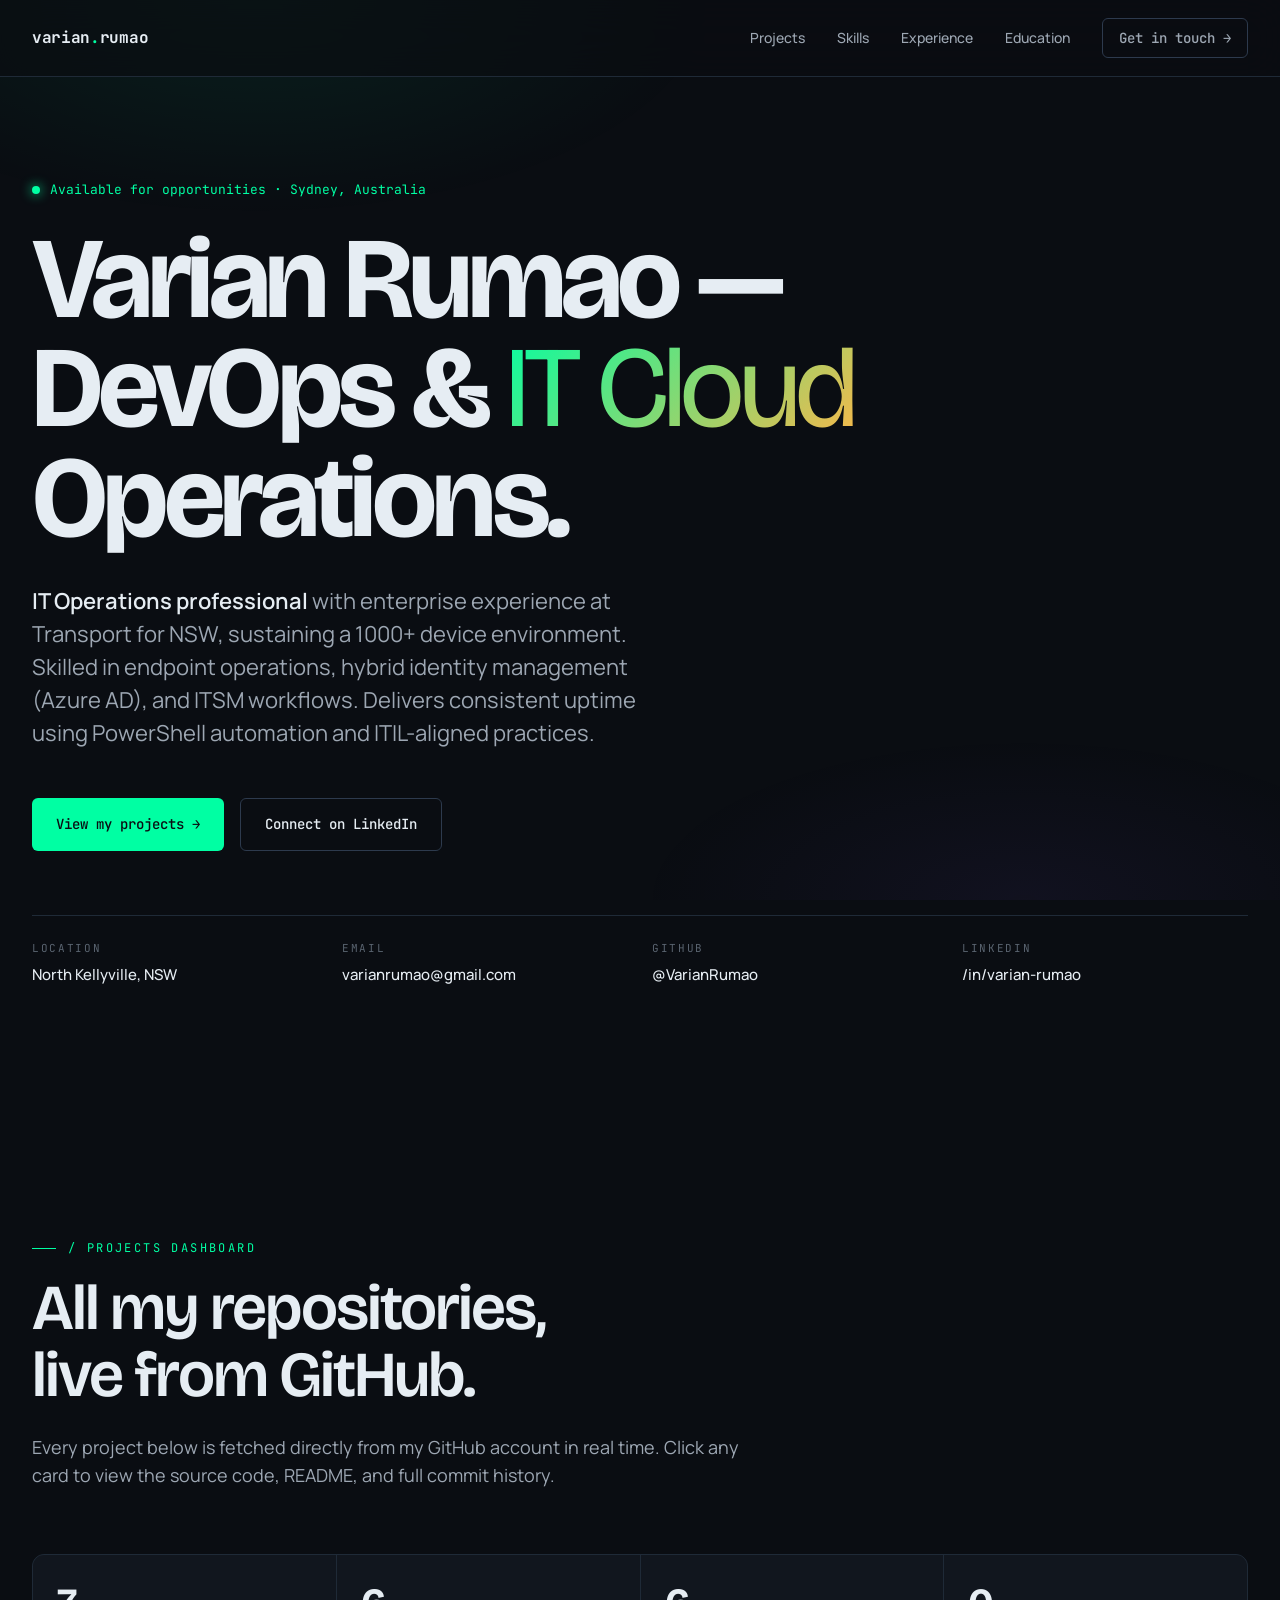
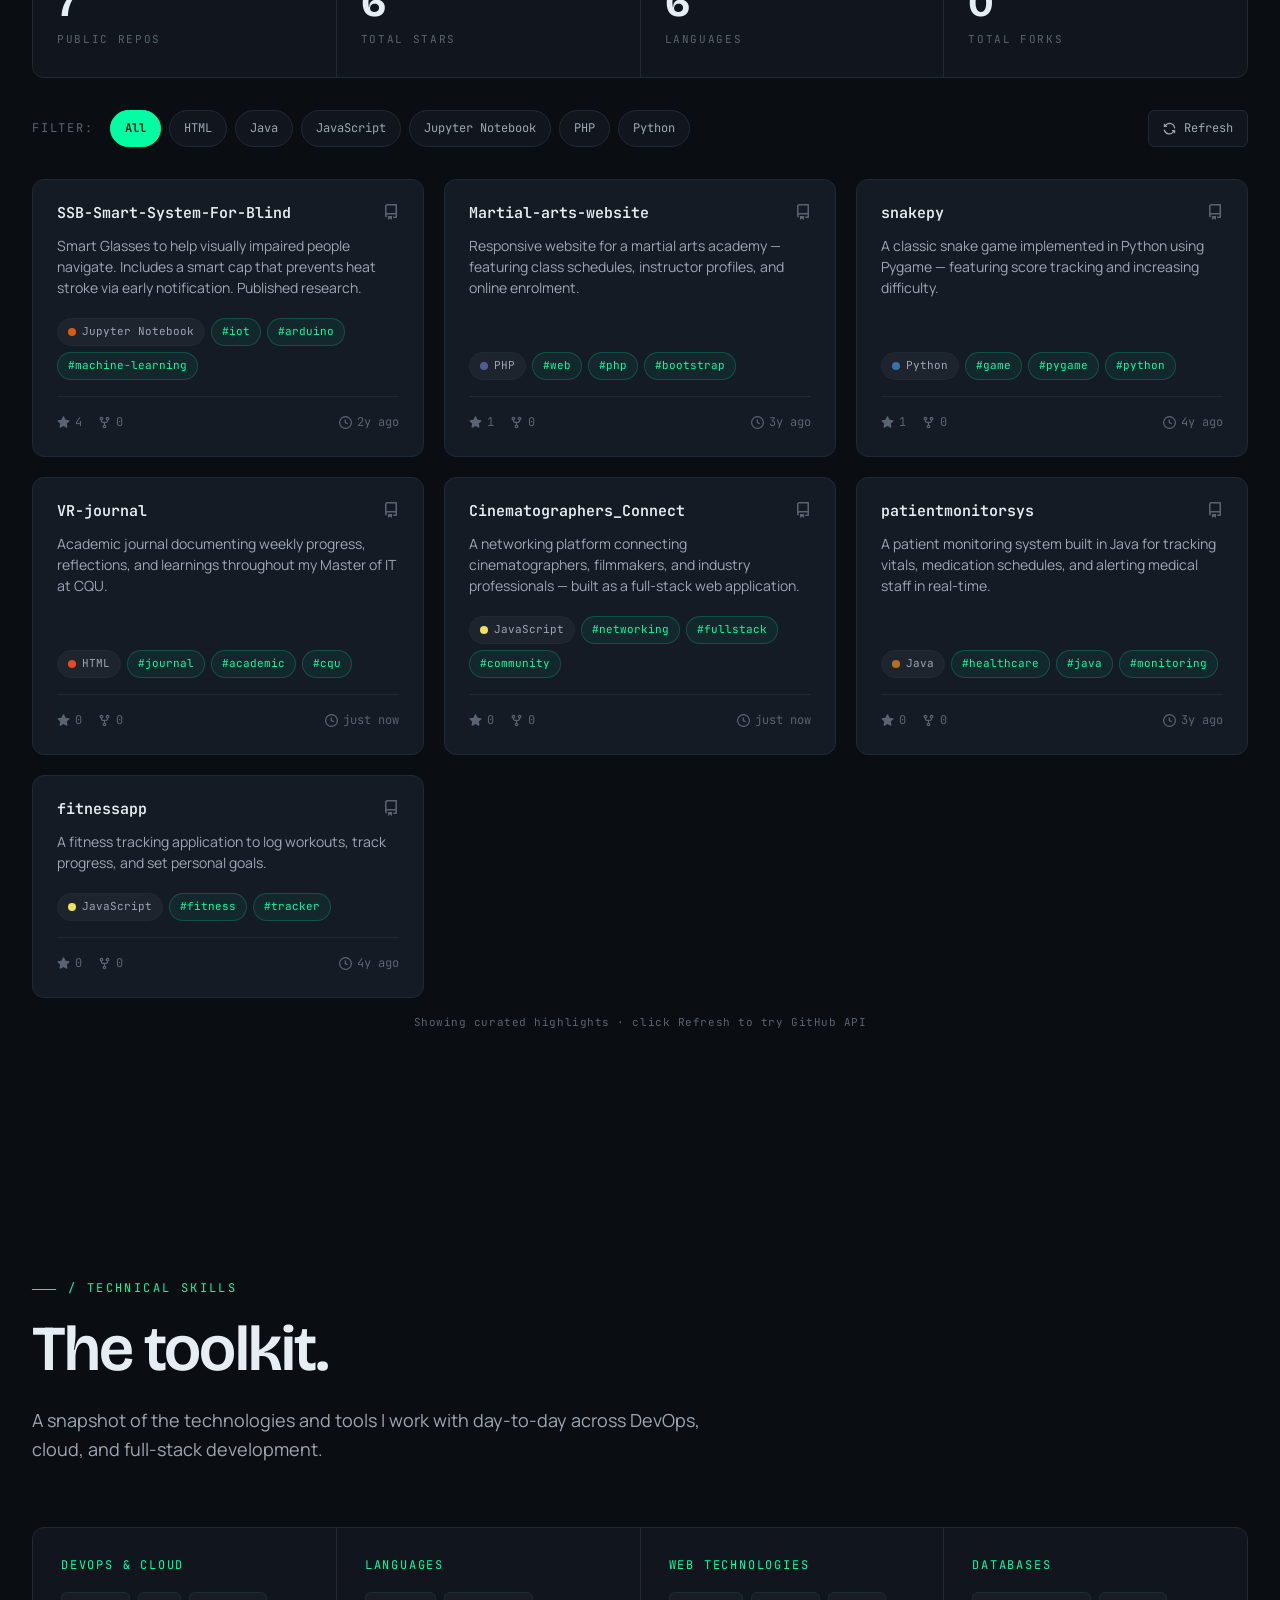
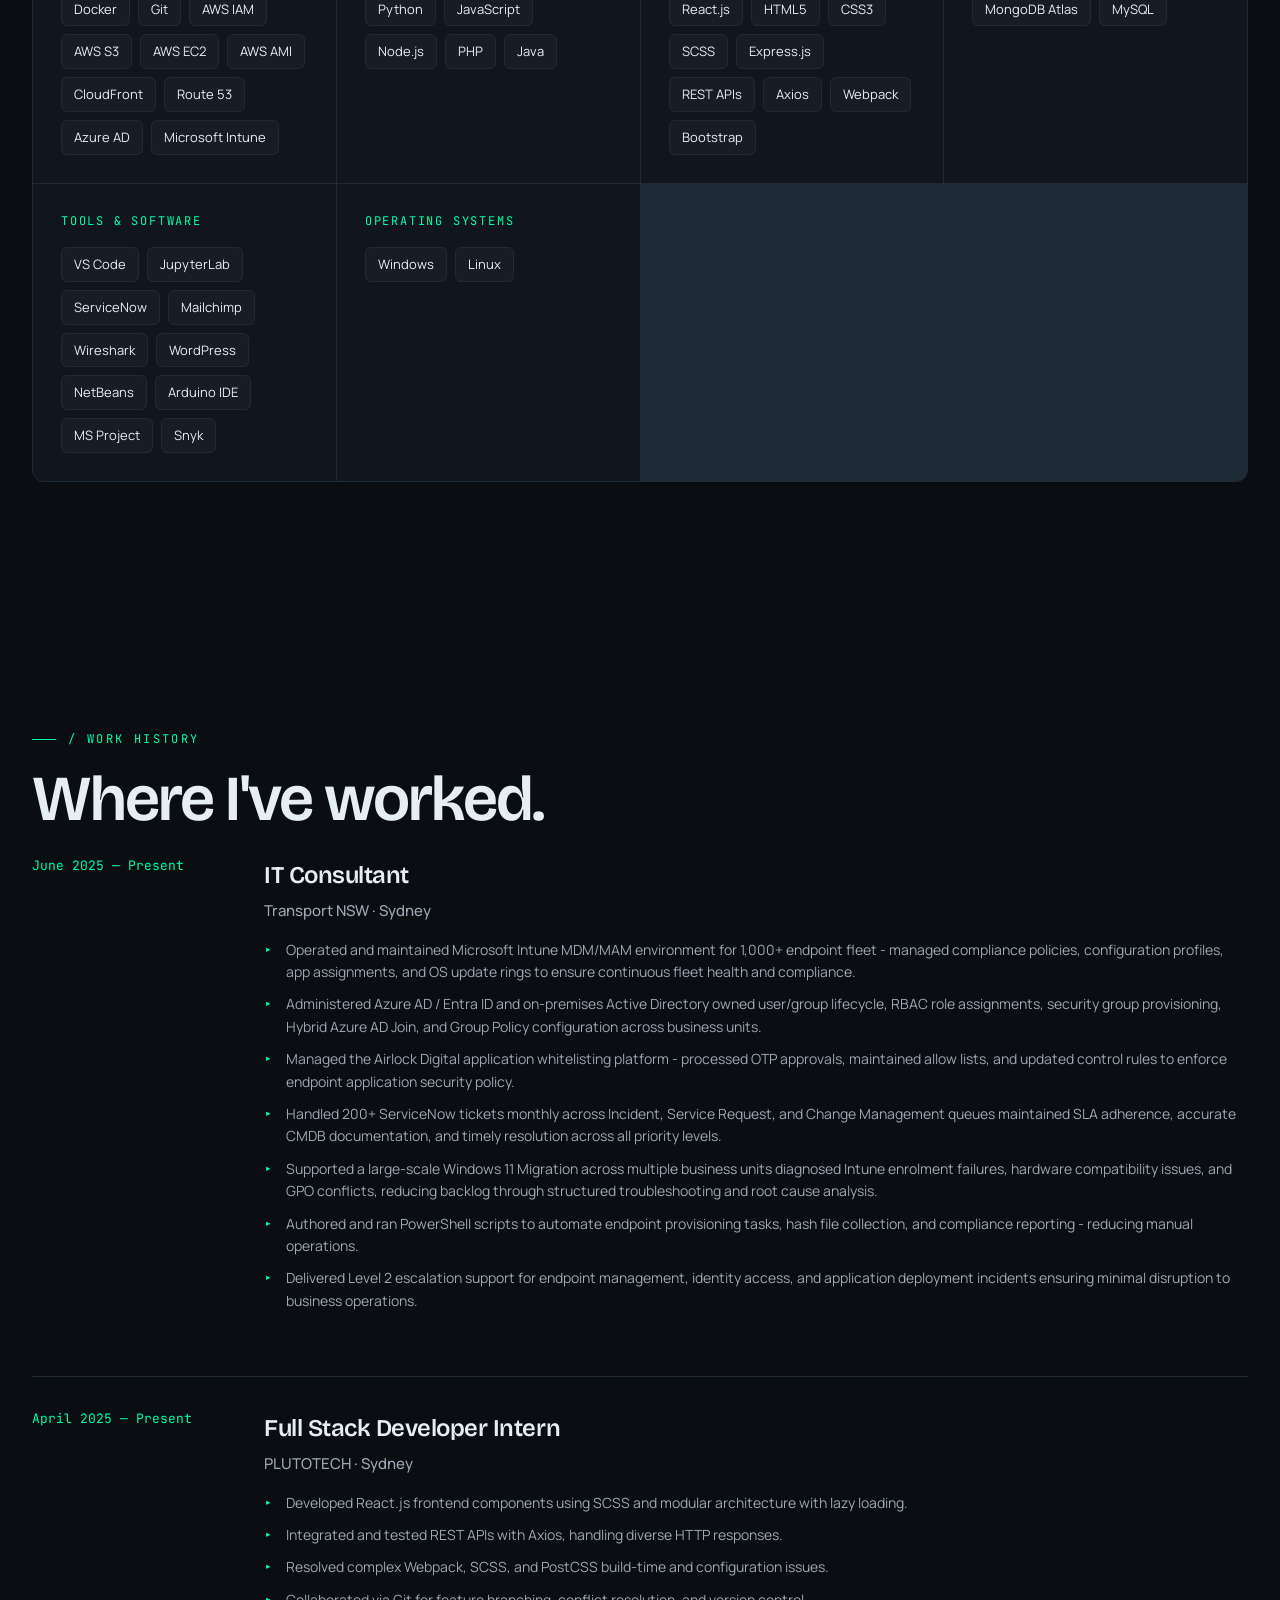
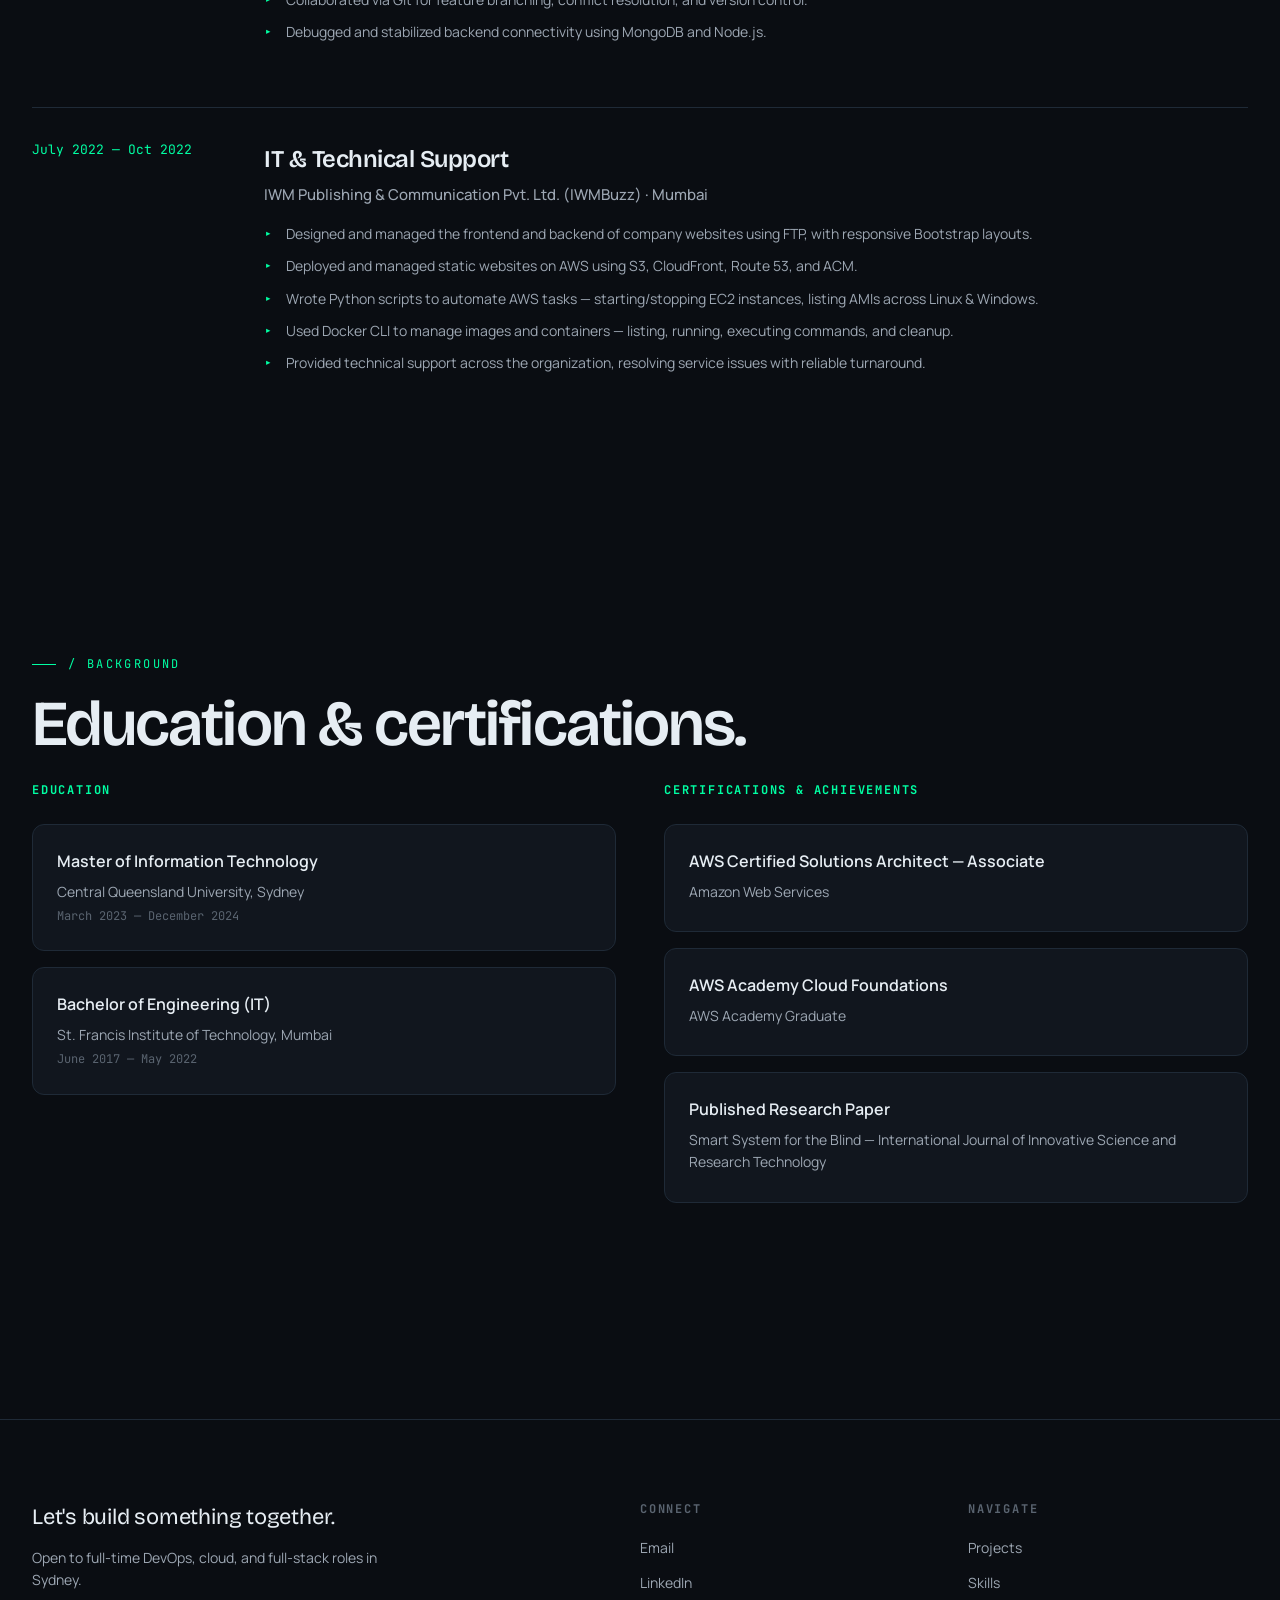
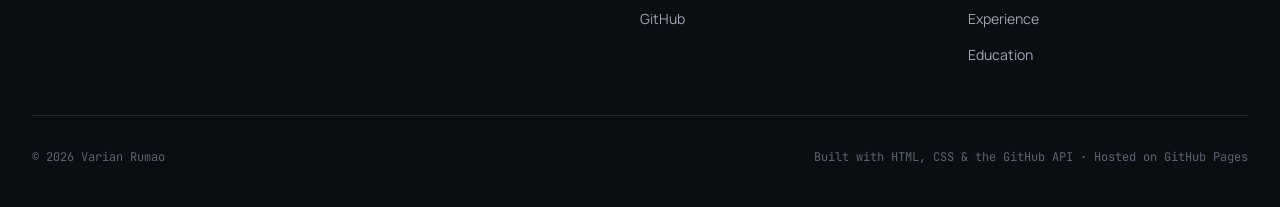
==== commit 8973bc01: "updated" ====
--- a/index.html
+++ b/index.html
@@ -43,8 +43,8 @@
       DevOps &amp; <span class="accent">IT Cloud </span><br />
       Operations.
     </h1>
-    <p class="hero-tagline">
-      <strong>AWS Certified Solutions Architect</strong> currently working as an <strong>IT Consultant at Transport NSW</strong>. I build cloud-native applications, automate infrastructure, and ship full-stack products end-to-end.
+   <p class="hero-tagline">
+      <strong>IT Operations professional</strong> with enterprise experience at Transport for NSW, sustaining a 1000+ device environment. Skilled in endpoint operations, hybrid identity management (Azure AD), and ITSM workflows. Delivers consistent uptime using PowerShell automation and ITIL-aligned practices.
     </p>
     <div class="hero-actions">
       <a href="#projects" class="btn btn-primary">View my projects →</a>
@@ -190,12 +190,14 @@
           <div class="exp-role">IT Consultant</div>
           <div class="exp-company">Transport NSW · Sydney</div>
           <ul class="exp-points">
-            <li>Administer user profiles via Microsoft Intune in line with NSW Government security and compliance standards.</li>
-            <li>Manage Azure Active Directory groups for users, devices, and security — including access provisioning and policy updates.</li>
-            <li>Deploy applications through Intune, ensuring accurate configurations and timely delivery to endpoints.</li>
-            <li>Resolve migration-related issues across hardware/software compatibility, network access, and policy enforcement for Windows 11 migrations.</li>
-            <li>Manage incidents and service requests through ServiceNow with documented resolution.</li>
-            <li>Provide L2 escalated support and remote desktop administration for end-users.</li>
+            <li>Operated and maintained Microsoft Intune MDM/MAM environment for 1,000+ endpoint fleet - managed compliance policies, configuration profiles, app assignments, and OS update rings to ensure continuous fleet health and compliance.  </li>
+            <li>Administered Azure AD / Entra ID and on-premises Active Directory owned user/group lifecycle, RBAC role assignments, security group provisioning, Hybrid Azure AD Join, and Group Policy configuration across business units.</li>
+            <li>Managed the Airlock Digital application whitelisting platform - processed OTP approvals, maintained allow lists, and updated control rules to enforce endpoint application security policy.</li>
+            <li>Handled 200+ ServiceNow tickets monthly across Incident, Service Request, and Change Management queues maintained SLA adherence, accurate CMDB documentation, and timely resolution across all priority levels.</li>
+            <li>Supported a large-scale Windows 11 Migration across multiple business units diagnosed Intune enrolment failures, hardware compatibility issues, and GPO conflicts, reducing backlog through structured troubleshooting and root cause analysis.</li>
+            <li>Authored and ran PowerShell scripts to automate endpoint provisioning tasks, hash file collection, and compliance reporting - reducing manual operations.</li>
+            <li>Delivered Level 2 escalation support for endpoint management, identity access, and application deployment incidents ensuring minimal disruption to business operations.</li>
+          </ul>
           </ul>
         </div>
       </article>
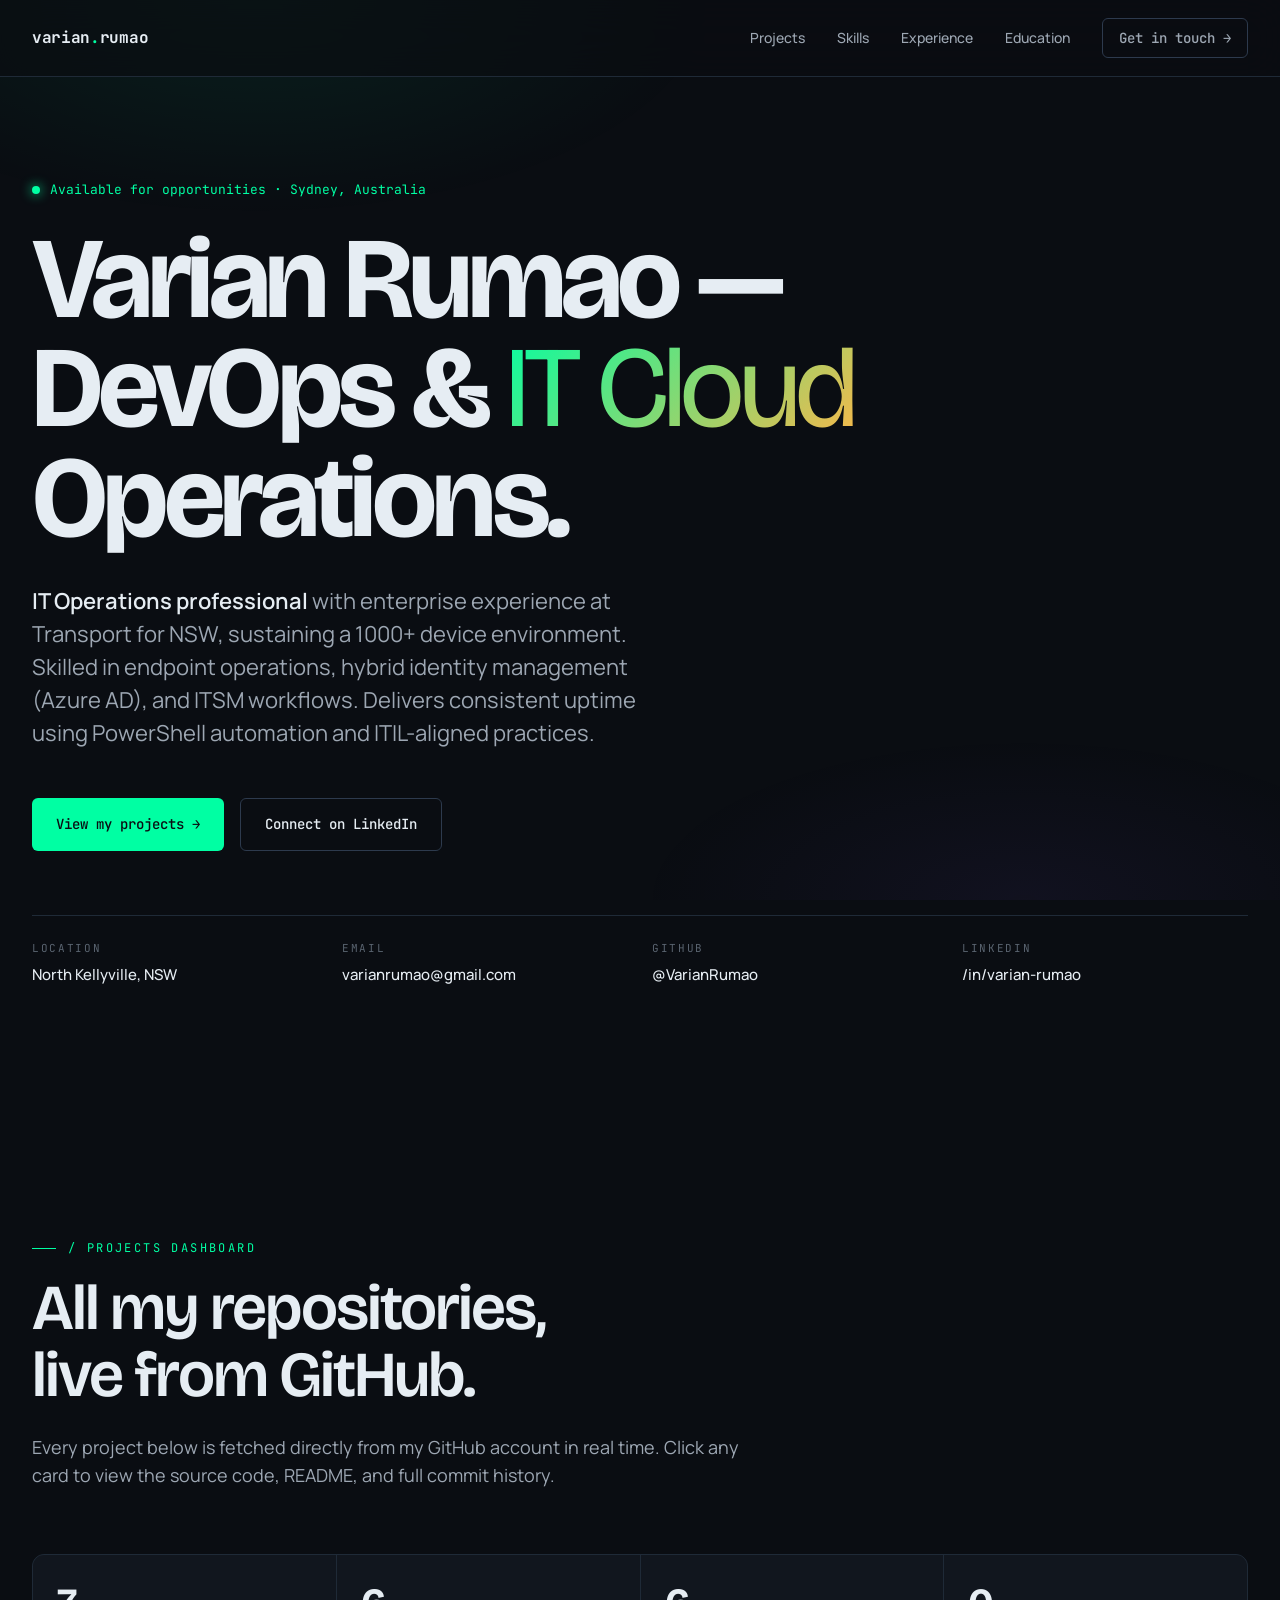
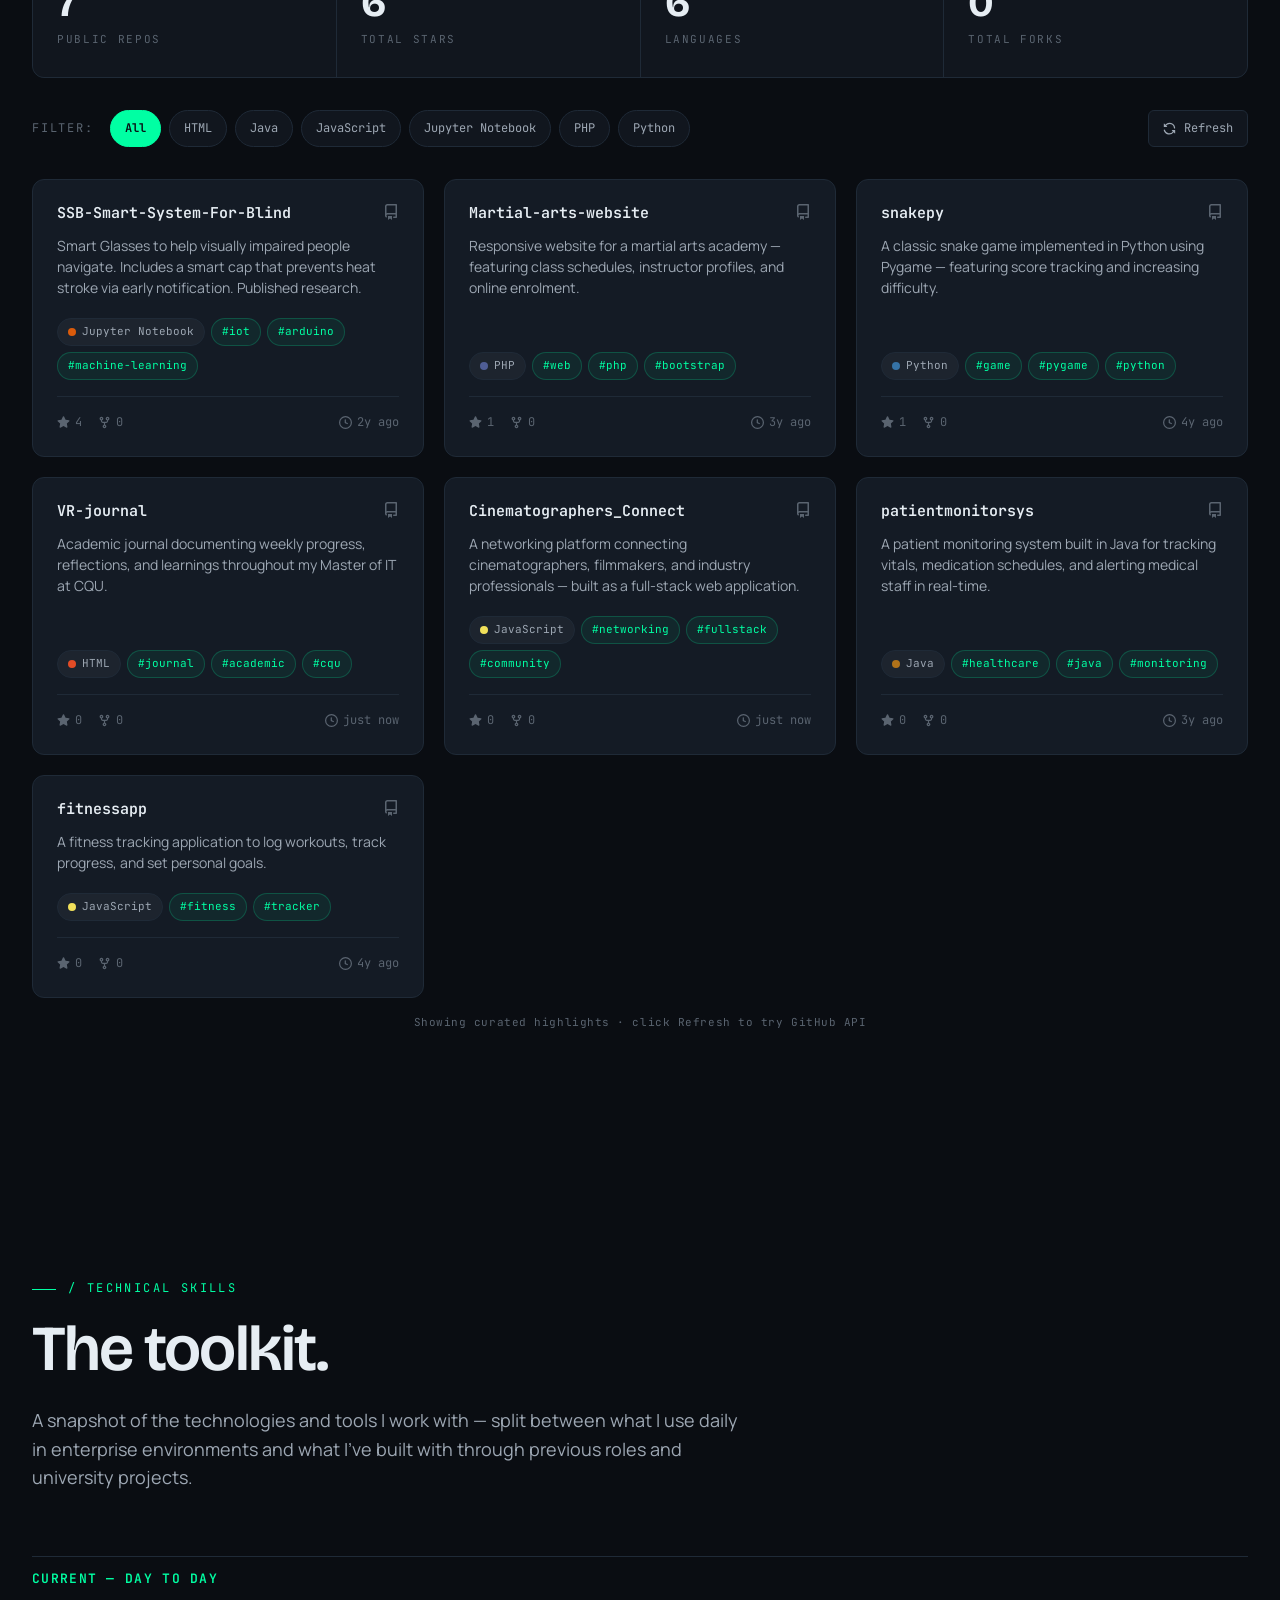
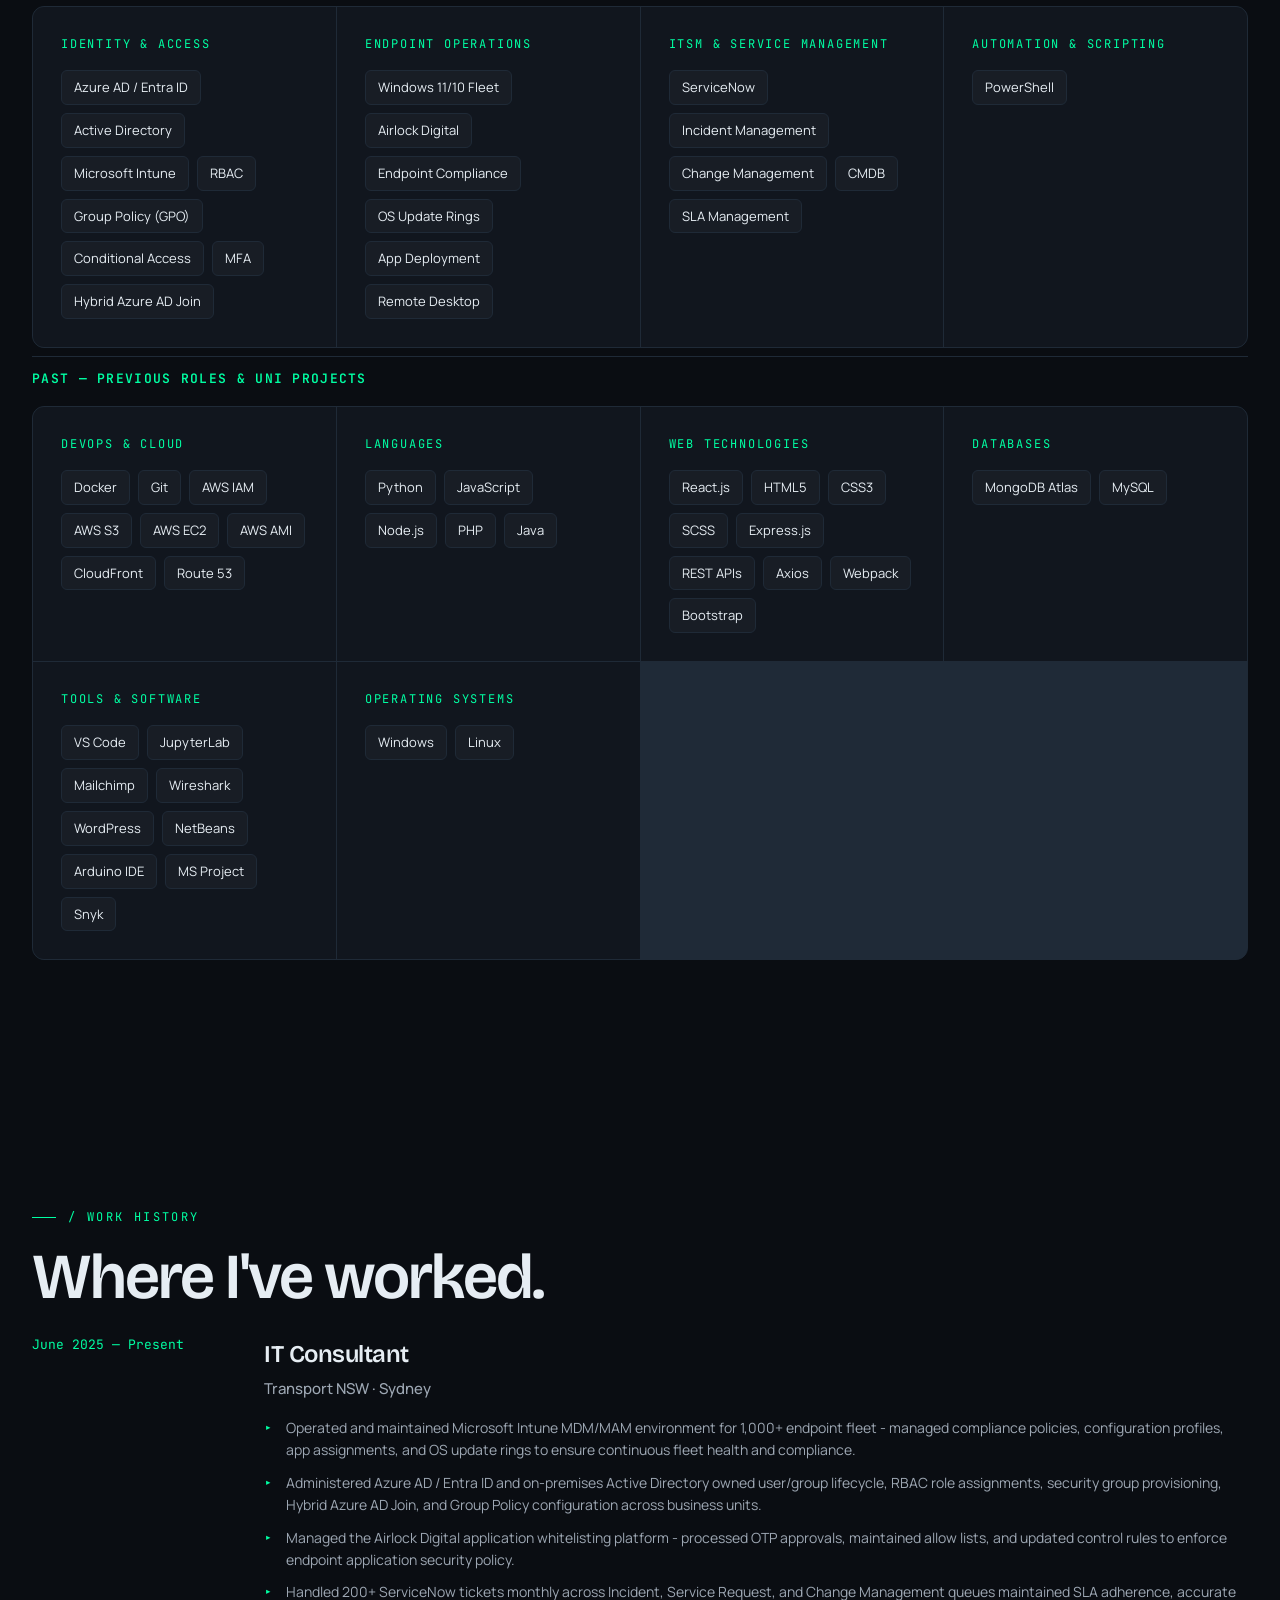
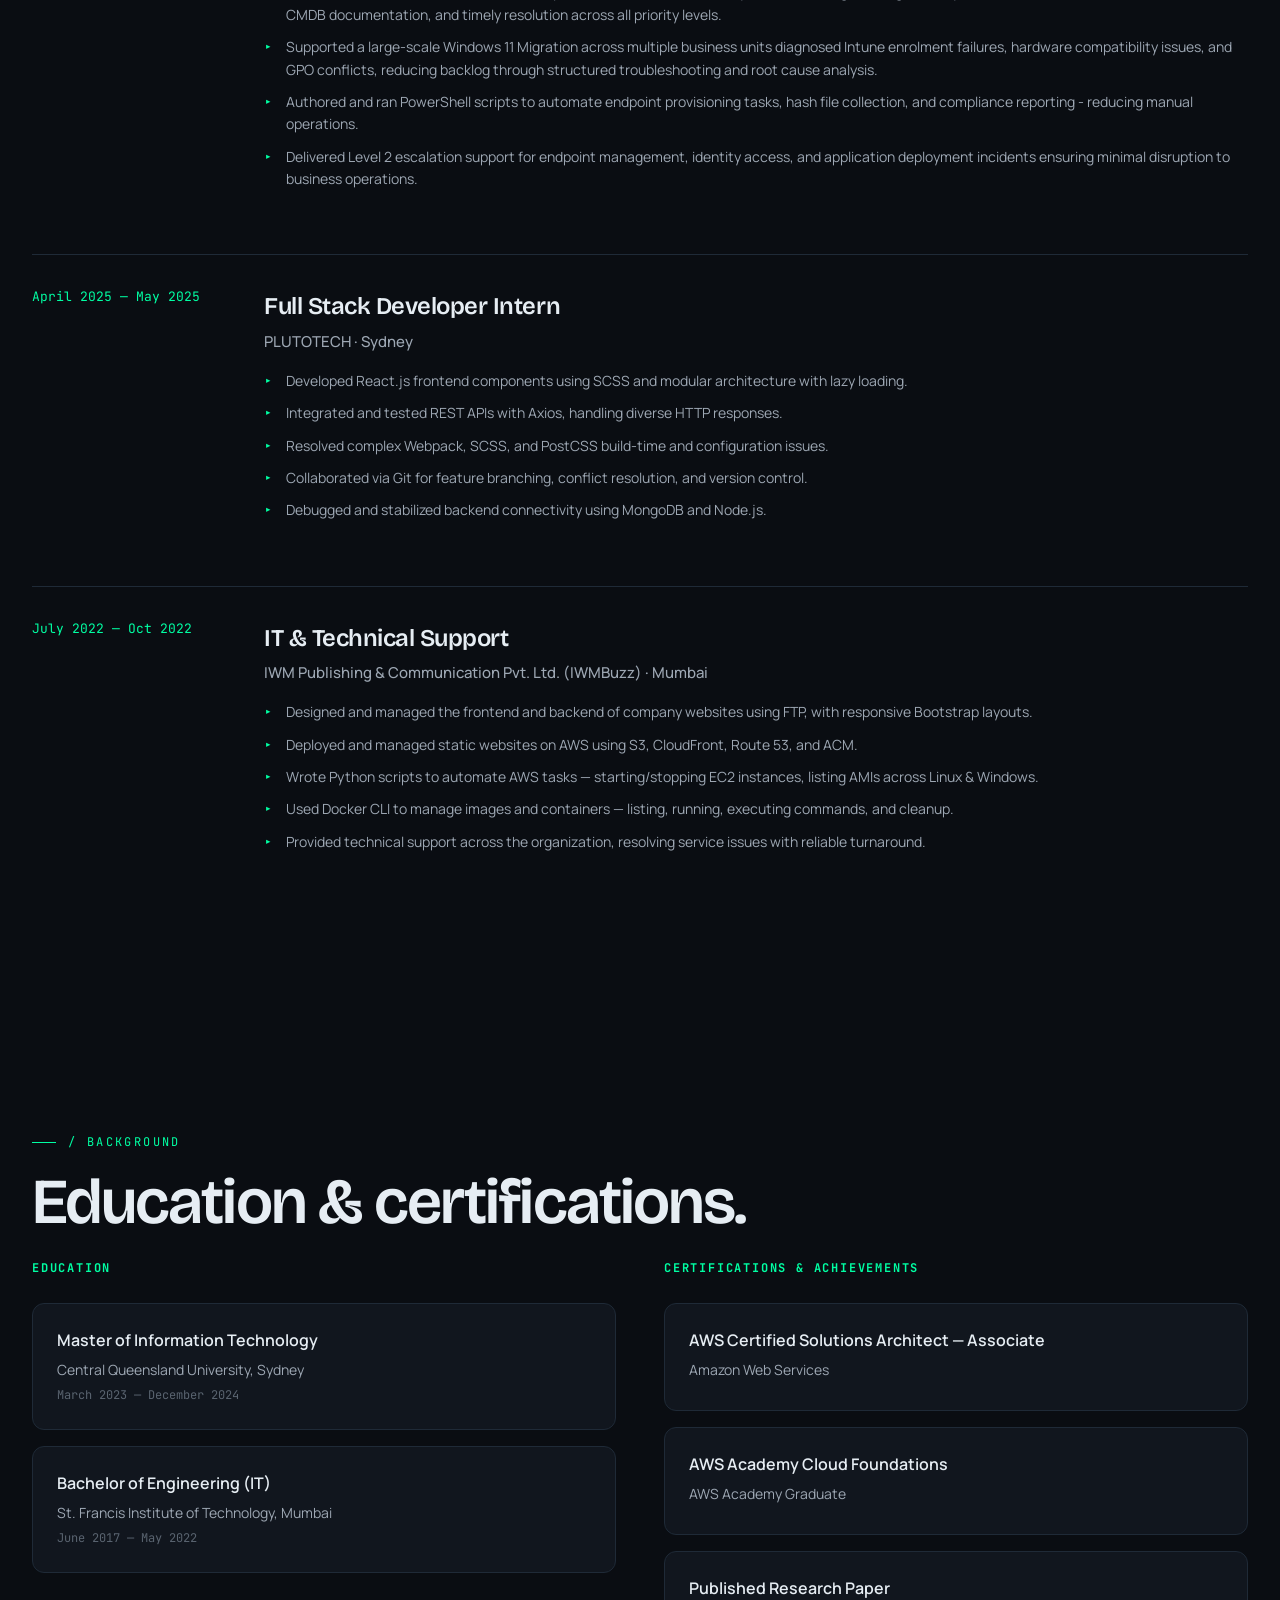
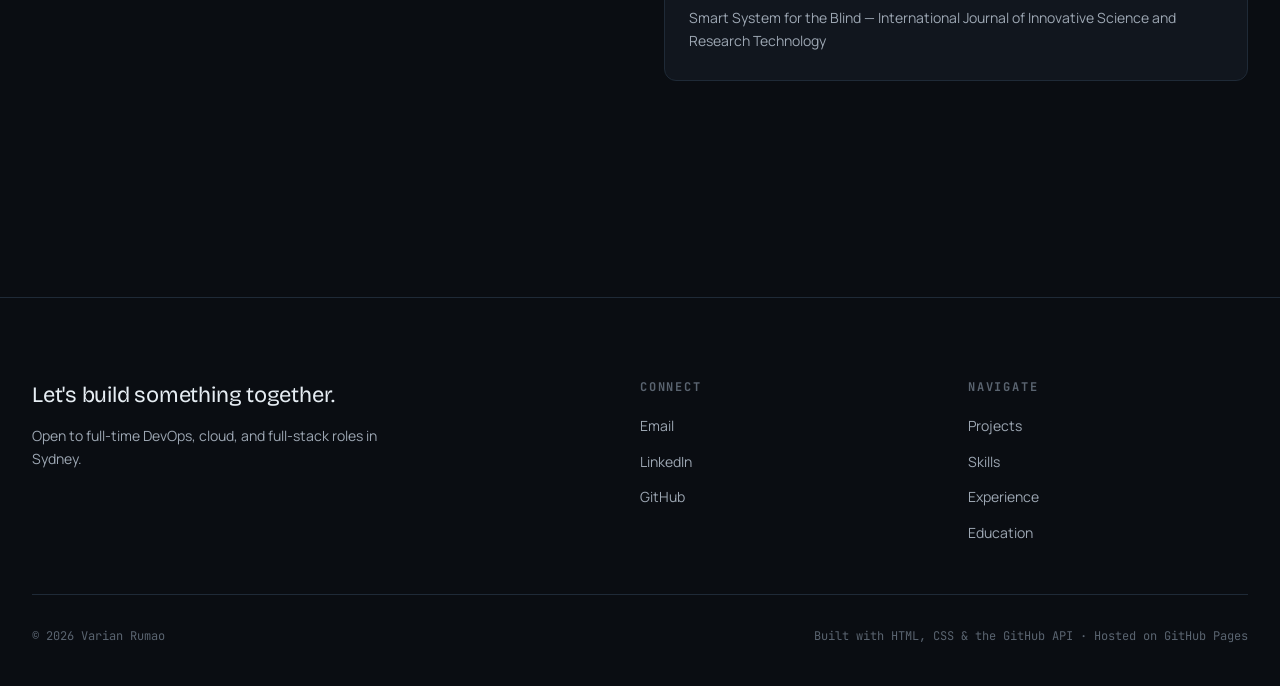
==== commit 00c47df9: "skills" ====
--- a/index.html
+++ b/index.html
@@ -117,7 +117,48 @@
     <div class="reveal">
       <div class="section-label">/ Technical Skills</div>
       <h2 class="section-title">The toolkit.</h2>
-      <p class="section-intro">A snapshot of the technologies and tools I work with day-to-day across DevOps, cloud, and full-stack development.</p>
+      <p class="section-intro">A snapshot of the technologies and tools I work with — split between what I use daily in enterprise environments and what I've built with through previous roles and university projects.</p>
+    </div>
+
+    <div class="reveal">
+      <div class="skills-group-label">Current — Day to Day</div>
+    </div>
+    <div class="skills-grid reveal">
+      <div class="skill-cat">
+        <div class="skill-cat-name">Identity &amp; Access</div>
+        <div class="skill-list">
+          <span class="skill-tag">Azure AD / Entra ID</span><span class="skill-tag">Active Directory</span>
+          <span class="skill-tag">Microsoft Intune</span><span class="skill-tag">RBAC</span>
+          <span class="skill-tag">Group Policy (GPO)</span><span class="skill-tag">Conditional Access</span>
+          <span class="skill-tag">MFA</span><span class="skill-tag">Hybrid Azure AD Join</span>
+        </div>
+      </div>
+      <div class="skill-cat">
+        <div class="skill-cat-name">Endpoint Operations</div>
+        <div class="skill-list">
+          <span class="skill-tag">Windows 11/10 Fleet</span><span class="skill-tag">Airlock Digital</span>
+          <span class="skill-tag">Endpoint Compliance</span><span class="skill-tag">OS Update Rings</span>
+          <span class="skill-tag">App Deployment</span><span class="skill-tag">Remote Desktop</span>
+        </div>
+      </div>
+      <div class="skill-cat">
+        <div class="skill-cat-name">ITSM &amp; Service Management</div>
+        <div class="skill-list">
+          <span class="skill-tag">ServiceNow</span><span class="skill-tag">Incident Management</span>
+          <span class="skill-tag">Change Management</span><span class="skill-tag">CMDB</span>
+          <span class="skill-tag">SLA Management</span>
+        </div>
+      </div>
+      <div class="skill-cat">
+        <div class="skill-cat-name">Automation &amp; Scripting</div>
+        <div class="skill-list">
+          <span class="skill-tag">PowerShell</span>
+        </div>
+      </div>
+    </div>
+
+    <div class="reveal">
+      <div class="skills-group-label">Past — Previous Roles &amp; Uni Projects</div>
     </div>
     <div class="skills-grid reveal">
       <div class="skill-cat">
@@ -127,7 +168,6 @@
           <span class="skill-tag">AWS IAM</span><span class="skill-tag">AWS S3</span>
           <span class="skill-tag">AWS EC2</span><span class="skill-tag">AWS AMI</span>
           <span class="skill-tag">CloudFront</span><span class="skill-tag">Route 53</span>
-          <span class="skill-tag">Azure AD</span><span class="skill-tag">Microsoft Intune</span>
         </div>
       </div>
       <div class="skill-cat">
@@ -158,10 +198,10 @@
         <div class="skill-cat-name">Tools &amp; Software</div>
         <div class="skill-list">
           <span class="skill-tag">VS Code</span><span class="skill-tag">JupyterLab</span>
-          <span class="skill-tag">ServiceNow</span><span class="skill-tag">Mailchimp</span>
-          <span class="skill-tag">Wireshark</span><span class="skill-tag">WordPress</span>
-          <span class="skill-tag">NetBeans</span><span class="skill-tag">Arduino IDE</span>
-          <span class="skill-tag">MS Project</span><span class="skill-tag">Snyk</span>
+          <span class="skill-tag">Mailchimp</span><span class="skill-tag">Wireshark</span>
+          <span class="skill-tag">WordPress</span><span class="skill-tag">NetBeans</span>
+          <span class="skill-tag">Arduino IDE</span><span class="skill-tag">MS Project</span>
+          <span class="skill-tag">Snyk</span>
         </div>
       </div>
       <div class="skill-cat">
@@ -202,7 +242,7 @@
         </div>
       </article>
       <article class="exp-item">
-        <div class="exp-date">April 2025 — Present</div>
+        <div class="exp-date">April 2025 — May 2025</div>
         <div>
           <div class="exp-role">Full Stack Developer Intern</div>
           <div class="exp-company">PLUTOTECH · Sydney</div>
--- a/css/styles.css
+++ b/css/styles.css
@@ -477,6 +477,18 @@
 }
 .skill-tag:hover { border-color: var(--accent); color: var(--accent); }
 
+.skills-group-label {
+  font-family: var(--font-mono);
+  font-size: 13px;
+  font-weight: 600;
+  text-transform: uppercase;
+  letter-spacing: 0.1em;
+  color: var(--accent);
+  padding: 12px 0 16px;
+  border-top: 1px solid var(--border);
+  margin-top: 8px;
+}
+
 .exp-list { display: flex; flex-direction: column; gap: 32px; }
 .exp-item {
   display: grid;
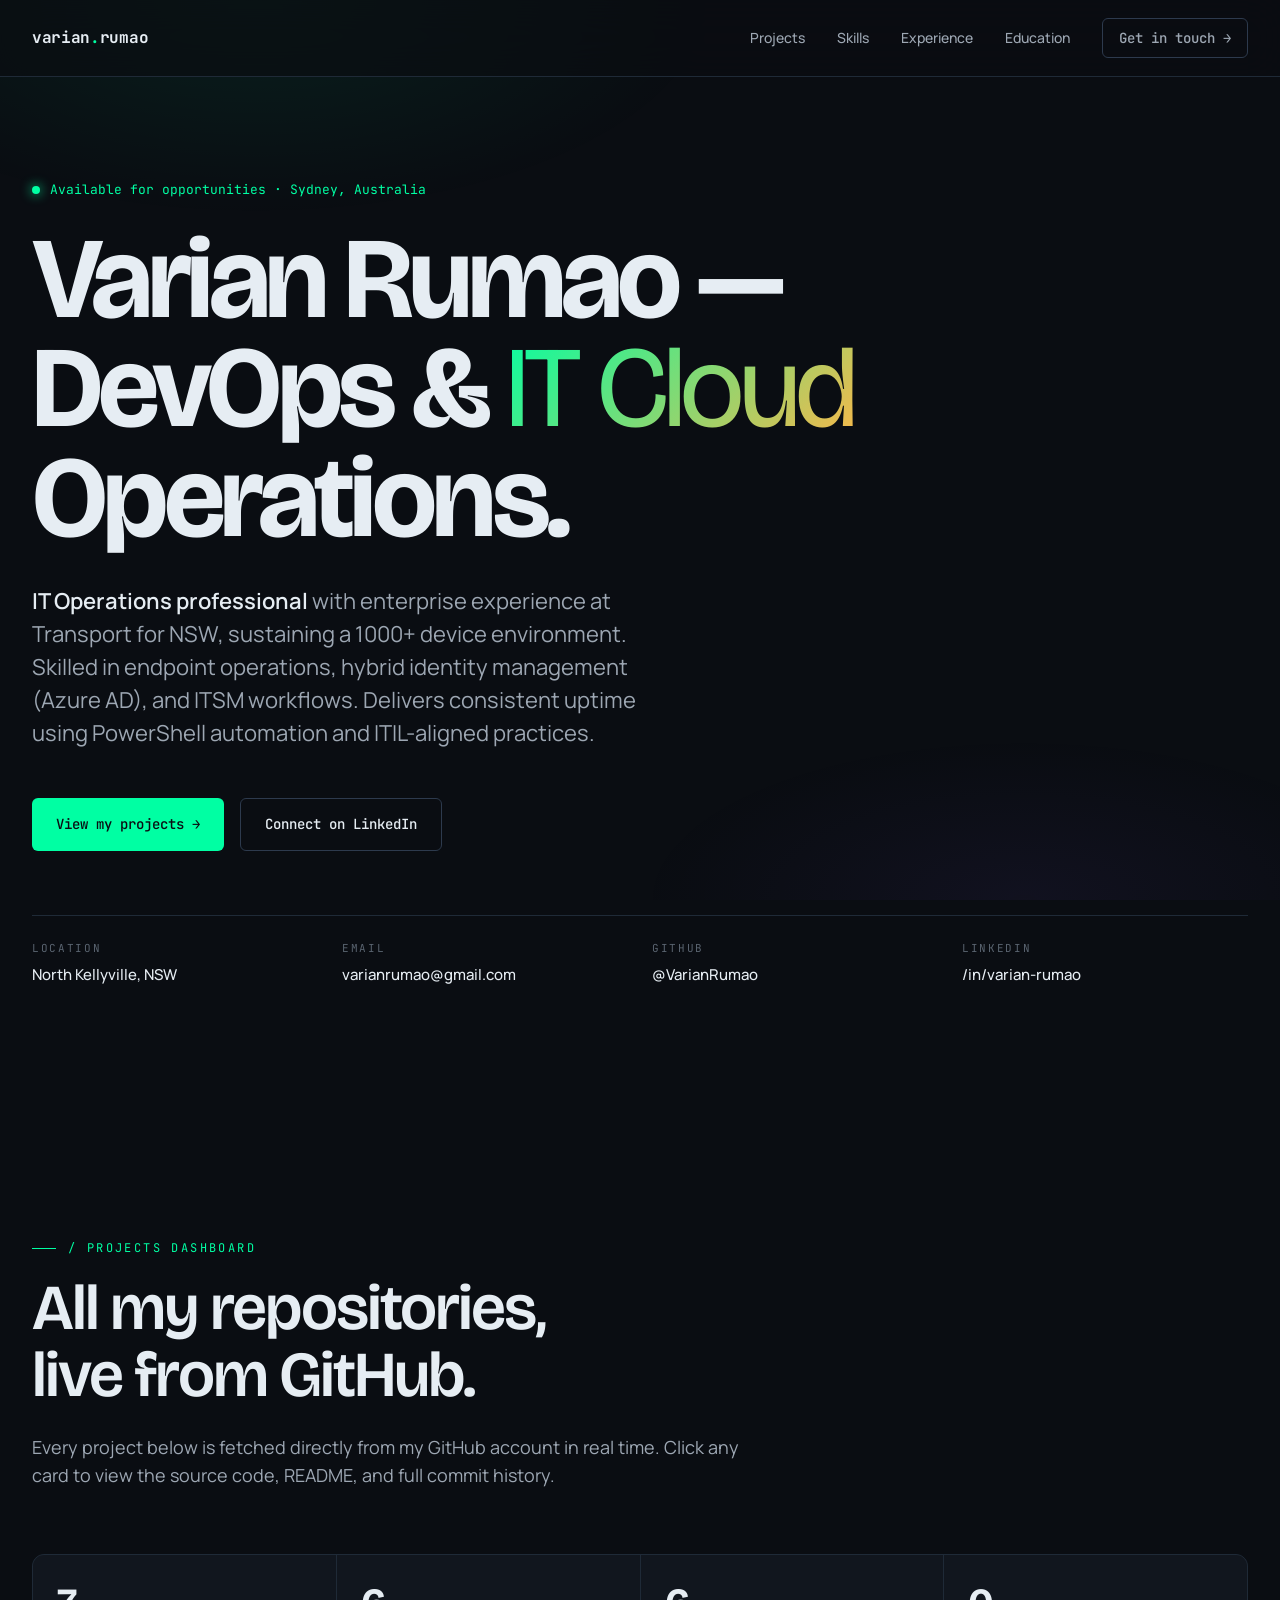
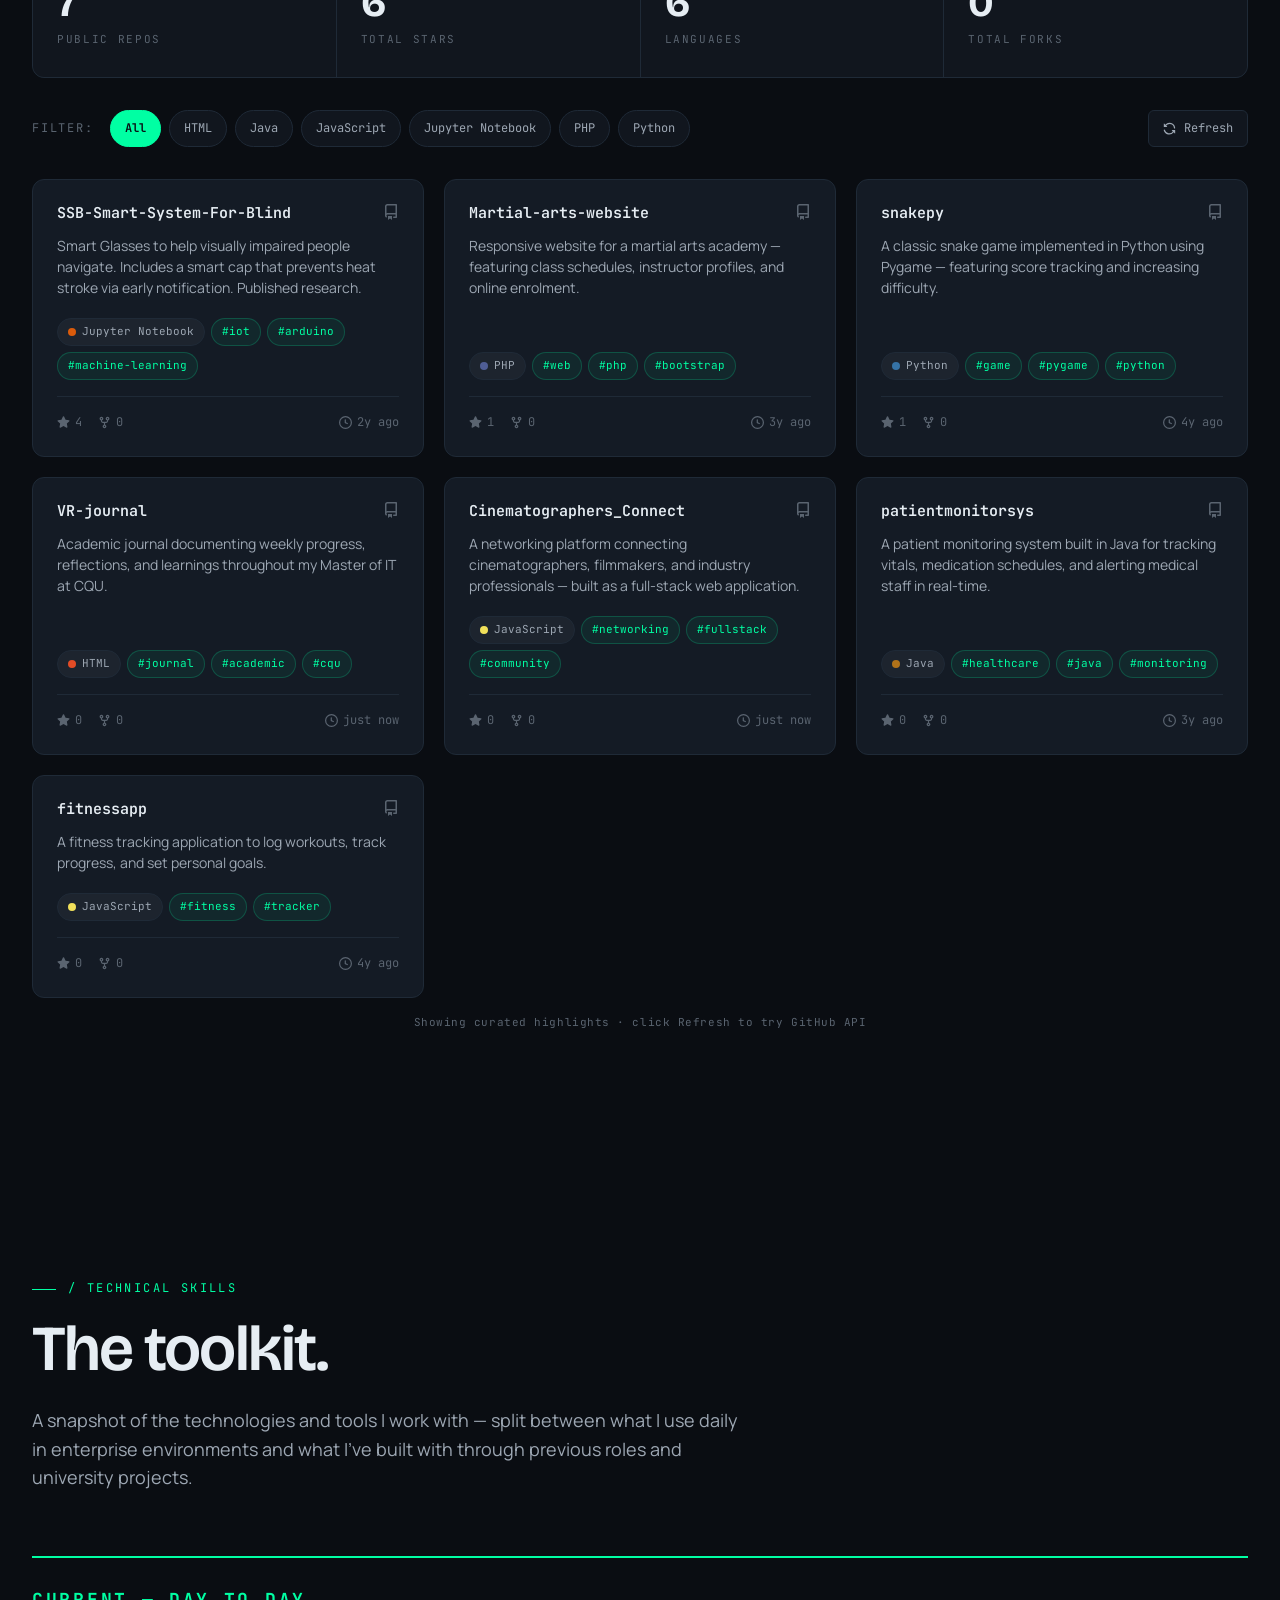
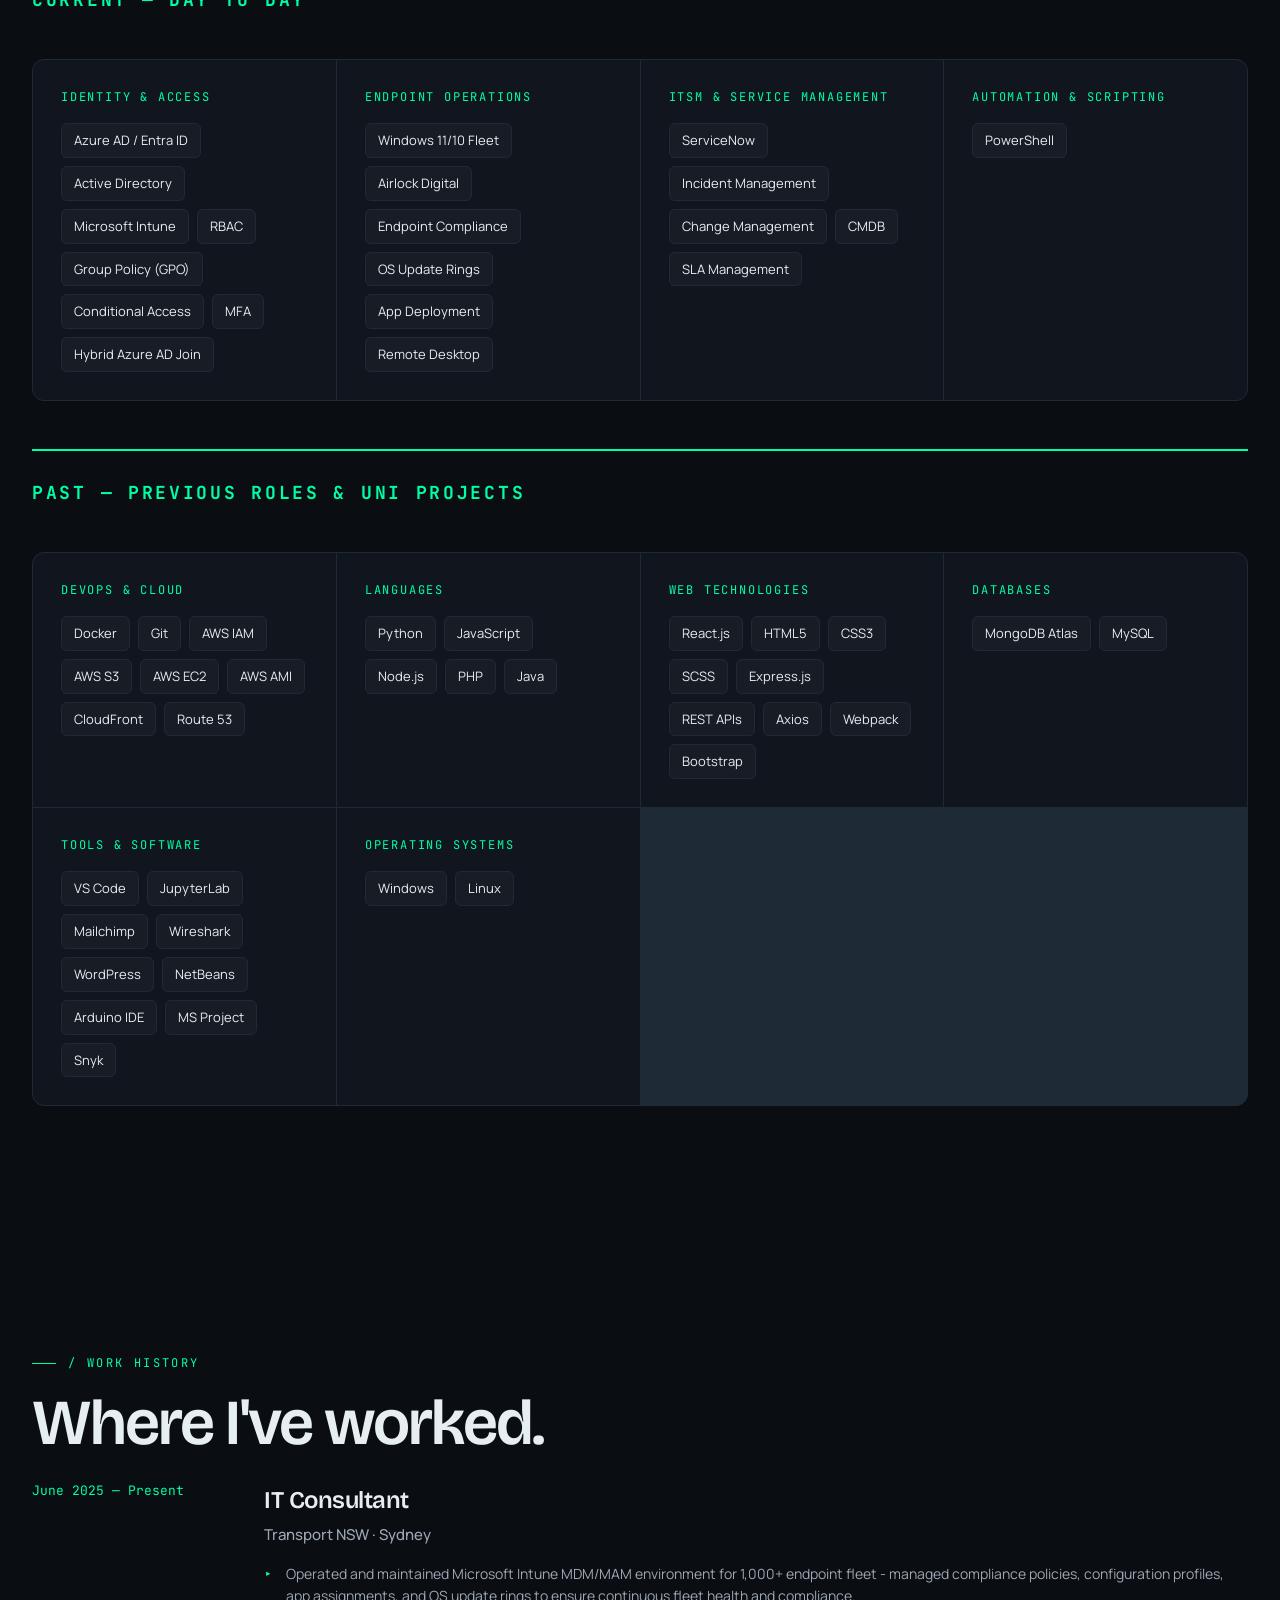
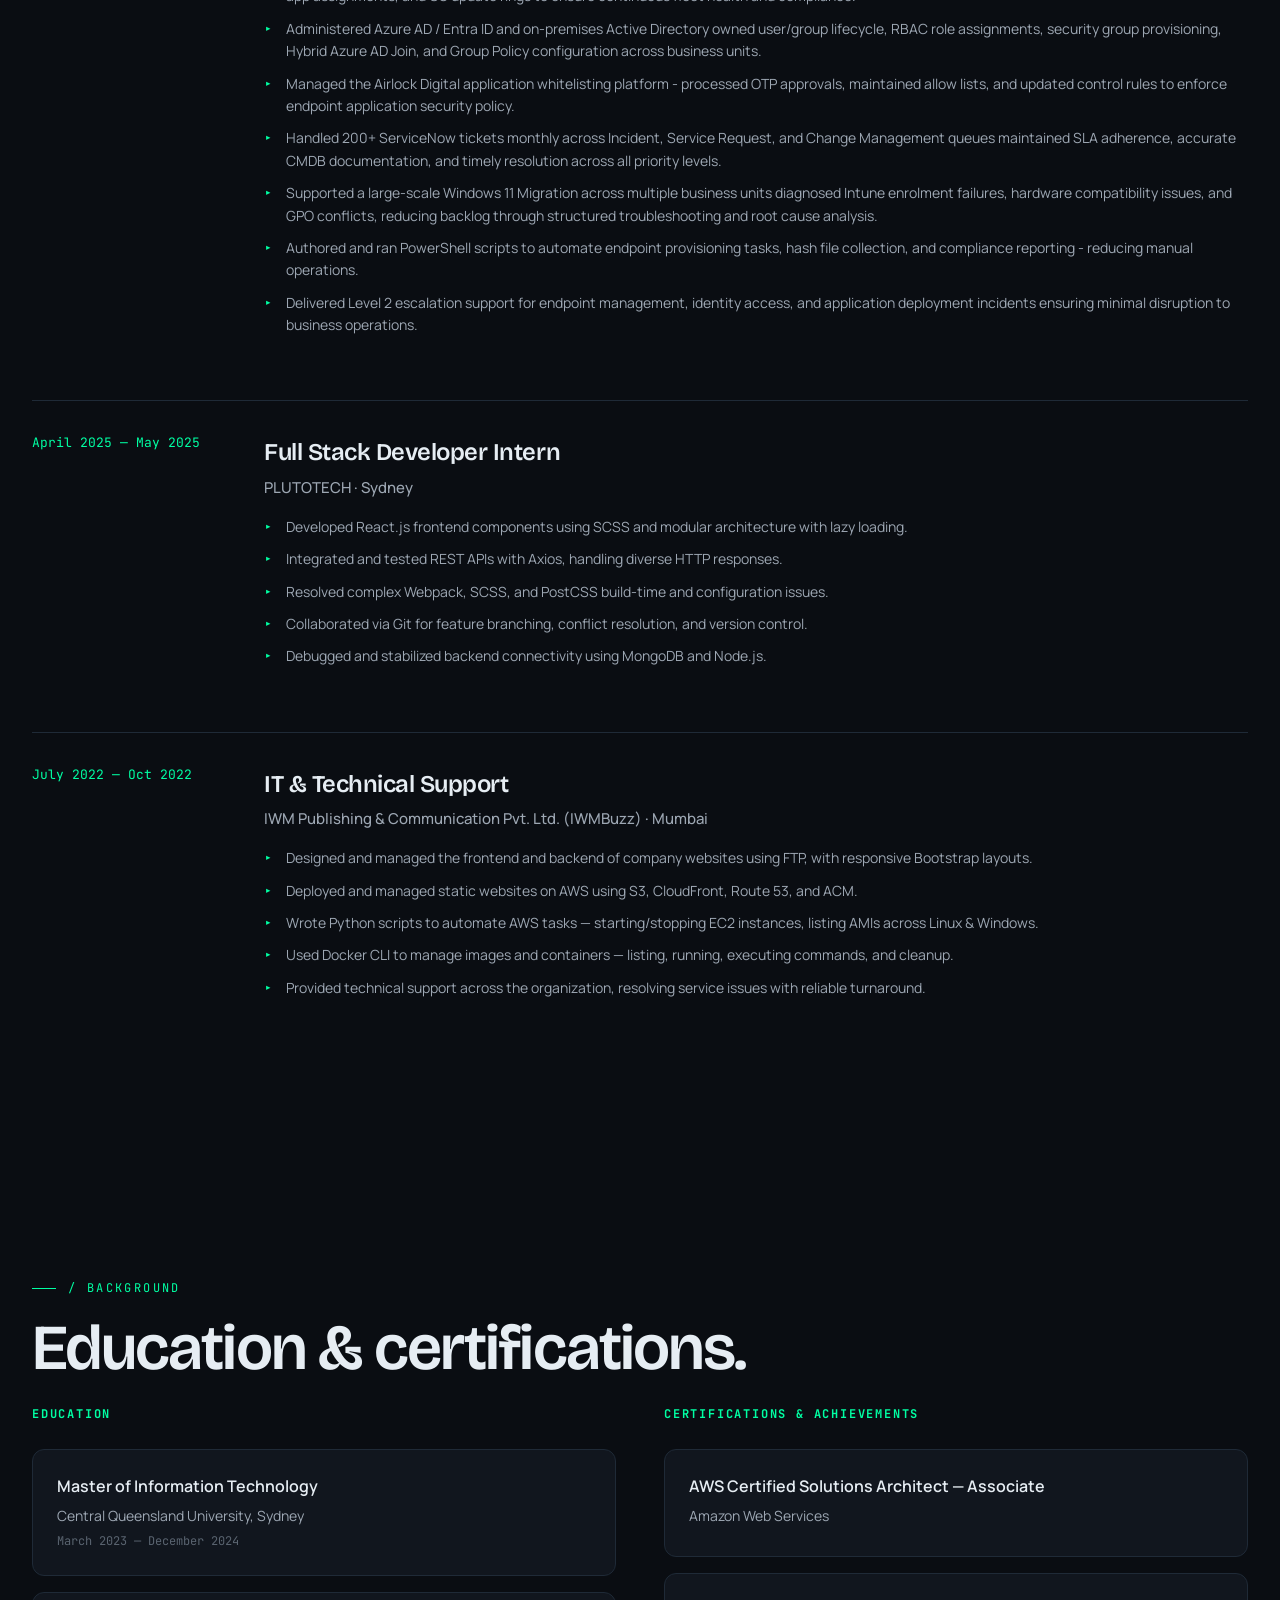
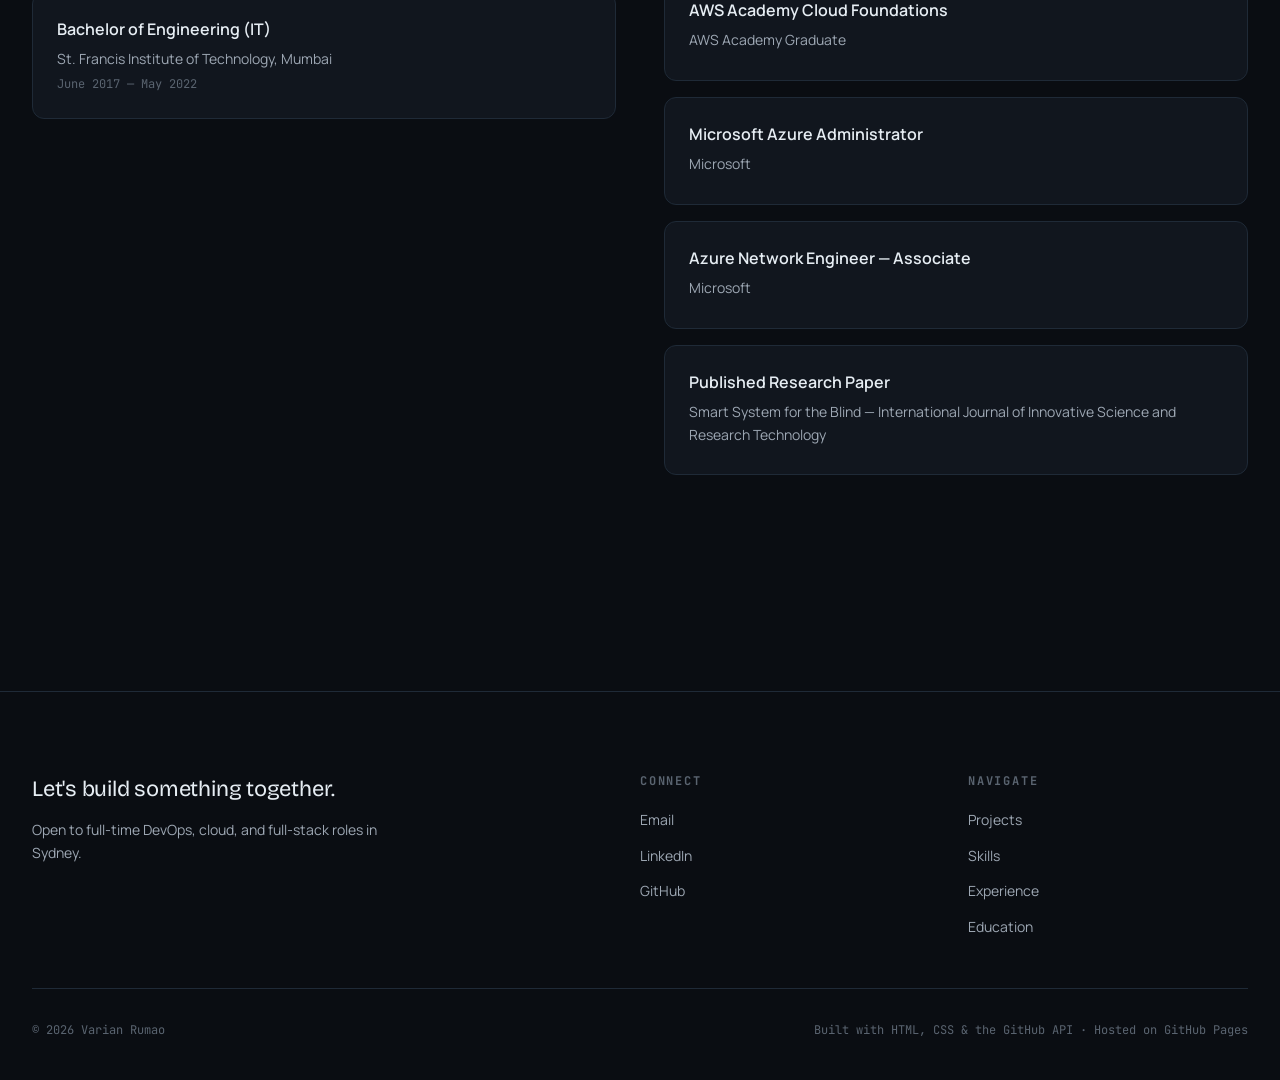
==== commit 88dc87d9: "Update index.html" ====
--- a/index.html
+++ b/index.html
@@ -307,6 +307,14 @@
           <div class="cert-issuer">AWS Academy Graduate</div>
         </div>
         <div class="cert-item">
+          <div class="cert-name">Microsoft Azure Administrator</div>
+          <div class="cert-issuer">Microsoft</div>
+        </div>
+        <div class="cert-item">
+          <div class="cert-name">Azure Network Engineer — Associate</div>
+          <div class="cert-issuer">Microsoft</div>
+        </div>
+        <div class="cert-item">
           <div class="cert-name">Published Research Paper</div>
           <div class="cert-issuer">Smart System for the Blind — International Journal of Innovative Science and Research Technology</div>
         </div>
--- a/css/styles.css
+++ b/css/styles.css
@@ -479,14 +479,15 @@
 
 .skills-group-label {
   font-family: var(--font-mono);
-  font-size: 13px;
-  font-weight: 600;
-  text-transform: uppercase;
-  letter-spacing: 0.1em;
+  font-size: 18px;
+  font-weight: 700;
+  text-transform: uppercase;
+  letter-spacing: 0.15em;
   color: var(--accent);
-  padding: 12px 0 16px;
-  border-top: 1px solid var(--border);
-  margin-top: 8px;
+  padding: 28px 0 20px;
+  border-top: 2px solid var(--accent);
+  margin-top: 48px;
+  margin-bottom: 24px;
 }
 
 .exp-list { display: flex; flex-direction: column; gap: 32px; }
